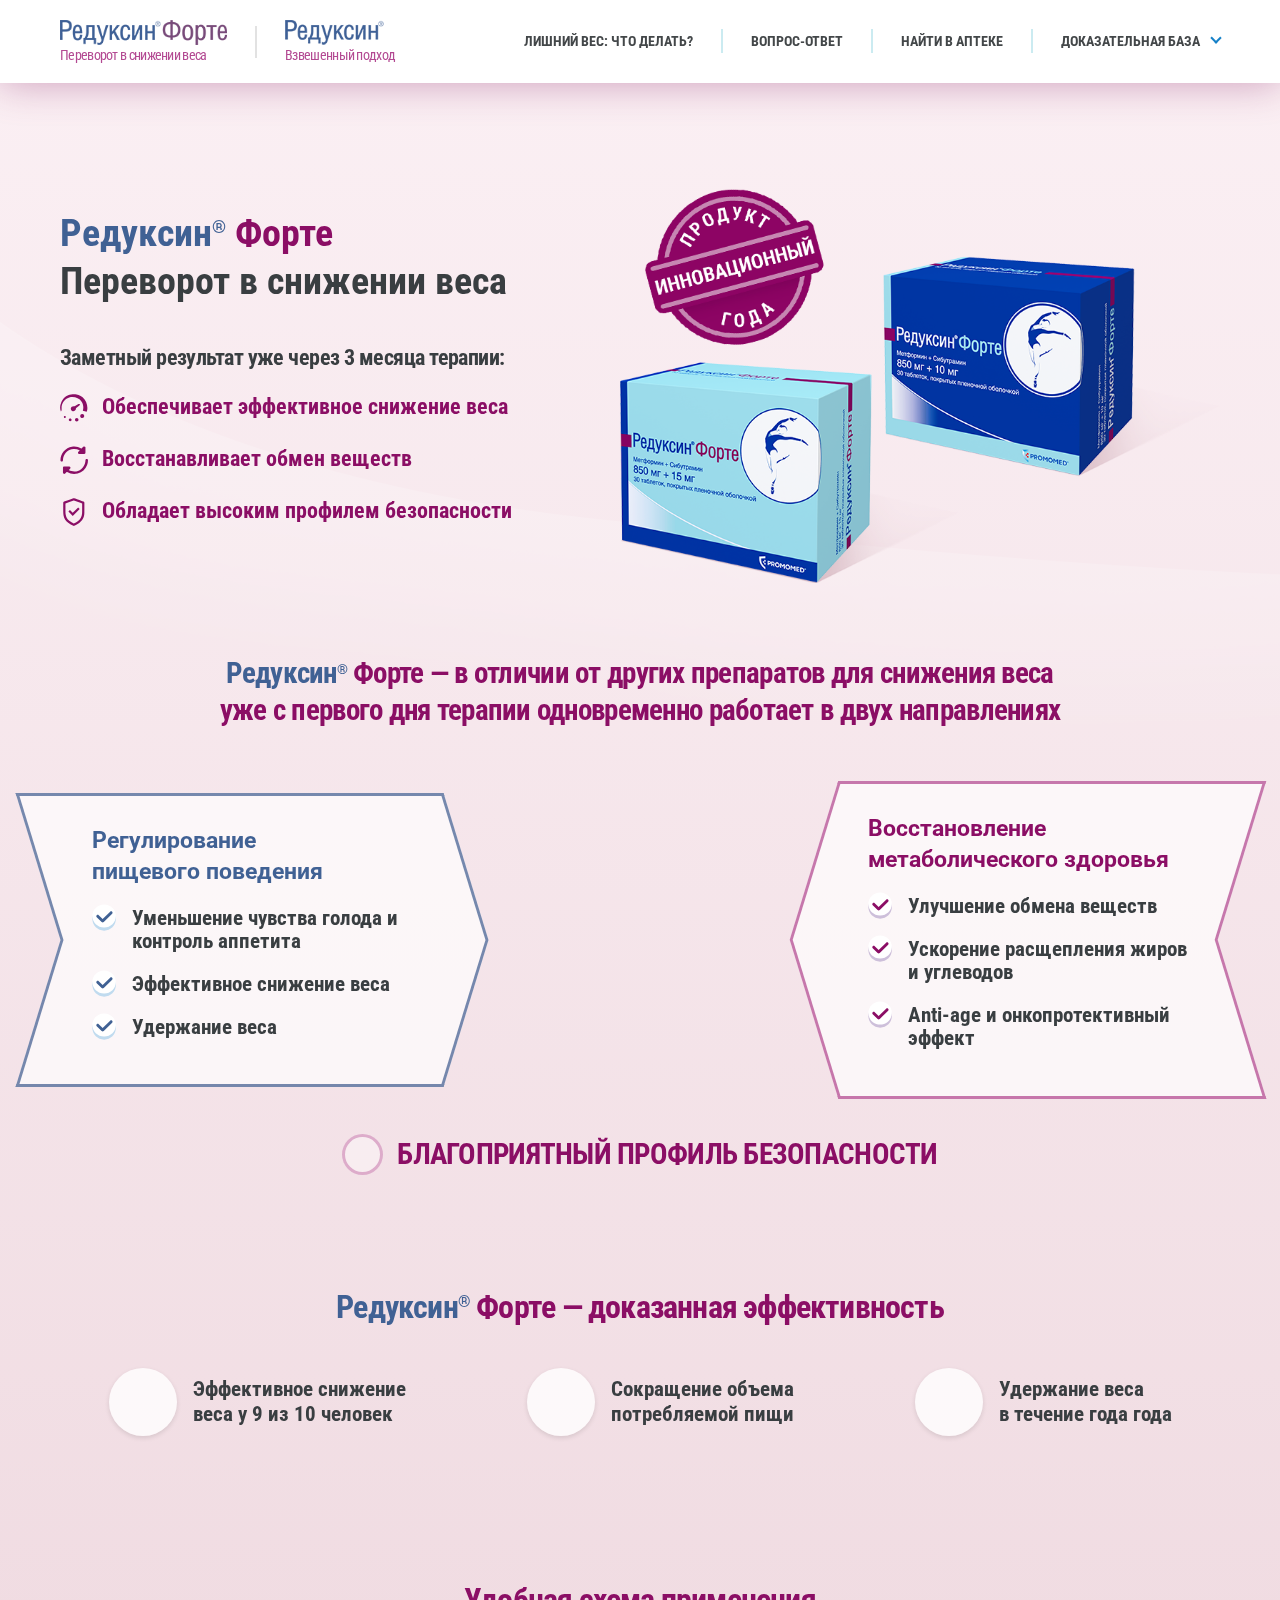
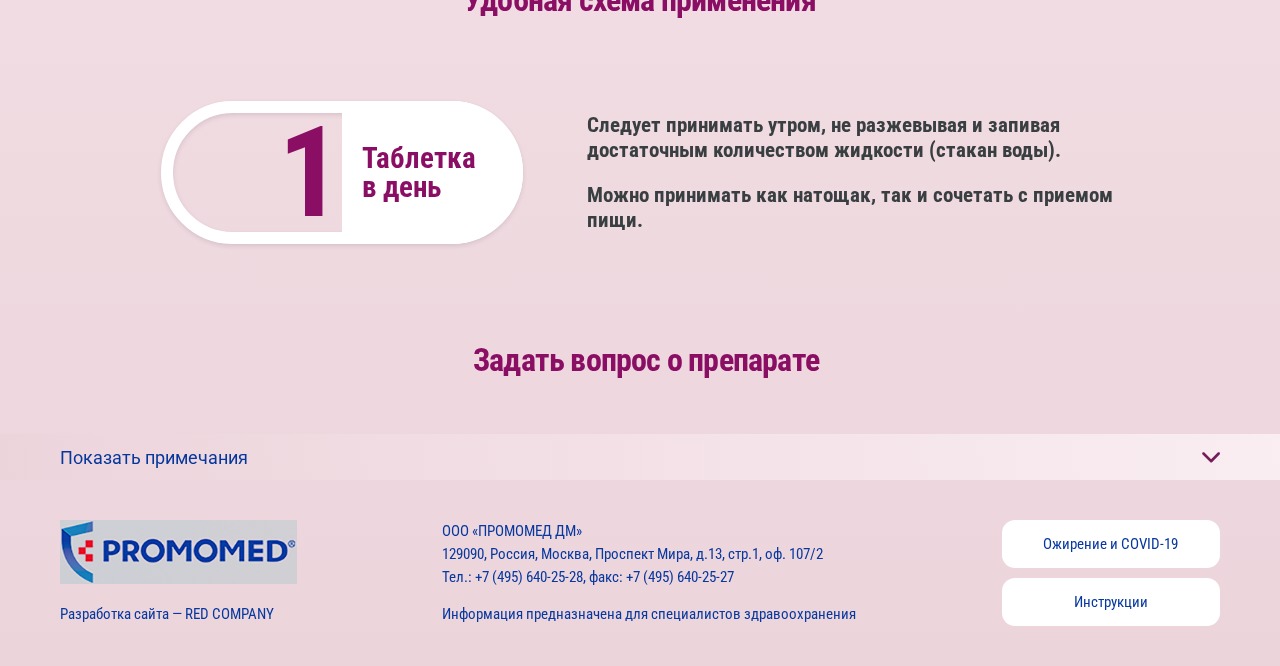
==== index.html @ df279abf "Initial commit" ====
<!DOCTYPE html>
<html lang="ru">
	<head>
		<meta http-equiv="Content-Type" content="text/html; charset=utf-8">

		<!-- Адаптирование страницы для мобильных устройств -->
		<meta name="viewport" content="width=device-width, initial-scale=1, maximum-scale=1">

		<!-- Запрет распознования номера телефона -->
		<meta name="format-detection" content="telephone=no">
		<meta name="SKYPE_TOOLBAR" content ="SKYPE_TOOLBAR_PARSER_COMPATIBLE">

		<!-- Заголовок страницы -->
		<title>Заголовок страницы</title>

		<!-- Данное значение часто используют(использовали) поисковые системы -->
		<meta name="description" content="">
		<meta name="keywords" content="">

		<!-- Изменение цвета панели моб. браузера -->
		<meta name="msapplication-TileColor" content="#8b0e65">
		<meta name="theme-color" content="#8b0e65">

		<!-- Подключение шрифтов с гугла -->
		<link rel="preconnect" href="https://fonts.googleapis.com">
		<link rel="preconnect" href="https://fonts.gstatic.com" crossorigin>
		<link href="https://fonts.googleapis.com/css2?family=Roboto+Condensed:ital,wght@0,300;0,400;0,700;1,300;1,400;1,700&family=Roboto:ital,wght@0,100;0,300;0,400;0,500;0,700;0,900;1,100;1,300;1,400;1,500;1,700;1,900&display=swap" rel="stylesheet">

		<!-- Подключение файлов стилей -->
		<link rel="stylesheet" href="css/fancybox.css" async>
		<link rel="stylesheet" href="css/styles.css" async>

		<link rel="stylesheet" href="css/response_1899.css" media="print, (max-width: 1899px)" async>
		<link rel="stylesheet" href="css/response_1439.css" media="print, (max-width: 1439px)" async>
		<link rel="stylesheet" href="css/response_1279.css" media="print, (max-width: 1279px)" async>
		<link rel="stylesheet" href="css/response_1023.css" media="print, (max-width: 1023px)" async>
		<link rel="stylesheet" href="css/response_767.css" media="print, (max-width: 767px)" async>
		<link rel="stylesheet" href="css/response_479.css" media="(max-width: 479px)" async>
	</head>

	<body>
		<div class="wrap">
			<div class="main">
				<header>
					<div class="cont row">
						<div class="logo">
							<div>
								<img src="images/logo.png" alt="">
								<div class="desc">Переворот в снижении веса</div>
							</div>

							<div class="sep"></div>

							<div>
								<img src="images/logo2.png" alt="">
								<div class="desc">Взвешенный подход</div>
							</div>
						</div>

						<nav class="menu row">
							<div class="menu_item">
								<a href="/"><span>Лишний вес: Что делать?</span></a>
							</div>

							<div class="sep"></div>

							<div class="menu_item">
								<a href="/"><span>Вопрос-Ответ</span></a>
							</div>

							<div class="sep"></div>

							<div class="menu_item">
								<a href="/"><span>Найти в аптеке</span></a>
							</div>

							<div class="sep"></div>

							<div class="menu_item">
								<a href="/" class="sub_link">
									<span>Доказательная база</span>
									<span class="arr"></span>
								</a>

								<div class="sub_menu">
									<div><a href="/"></a></div>
								</div>
							</div>
						</nav>

						<button class="mob_menu_btn">
							<span></span>
						</button>
					</div>
				</header>


				<section class="first_section">
					<div class="cont row">
						<div class="data">
							<div class="notice">
								<img src="images/ic_notice.png" alt="" class="icon">
								<div class="name">Только 5% пациентов</div>
								<div>достигают успеха в снижении веса без фармакотерапии</div>
							</div>

							<div class="title">
								<span>Редуксин<sup>&reg;</sup> <span>Форте</span></span><br>
								Переворот в снижении веса
							</div>

							<div class="desc">Заметный результат уже через 3 месяца терапии:</div>

							<div class="pluses">
								<div>
									<div class="icon">
										<img data-src="images/ic_pluses1.svg" alt="" class="lazyload">
									</div>
									<span>Обеспечивает эффективное снижение веса</span>
								</div>

								<div>
									<div class="icon">
										<img data-src="images/ic_pluses2.svg" alt="" class="lazyload">
									</div>
									<span>Восстанавливает обмен веществ</span>
								</div>

								<div>
									<div class="icon">
										<img data-src="images/ic_pluses3.svg" alt="" class="lazyload">
									</div>
									<span>Обладает высоким профилем безопасности</span>
								</div>
							</div>
						</div>

						<div class="image">
							<img data-src="images/first_section_img.png" alt="" class="lazyload">
						</div>
					</div>

					<img data-src="images/bg_wave.png" alt="" class="bg lazyload">
				</section>


				<section class="about_info">
					<div class="cont">
						<div class="block_title">
							<span>Редуксин<sup>&reg;</sup> <span>Форте</span></span> — в отличии от других препаратов для снижения веса уже с первого дня терапии одновременно работает в двух направлениях
						</div>

						<div class="data">
							<div class="item blue">
								<div class="title">Регулирование<br> пищевого поведения</div>

								<div class="items">
									<div>Уменьшение чувства голода и контроль аппетита</div>
									<div>Эффективное снижение веса</div>
									<div>Удержание веса</div>
								</div>
							</div>

							<div class="image">
								<img data-src="images/about_info_img.png" alt="" class="lazyload">
							</div>

							<div class="item pink">
								<div class="title">Восстановление<br> метаболического здоровья</div>

								<div class="items">
									<div>Улучшение обмена веществ</div>
									<div>Ускорение расщепления жиров и углеводов</div>
									<div>Anti-age и онкопротективный эффект</div>
								</div>
							</div>
						</div>

						<div class="profile">
							<div class="icon">
								<img data-src="images/ic_safety.png" alt="" class="lazyload">
							</div>
							<span>Благоприятный профиль безопасности</span>
						</div>
					</div>
				</section>


				<section class="effectiveness">
					<div class="cont">
						<div class="block_title">
							<span>Редуксин<sup>&reg;</sup> <span>Форте</span></span> — доказанная эффективность
						</div>

						<div class="row">
							<div class="item">
								<div class="icon">
									<img data-src="images/ic_effectiveness1.svg" alt="" class="lazyload">
								</div>

								<div>Эффективное снижение<br> веса у 9 из 10 человек</div>
							</div>

							<div class="item">
								<div class="icon">
									<img data-src="images/ic_effectiveness2.png" alt="" class="lazyload">
								</div>

								<div>Сокращение объема<br> потребляемой пищи</div>
							</div>

							<div class="item">
								<div class="icon">
									<img data-src="images/ic_effectiveness3.svg" alt="" class="lazyload">
								</div>

								<div>Удержание веса<br> в течение года года</div>
							</div>
						</div>
					</div>

					<img data-src="images/bg_wave.png" alt="" class="bg lazyload">
				</section>


				<section class="app_scheme">
					<div class="cont">
						<div class="block_title">Удобная схема применения</div>

						<div class="row">
							<div class="tablet">
								<div class="amount">1</div>
								<div>Таблетка<br> в день</div>
							</div>

							<div class="desc">
								<p>Следует принимать утром, не разжевывая и запивая достаточным количеством жидкости (стакан воды).</p>

								<p>Можно принимать как натощак, так и сочетать с приемом пищи.</p>
							</div>
						</div>
					</div>
				</section>


				<section class="add_question">
					<div class="cont">
						<button class="btn modal_btn" data-modal="#question_modal">
							<img data-src="images/ic_question.png" alt="" class="lazyload">
							<span>Задать вопрос о препарате</span>
						</button>
					</div>
				</section>
			</div>


			<footer>
				<section class="notes">
					<button class="btn">
						<div class="cont row">
							<span>Показать примечания</span>
							<span>Скрыть примечания</span>
							<img src="images/ic_arr_down.svg" alt="">
						</div>
					</button>

					<div class="data">
						<div class="cont">
							<div class="text_block">
								<p>
									Линейка Редуксин компании ПРОМОМЕД: лекарственные препараты Редуксин, Редуксин Форте, Бад Редуксин Лайт.<br>
									Инструкция по медицинскому применению РУ ЛП 005315<br>
									А.С.Аметов с соавт. Эндокринология: новости, мнение, обучения. 1,2020, 17-26<br>
									А.С.Аметов с соавт. Эндокринология: новости, мнение, обучения. 2,2020, 40-48
								</p>
							</div>
						</div>
					</div>
				</section>


				<div class="info">
					<div class="cont row">
						<div class="col_left">
							<div class="logo">
								<img src="images/promomed_logo.png" alt="">
							</div>

							<div class="creator">
								<a href="/" target="_blank" rel="noopener">Разработка сайта — RED COMPANY</a>
							</div>
						</div>

						<div class="contacts">
							<div>
								ООО «ПРОМОМЕД ДМ»<br>
								129090, Россия, Москва, Проспект Мира, д.13, стр.1, оф. 107/2<br>
								Тел.: +7 (495) 640-25-28, факс: +7 (495) 640-25-27
							</div>

							<div>Информация предназначена для специалистов здравоохранения</div>
						</div>

						<div class="btns">
							<div><a href="/">Ожирение и COVID-19</a></div>
							<div><a href="/">Инструкции</a></div>
						</div>
					</div>
				</div>
			</footer>
		</div>


		<div class="supports_error">
			Ваш браузер устарел рекомендуем обновить его до последней версии<br> или использовать другой более современный.
		</div>


		<section class="modal" id="question_modal">
			<div class="modal_title">Задайте вопрос</div>

			<form action="" class="form">
				<div class="line">
					<div class="field">
						<input type="text" name="" value="" class="input" placeholder="Ваше имя">
					</div>
				</div>

				<div class="line">
					<div class="field">
						<input type="email" name="" value="" class="input" placeholder="Ваш e-mail">
					</div>
				</div>

				<div class="line">
					<div class="field">
						<textarea name="" placeholder="Ваш вопрос"></textarea>
					</div>
				</div>

				<div class="line agree">
					<div class="field">
						<input type="checkbox" name="agree" id="agree_check" checked>
						<label for="agree_check">
							<div>Нажимая "Отправить", вы соглашаетесь на обработку персональных данных в соответствии с условиями пользовательского соглашения. Пользовательское соглашение</div>
						</label>
					</div>
				</div>

				<div class="submit">
					<button type="submit" class="submit_btn">Отправить</button>
				</div>
			</form>
		</section>


		<!-- Подключение javascript файлов -->
		<script src="js/jquery-3.5.0.min.js"></script>
		<script src="js/inputmask.min.js"></script>
		<script src="js/fancybox.min.js"></script>
		<script src="js/functions.js"></script>
		<script src="js/scripts.js"></script>
	</body>
</html>
---- css/styles.css ----
/* For old browsers */
@supports (not(--css: variables))
{
    .supports_error
    {
        display: flex !important;
    }
}

/* For IE */
@media screen and (-ms-high-contrast: active),
(-ms-high-contrast: none)
{
    .supports_error
    {
        display: flex !important;
    }
}



/*------------------
    Reset styles
------------------*/
*
{
    box-sizing: border-box;
    margin: 0;
    padding: 0;
}

*:before,
*:after
{
    box-sizing: border-box;
}

html
{
    -webkit-font-smoothing: antialiased;
    -moz-osx-font-smoothing: grayscale;
        -ms-text-size-adjust: 100%;
    -webkit-text-size-adjust: 100%;
}

body
{
    margin: 0;

    overscroll-behavior-y: contain;
    -webkit-tap-highlight-color: transparent;
    -webkit-overflow-scrolling: touch;
    text-rendering: optimizeLegibility;
    text-decoration-skip: objects;
}

img
{
    border-style: none;
}

textarea
{
    overflow: auto;
}

input,
textarea,
input:active,
textarea:active,
button
{
    margin: 0;

    -webkit-border-radius: 0;
            border-radius: 0;
         outline: none transparent !important;
    box-shadow: none;

    -webkit-appearance: none;
            appearance: none;
    -moz-outline: none !important;
}

input::-webkit-outer-spin-button,
input::-webkit-inner-spin-button
{
    margin: 0;

    -webkit-appearance: none;
}

input[type=number]
{
    -moz-appearance: textfield;
}

:focus
{
    outline: 0;
}

:hover,
:active
{
    -webkit-tap-highlight-color: rgba(0, 0, 0, 0);
    -webkit-touch-callout: none;
}


::-ms-clear
{
    display: none;
}



/*-------------------
    Global styles
-------------------*/
:root
{
    --bg: linear-gradient(0deg, rgb(236, 212, 219) 0%, rgb(251, 240, 244) 100%);
    --bg2: linear-gradient(to right, #eeadf0 0%, #ffe5ff 100%);
    --scroll_width: 17px;
    --text_color: #393e41;
    --font_size: 16px;
    --font_size_title: 30px;
    --font_family: 'Roboto Condensed', 'Arial', sans-serif;
    --font_family2: 'Roboto', 'Arial', sans-serif;
}


::selection
{
    color: #fff;

    background: #8b0e65;
}

::-moz-selection
{
    color: #fff;

    background: #8b0e65;
}


.clear
{
    clear: both;
}

.left
{
    float: left;
}

.right
{
    float: right;
}



html
{
    height: 100%;
    min-height: -moz-available;
    min-height: -webkit-fill-available;
    min-height:         fill-available;
}

html.custom_scroll ::-webkit-scrollbar
{
    width: 10px;
    height: 10px;

    background-color: #ccc;
}

html.custom_scroll ::-webkit-scrollbar-thumb
{
    background-color: #8b0e65;
}

html.custom_scroll
{
    scrollbar-color: #8b0e65 #ccc;
    scrollbar-width: thin;
}


body
{
    color: var(--text_color);
    font: var(--font_size) var(--font_family);

    height: 100%;
    min-height: -moz-available;
    min-height: -webkit-fill-available;
    min-height:         fill-available;
}


button
{
    color: inherit;
    font-family: inherit;
    font-size: inherit;
    font-weight: inherit;
    line-height: inherit;

    display: inline-block;

    cursor: pointer;
    vertical-align: top;

    border: none;
    background: none;
}


.wrap
{
    position: relative;
    z-index: 9;

    display: flex;
    overflow: hidden;
    flex-direction: column;

    min-width: 375px;
    min-height: 100%;

    background: var(--bg);
}

.wrap.bg2
{
    background: var(--bg2);
}


.main
{
    display: flex;
    flex-direction: column;

    flex: 1 0 auto;
}


.cont
{
    width: 100%;
    margin: 0 auto;
    padding: 0 130px;
}


.lazyload,
.swiper-lazy
{
    transition: opacity .5s linear;

    opacity: 0;
}

.lazyload.loaded,
.swiper-lazy-loaded
{
    opacity: 1;
}


.row
{
    display: flex;

    justify-content: flex-start;
    align-items: flex-start;
    align-content: flex-start;
    flex-wrap: wrap;
}



.supports_error
{
    font-family: 'Arial', sans-serif;
    font-size: 20px;
    line-height: 30px;

    position: fixed;
    z-index: 1000;
    top: 0;
    left: 0;

    display: none;

    width: 100%;
    height: 100%;
    padding: 20px;

    text-align: center;

    background: #fff;

    justify-content: center;
    align-items: center;
    align-content: center;
    flex-wrap: wrap;
}

.supports_error.show
{
    display: flex;
}



/*--------------
    Fancybox
--------------*/
.fancybox__backdrop
{
    background: rgb(28, 8, 22, .45);
}


.fancybox__slide
{
    padding: 40px;
}





.fancybox__content > .carousel__button.is-close
{
    top: 22px;
    right: 22px;

    width: 66px;
    height: 66px;

    border-radius: 50%;
    background: rgba(238, 238, 238, .4);
}

.modal.fancybox__content > .carousel__button.is-close img
{
    display: block;

    width: 28px;
    height: 29px;

    filter: none;
    stroke: none;
    stroke-width: 0;
}



/*---------------
    Accordion
---------------*/
.accordion_item
{
    border-radius: 33px;
    background: rgb(255, 255, 255);
    box-shadow: 0 2px 5px 0 rgba(0, 0, 0, .11);
}

.accordion_item + .accordion_item
{
    margin-top: 27px;
}


.accordion_item .head
{
    position: relative;

    display: flex;

    min-height: 168px;
    padding: 40px 196px 40px 58px;

    cursor: pointer;

    justify-content: flex-start;
    align-items: center;
    align-content: center;
    flex-wrap: wrap;
}


.accordion_item .head .title
{
    color: #393e41;
    font-size: 37px;
    font-weight: 700;
    line-height: 100%;
}

.accordion_item .head .title sup
{
    font-size: 20px;
    font-weight: 400;
    line-height: 100%;

    display: inline-block;

    vertical-align: top;
}


.accordion_item .head .icon
{
    position: absolute;
    top: 0;
    right: 50px;
    bottom: 0;

    display: flex;

    width: 88px;
    height: 88px;
    margin: auto;

    border-radius: 50%;
    background:    -moz-linear-gradient(left, #ecd8f5 0%, #fbf3fa 100%);
    background: -webkit-linear-gradient(left, #ecd8f5 0%, #fbf3fa 100%);
    background:         linear-gradient(to right, #ecd8f5 0%, #fbf3fa 100%);
    box-shadow: 0 2px 5px 0 rgba(0, 0, 0, .11);

    justify-content: center;
    align-items: center;
    align-content: center;
    flex-wrap: wrap;
}

.accordion_item .head .icon .plus
{
    display: block;
}

.accordion_item .head .icon .minus
{
    display: none;
}


.accordion_item .data
{
    display: none;

    padding: 0 140px 66px 120px;
}


.accordion_item.active .head .icon .plus
{
    display: none;
}

.accordion_item.active .head .icon .minus
{
    display: block;
}



/*------------
    Header
------------*/
header
{
    position: relative;
    z-index: 9;
    top: 0;
    left: 0;

    width: 100%;
    padding: 24px 0;

    background: #fff;
    box-shadow: 0 0 39px 0 rgba(152, 64, 124, .47);
}


header .cont
{
    justify-content: space-between;
    align-items: center;
    align-content: center;
}



header .logo
{
    color: #b34992;
    font-size: 21px;

    display: flex;

    text-decoration: none;
    letter-spacing: -.05em;

    justify-content: flex-start;
    align-items: center;
    align-content: center;
    flex-wrap: wrap;
}

header .logo > * + *
{
    margin-left: 40px;
}

header .logo img
{
    display: block;
}

header .logo .desc
{
    margin-top: 4px;
}

header .logo .sep
{
    width: 2px;
    height: 45px;

    background: #e2e2e2;
}



header .menu > * + *
{
    margin-left: 52px;
}


header .menu .sep
{
    width: 2px;
    height: 35px;

    background: #cbebf1;
}


header .menu_item
{
    position: relative;
}


header .menu_item > a
{
    color: #434749;
    font-size: 18px;
    font-weight: 700;
    line-height: 30px;

    display: flex;

    transition: color .2s linear;
    text-decoration: none;
    text-transform: uppercase;

    justify-content: center;
    align-items: center;
    align-content: center;
    flex-wrap: wrap;
}

header .menu_item > a span:not(.arr)
{
    padding: 2px 0;

    transition: border-color .2s linear;

    border-bottom: 2px solid transparent;
}


header .menu_item > a .arr
{
    display: block;

    width: 10px;
    height: 10px;
    margin-top: -6px;
    margin-left: 15px;

    transform: rotate(-45deg);

    border-bottom: 2px solid #1681c8;
    border-left: 2px solid #1681c8;
}


header .menu_item > a:hover,
header .menu_item > a.active
{
    color: #b34992;
}

header .menu_item > a:hover span:not(.arr),
header .menu_item > a.active span:not(.arr)
{
    border-color: #b34992;
}



header .mob_menu_btn
{
    color: currentColor;

    display: none;

    width: 36px;
    height: 26px;
    margin-right: -4px;
    margin-left: auto;
    padding: 4px;

    justify-content: center;
    align-items: center;
    align-content: center;
    flex-wrap: wrap;
}


header .mob_menu_btn span
{
    position: relative;

    display: block;

    width: 100%;
    height: 2px;

    background: currentColor;
}

header .mob_menu_btn span:before,
header .mob_menu_btn span:after
{
    position: absolute;
    top: -8px;
    left: 0;

    display: block;

    width: 100%;
    height: 100%;

    content: '';

    background: currentColor;
}

header .mob_menu_btn span:after
{
    top: 8px;
}



header.fixed
{
    position: fixed;

    margin: 0;

    -webkit-animation: moveDown .5s;
            animation: moveDown .5s;
}


@-webkit-keyframes moveDown
{
    0%
    {
        -webkit-transform: translateY(-100%);
                transform: translateY(-100%);
    }
}

@-moz-keyframes moveDown
{
    0%
    {
        -webkit-transform: translateY(-100%);
                transform: translateY(-100%);
    }
}

@keyframes moveDown
{
    0%
    {
        -webkit-transform: translateY(-100%);
                transform: translateY(-100%);
    }
}



/*---------------
    Page head
---------------*/
.page_head
{
    margin-bottom: 52px;
    padding-top: 68px;
}


.page_title
{
    color: #406194;
    font-size: 57px;
    font-weight: 700;
    line-height: 73px;

    display: block;

    text-transform: uppercase;
}



/*----------------
    Block head
----------------*/
.block_head
{
    display: flex;

    width: 100%;
    margin-bottom: 40px;

    justify-content: flex-start;
    align-items: center;
    align-content: center;
    flex-wrap: wrap;
}


.block_head .title
{
    font-size: var(--font_size_title);
    font-weight: 700;
    line-height: calc(var(--font_size_title) + 6px);

    display: block;
}


.block_head .desc
{
    width: 100%;
    max-width: 100%;
    margin-top: 12px;
}


.block_head.center
{
    text-align: center;

    justify-content: center;
}

.block_head.center .title
{
    width: 100%;
}

.block_head.center .desc
{
    margin-right: auto;
    margin-left: auto;
}



/*------------------
    Form elements
------------------*/
.form
{
    --form_border_color: #eee;
    --form_focus_color: #eee;
    --form_error_color: red;
    --form_border_radius: 36px;
    --form_bg_color: #eee;
    --form_placeholder_color: #393e41;
}


.form ::-webkit-input-placeholder
{
    color: var(--form_placeholder_color);
}

.form :-moz-placeholder
{
    color: var(--form_placeholder_color);
}

.form :-ms-input-placeholder
{
    color: var(--form_placeholder_color);
}


.form .line
{
    margin-bottom: 52px;
}


.form .field
{
    position: relative;
}


.form .input
{
    color: var(--text_color);
    font-family: var(--font_family);
    font-size: 32px;

    display: block;

    width: 100%;
    height: 72px;
    padding: 0 39px;

    transition: border-color .2s linear;

    border: 1px solid var(--form_border_color);
    border-radius: var(--form_border_radius);
    background: var(--form_bg_color);
}

.form .input:-webkit-autofill
{
    -webkit-box-shadow: inset 0 0 0 50px var(--form_bg_color) !important;
}


.form textarea
{
    color: var(--text_color);
    font-family: var(--font_family);
    font-size: 32px;

    display: block;

    width: 100%;
    height: 180px;
    padding: 15px 39px;

    resize: none;
    transition: border-color .2s linear;

    border: 1px solid var(--form_border_color);
    border-radius: var(--form_border_radius);
    background: var(--form_bg_color);
}

.form textarea::-webkit-scrollbar
{
    width: 5px;
    height: 5px;
}


.form .input:focus,
.form textarea:focus
{
    border-color: var(--form_focus_color);
}

.form .error
{
    border-color: var(--form_error_color);
}


.form input[type=checkbox]
{
    display: none;
}

.form input[type=checkbox] + label
{
    color: rgba(0, 0, 0, .3);
    font-size: 18px;
    line-height: 26px;

    position: relative;

    display: flex;

    min-height: 26px;
    padding-left: 56px;

    cursor: pointer;

    justify-content: flex-start;
    align-items: center;
    align-content: center;
    flex-wrap: wrap;
}


.form input[type=checkbox] + label a
{
    color: currentColor;
}

.form input[type=checkbox] + label a:hover
{
    text-decoration: none;
}


.form input[type=checkbox] + label:before
{
    position: absolute;
    top: 1px;
    left: 21px;

    display: block;

    width: 23px;
    height: 23px;

    content: '';
    transition: .2s linear;

    border: 3px solid #d3d3d3;
    border-radius: 5px;
    background: #eee;
}

.form input[type=checkbox] + label:after
{
    position: absolute;
    top: 5px;
    left: 26px;

    display: block;

    width: 16px;
    height: 9px;

    content: '';
    transition: opacity .2s linear;
    transform: rotate(-45deg);

    opacity: 0;
    border-bottom: 3px solid #751c59;
    border-left: 3px solid #751c59;
}

.form input[type=checkbox]:checked + label:after
{
    opacity: 1;
}


.form .submit
{
    display: flex;

    margin-top: -12px;

    justify-content: flex-end;
    align-items: center;
    align-content: center;
    flex-wrap: wrap;
}


.form .submit_btn
{
    color: #fff;
    font-size: 26px;

    width: 303px;
    max-width: 100%;
    height: 76px;
    padding: 20px 40px;

    text-transform: uppercase;

    border-radius: 13px;
    background-color: rgb(117, 28, 89);
}



/*----------------
    Typography
----------------*/
.text_block
{
    color: #393e41;
    font-size: 26px;
    line-height: 37px;
}


.text_block > *
{
    margin-bottom: 20px;
}


.text_block > :last-child
{
    margin-bottom: 0 !important;
}

.text_block > :first-child
{
    margin-top: 0 !important;
}


.text_block sup
{
    font-size: 16px;
    line-height: 26px;

    display: inline-block;

    vertical-align: top;
}


.text_block a
{
    color: #b34992;
}

.text_block a:hover
{
    text-decoration: none;
}



/*-------------------
    First section
-------------------*/
.first_section
{
    position: relative;
    z-index: 3;

    padding-top: 150px;
}


.first_section .bg
{
    position: absolute;
    z-index: -1;
    top: 376px;
    left: 50%;

    display: block;

    width: 1920px;
    height: 620px;

    transform: translateX(-50%);
    pointer-events: none;
}


.first_section .data
{
    width: 695px;
    max-width: 100%;
    padding-top: 15px;
}


.first_section .notice
{
    color: #fff;
    font-size: 21px;
    font-weight: 700;
    line-height: 100%;

    position: relative;

    display: none;

    padding: 20px 20px 20px 100px;

    border-radius: 15px;
    background: #c5133d;
}

.first_section .notice .icon
{
    position: absolute;
    top: 0;
    bottom: 0;
    left: 20px;

    display: block;

    width: 66px;
    height: 60px;
    margin: auto;
}

.first_section .notice .name
{
    font-size: 28px;

    margin-bottom: 8px;
}


.first_section .title
{
    font-size: 57px;
    font-weight: 700;
    line-height: 73px;
}

.first_section .title sup
{
    font-size: 27px;
    line-height: 53px;

    display: inline-block;

    vertical-align: top;
}

.first_section .title span
{
    color: #406194;
}

.first_section .title span span
{
    color: #8b0e65;
}


.first_section .desc
{
    font-size: 33px;
    font-weight: 700;

    margin-top: 52px;

    letter-spacing: -.025em;
}


.first_section .pluses
{
    color: #8b0e65;
    font-size: 33px;
    font-weight: 700;

    margin-top: 36px;
}

.first_section .pluses > *
{
    display: flex;

    justify-content: space-between;
    align-items: flex-start;
    align-content: flex-start;
    flex-wrap: wrap;
}

.first_section .pluses > * + *
{
    margin-top: 32px;
}


.first_section .pluses .icon
{
    display: flex;

    width: 38px;
    height: 38px;

    justify-content: center;
    align-items: center;
    align-content: center;
    flex-wrap: wrap;
}

.first_section .pluses .icon img
{
    display: block;

    max-width: 100%;
    max-height: 100%;
}

.first_section .pluses span
{
    display: block;

    width: calc(100% - 60px);
}


.first_section .image
{
    width: 840px;
    max-width: 100%;
    margin-left: auto;
}

.first_section .image img
{
    display: block;

    max-width: 100%;
    margin-right: auto;
    margin-left: auto;
}



/*-------------------
    First section 2
-------------------*/
.first_section_2
{
    position: relative;
    z-index: 3;

    padding-top: 150px;
    padding-bottom: 136px;
}


.first_section_2 .bg
{
    position: absolute;
    z-index: -1;
    top: 376px;
    left: 50%;

    display: block;

    width: 1920px;
    height: 620px;

    transform: translateX(-50%);
    pointer-events: none;
}


.first_section_2 .data
{
    width: 776px;
    max-width: 100%;
    margin-left: 65px;
}


.first_section_2 .title
{
    color: #393e41;
    font-size: 57px;
    font-weight: 700;
    line-height: 73px;
}

.first_section_2 .title sup
{
    font-size: 27px;
    line-height: 53px;

    display: inline-block;

    vertical-align: top;
}

.first_section_2 .title span
{
    color: #406194;
}

.first_section_2 .title span span
{
    color: #8b0e65;
}


.first_section_2 .pluses
{
    color: #406194;
    font-size: 33px;
    font-weight: 700;

    margin-top: 36px;
}

.first_section_2 .pluses > *
{
    display: flex;

    justify-content: space-between;
    align-items: flex-start;
    align-content: flex-start;
    flex-wrap: wrap;
}

.first_section_2 .pluses > * + *
{
    margin-top: 32px;
}

.first_section_2 .pluses sup
{
    font-size: 20px;
    line-height: 24px;

    display: inline-block;

    vertical-align: top;
}


.first_section_2 .pluses .icon
{
    display: flex;

    width: 38px;
    height: 38px;

    justify-content: center;
    align-items: center;
    align-content: center;
    flex-wrap: wrap;
}

.first_section_2 .pluses .icon img
{
    display: block;

    max-width: 100%;
    max-height: 100%;
}

.first_section_2 .pluses span
{
    display: block;

    width: calc(100% - 60px);
}


.first_section_2 .image
{
    width: 798px;
    max-width: 100%;
    margin-top: 20px;
    margin-right: -40px;
    margin-left: auto;
}

.first_section_2 .image img
{
    display: block;

    max-width: 100%;
    margin-right: auto;
    margin-left: auto;
}



/*----------------
    About info
----------------*/
.about_info
{
    position: relative;
    z-index: 5;

    padding-top: 72px;
    padding-bottom: 80px;
}


.about_info .block_title
{
    color: #8b0e65;
    font-size: 44px;
    font-weight: 700;
    line-height: 56px;

    width: 1292px;
    max-width: 100%;
    margin: 0 auto 96px;

    text-align: center;
    letter-spacing: -.025em;
}

.about_info .block_title sup
{
    font-size: 24px;
    line-height: 40px;

    display: inline-block;

    vertical-align: top;
}

.about_info .block_title span
{
    color: #406194;
}

.about_info .block_title span span
{
    color: #8b0e65;
}


.about_info .data
{
    display: flex;

    justify-content: space-between;
    align-items: center;
    align-content: center;
    flex-wrap: wrap;
}


.about_info .item
{
    position: relative;
    z-index: 3;

    width: calc(50% - 209px);
    padding: 44px 60px 76px 52px;
}

.about_info .item:before,
.about_info .item:after
{
    position: absolute;
    z-index: -1;
    top: 0;
    left: -44px;

    display: block;

    width: 100%;
    height: 50%;

    content: '';
    transform: skewX(17deg);

    opacity: .7;
    border: 3px solid;
    border-bottom: none;
    background: #fff;
}

.about_info .item:after
{
    top: auto;
    bottom: 0;

    transform: skewX(-17deg);

    border: 3px solid;
    border-top: none;
}


.about_info .item.blue:before,
.about_info .item.blue:after
{
    border-color: #406194;
}


.about_info .item.pink
{
    padding: 44px 32px 76px 120px;
}

.about_info .item.pink:before,
.about_info .item.pink:after
{
    left: 44px;

    transform: skewX(-17deg);

    border-color: #b34992;
}

.about_info .item.pink:after
{
    transform: skewX(17deg);
}


.about_info .item .title
{
    font-family: var(--font_family2);
    font-size: 34px;
    font-weight: 700;
    line-height: 46px;

    margin-bottom: 32px;
}

.about_info .item.blue .title
{
    color: #406194;
}

.about_info .item.pink .title
{
    color: #8b0e65;
}


.about_info .item .items > *
{
    font-size: 32px;
    font-weight: 700;
    line-height: 34px;

    position: relative;

    padding-left: 62px;
}

.about_info .item .items > *:before
{
    position: absolute;
    top: -3px;
    left: 0;

    display: block;

    width: 36px;
    height: 41px;

    content: '';
}

.about_info .item.blue .items > *:before
{
    background: url(../images/ic_list_blue.svg) 0 0/100% 100% no-repeat;
}

.about_info .item.pink .items > *:before
{
    background: url(../images/ic_list_pink.svg) 0 0/100% 100% no-repeat;
}

.about_info .item .items > * + *
{
    margin-top: 32px;
}


.about_info .image
{
    width: 418px;
    max-width: 100%;
}

.about_info .image img
{
    display: block;

    width: calc(100% + 112px);
    margin-right: -112px;
}


.about_info .profile
{
    color: #8b0e65;
    font-size: 44px;
    font-weight: 700;
    line-height: 62px;

    display: flex;

    margin-top: 50px;

    letter-spacing: -.025em;
    text-transform: uppercase;

    justify-content: center;
    align-items: center;
    align-content: center;
    flex-wrap: wrap;
}


.about_info .profile .icon
{
    display: flex;

    width: 60px;
    height: 60px;
    margin-right: 20px;

    border: 3px solid rgba(179, 73, 146, .4);
    border-radius: 50%;
    background: rgba(255, 255, 255, .4);

    justify-content: center;
    align-items: center;
    align-content: center;
    flex-wrap: wrap;
}

.about_info .profile .icon img
{
    display: block;

    max-width: 100%;
    max-height: 100%;
}


.about_info .profile span
{
    max-width: calc(100% - 80px);
}



/*------------------
    About info 2
------------------*/
.about_info_2
{
    position: relative;
    z-index: 5;

    padding-top: 60px;
    padding-bottom: 60px;
}


.about_info_2 .block_title
{
    color: #393e41;
    font-size: 44px;
    font-weight: 700;
    line-height: 56px;

    width: 1292px;
    max-width: 100%;
    margin: 0 auto 96px;

    text-align: center;
    letter-spacing: -.025em;
}

.about_info_2 .block_title sup
{
    font-size: 24px;
    line-height: 40px;

    display: inline-block;

    vertical-align: top;
}

.about_info_2 .block_title span
{
    color: #406194;
}


.about_info_2 .data
{
    display: flex;

    padding: 0 60px;

    justify-content: space-between;
    align-items: center;
    align-content: center;
    flex-wrap: wrap;
}


.about_info_2 .item
{
    position: relative;
    z-index: 3;
}


.about_info_2 .item .icon
{
    position: absolute;
    top: -16px;
    left: calc(100% - 12px);

    display: flex;

    width: 121px;
    height: 121px;
    padding: 12px;

    border-radius: 50%;
    background: rgba(255, 255, 255, .7);
    box-shadow: 0 2px 5px 0 rgba(0, 0, 0, .11);

    justify-content: center;
    align-items: center;
    align-content: center;
    flex-wrap: wrap;
}

.about_info_2 .item ~ .item .icon
{
    right: auto;
    left: -143px;
}

.about_info_2 .item .icon img
{
    display: block;

    max-width: 100%;
    max-height: 100%;
}


.about_info_2 .item .title
{
    color: #406194;
    font-family: var(--font_family2);
    font-size: 34px;
    font-weight: 700;
    line-height: 46px;

    margin-bottom: 32px;
}


.about_info_2 .item .items > *
{
    color: #393e41;
    font-size: 32px;
    font-weight: 700;
    line-height: 34px;

    position: relative;

    padding-left: 62px;
}

.about_info_2 .item .items > *:before
{
    position: absolute;
    top: -3px;
    left: 0;

    display: block;

    width: 36px;
    height: 41px;

    content: '';

    background: url(../images/ic_list_blue.svg) 0 0/100% 100% no-repeat;
}

.about_info_2 .item .items > * + *
{
    margin-top: 32px;
}


.about_info_2 .image
{
    width: 504px;
    max-width: 100%;
}

.about_info_2 .image img
{
    display: block;

    max-width: 100%;
}



/*-------------------
    Effectiveness
-------------------*/
.effectiveness
{
    position: relative;
    z-index: 5;

    padding-top: 80px;
    padding-bottom: 104px;
}


.effectiveness .bg
{
    position: absolute;
    z-index: -1;
    top: 0;
    left: 50%;

    display: block;

    width: 1920px;
    height: 620px;
    margin-left: -960px;

    transform: scaleX(-1);
    pointer-events: none;
}


.effectiveness .block_title
{
    color: #8b0e65;
    font-size: 48px;
    font-weight: 700;
    line-height: 62px;

    width: 1292px;
    max-width: 100%;
    margin: 0 auto 60px;

    text-align: center;
    letter-spacing: -.025em;
}

.effectiveness .block_title sup
{
    font-size: 24px;
    line-height: 40px;

    display: inline-block;

    vertical-align: top;
}

.effectiveness .block_title span
{
    color: #406194;
}

.effectiveness .block_title span span
{
    color: #8b0e65;
}


.effectiveness .row
{
    margin-bottom: -40px;
    margin-left: -40px;

    justify-content: space-around;
}

.effectiveness .row > *
{
    margin-bottom: 40px;
    margin-left: 40px;
}


.effectiveness .item
{
    font-size: 32px;
    font-weight: 700;
    line-height: 38px;

    display: flex;

    justify-content: flex-start;
    align-items: center;
    align-content: center;
    flex-wrap: wrap;
}


.effectiveness .item .icon
{
    display: flex;

    width: 100px;
    height: 100px;
    margin-right: 26px;
    padding: 16px;

    border-radius: 50%;
    background: rgba(255, 255, 255, .8);
    box-shadow: 0 2px 5px 0 rgba(0, 0, 0, .11);

    justify-content: center;
    align-items: center;
    align-content: center;
    flex-wrap: wrap;
}

.effectiveness .item .icon img
{
    display: block;

    max-width: 100%;
    max-height: 100%;
}

.effectiveness .item .icon + *
{
    max-width: calc(100% - 126px);
}



/*---------------------
    Effectiveness 2
---------------------*/
.effectiveness_2
{
    position: relative;
    z-index: 5;

    padding-top: 60px;
    padding-bottom: 84px;
}


.effectiveness_2 .bg
{
    position: absolute;
    z-index: -1;
    top: -64px;
    left: 50%;

    display: block;

    width: 1914px;
    height: 822px;
    margin-left: -960px;

    pointer-events: none;
}


.effectiveness_2 .block_title
{
    color: #393e41;
    font-size: 44px;
    font-weight: 700;
    line-height: 56px;

    width: 1292px;
    max-width: 100%;
    margin: 0 auto 36px;

    text-align: center;
    letter-spacing: -.025em;
}


.effectiveness_2 .row
{
    margin-bottom: -40px;
    margin-left: -40px;
    padding: 0 60px;

    justify-content: center;
}

.effectiveness_2 .row > *
{
    width: calc(33.333% - 40px);
    margin-bottom: 40px;
    margin-left: 40px;
}


.effectiveness_2 .item
{
    color: #393e41;
    font-size: 32px;
    font-weight: 700;
    line-height: 38px;

    text-align: center;
}


.effectiveness_2 .item .icon
{
    display: flex;

    width: 102px;
    height: 101px;
    margin: 0 auto 36px;

    border-radius: 50%;
    background: rgba(255, 255, 255, .7);
    box-shadow: 0 2px 5px 0 rgba(0, 0, 0, .11);

    justify-content: center;
    align-items: center;
    align-content: center;
    flex-wrap: wrap;
}

.effectiveness_2 .item .icon img
{
    position: relative;
    right: -3px;
    bottom: -1px;

    display: block;
}


.effectiveness_2 .item .val
{
    color: #406194;
    font-size: 37px;
    font-weight: 700;
    line-height: 100%;

    margin-bottom: 16px;

    text-transform: uppercase;
}



.effectiveness_2 .bottom
{
    color: #fff;
    font-size: 21px;
    line-height: 100%;

    position: relative;
    z-index: 3;

    width: 1289px;
    max-width: 100%;
    margin: 50px auto 0;

    text-align: center;

    border-radius: 13px;
    background: url(../images/bg_effectiveness_2_bottom.png) 50%/cover #406194;
}

.effectiveness_2 .bottom > div
{
    position: relative;

    display: inline-block;

    padding: 20px 20px 20px 100px;

    text-align: left;
    vertical-align: top;
}

.effectiveness_2 .bottom .icon
{
    position: absolute;
    top: 0;
    bottom: 0;
    left: 20px;

    display: block;

    width: 66px;
    height: 60px;
    margin: auto;
}

.effectiveness_2 .bottom .name
{
    font-size: 28px;
    font-weight: 700;

    margin-bottom: 8px;
}



/*-----------------
    App. scheme
-----------------*/
.app_scheme
{
    position: relative;
    z-index: 7;

    margin-bottom: 124px;
    padding-top: 104px;
}


.app_scheme .block_title
{
    color: #8b0e65;
    font-size: 48px;
    font-weight: 700;
    line-height: 62px;

    width: 1292px;
    max-width: 100%;
    margin: 0 auto 124px;

    text-align: center;
    letter-spacing: -.025em;
}

.app_scheme .block_title span
{
    color: #406194;
}

.app_scheme .block_title span span
{
    color: #8b0e65;
}


.app_scheme .row
{
    display: flex;

    justify-content: center;
    align-items: center;
    align-content: center;
    flex-wrap: wrap;
}


.app_scheme .tablet
{
    color: #8b0e65;
    font-size: 44px;
    font-weight: 700;
    line-height: 100%;

    position: relative;
    z-index: 3;

    display: flex;

    width: 544px;
    height: 215px;

    justify-content: space-between;
    align-items: center;
    align-content: center;
    flex-wrap: wrap;
}

.app_scheme .tablet .amount
{
    font-size: 190px;
    line-height: 100%;

    width: 50%;

    text-align: right;
}

.app_scheme .tablet .amount + *
{
    width: calc(50% - 32px);
}

.app_scheme .tablet:before
{
    position: absolute;
    z-index: -2;
    top: 0;
    left: 0;

    display: block;

    width: 100%;
    height: 100%;

    content: '';

    border: 19px solid #fff;
    border-radius: 110px;
    box-shadow: inset 0 2px 5px 0 rgba(0, 0, 0, .11), 0 2px 5px 0 rgba(0, 0, 0, .11);
}

.app_scheme .tablet:after
{
    position: absolute;
    z-index: -1;
    top: 0;
    right: 0;

    display: block;

    width: 50%;
    height: 100%;

    content: '';

    border-radius: 0 110px 110px 0;
    background: #fff;
}


.app_scheme .desc
{
    font-size: 32px;
    font-weight: 700;
    line-height: 38px;

    width: 800px;
    max-width: 100%;
    margin-left: 96px;
}

.app_scheme .desc > * + *
{
    margin-top: 32px;
}



.app_scheme.blue .block_title,
.app_scheme.blue .tablet
{
    color: #4d6c9b;
}



/*------------------
    Add question
------------------*/
.add_question
{
    margin-bottom: 48px;
}

.add_question.bg_white
{
    margin-bottom: 0;
    padding: 88px 0;

    background: #fff;
}


.add_question .cont
{
    display: flex;
}


.add_question .btn
{
    color: #8b0e65;
    font-size: 48px;
    font-weight: 700;
    line-height: 56px;

    display: flex;

    margin-right: auto;
    margin-left: auto;

    letter-spacing: -.025em;

    justify-content: center;
    align-items: center;
    align-content: center;
    flex-wrap: wrap;
}

.add_question .btn img
{
    display: block;

    margin-right: 16px;
}


.add_question.blue .btn
{
    color: #4d6c9b;
}



/*---------
    FAQ
---------*/
.faq
{
    margin-bottom: 92px;
}



/*-----------
    Notes
-----------*/
.notes
{
    margin-bottom: 60px;

    background:    -moz-linear-gradient(left, rgba(236, 212, 219, .9) 0%, rgba(251, 240, 244, .9) 100%);
    background: -webkit-linear-gradient(left, rgba(236, 212, 219, .9) 0%, rgba(251, 240, 244, .9) 100%);
    background:         linear-gradient(to right, rgba(236, 212, 219, .9) 0%, rgba(251, 240, 244, .9) 100%);
}

.notes.bg2
{
    background:    -moz-linear-gradient(right, rgba(238, 173, 240, .51) 0%, rgba(255, 229, 255, .51) 100%);
    background: -webkit-linear-gradient(right, rgba(238, 173, 240, .51) 0%, rgba(255, 229, 255, .51) 100%);
    background:         linear-gradient(to left, rgba(238, 173, 240, .51) 0%, rgba(255, 229, 255, .51) 100%);
}


.notes .btn
{
    color: #06379c;
    font-family: var(--font_family2);
    font-size: 26px;

    display: block;

    width: 100%;
    height: 62px;

    text-align: left;
}

.notes .btn .row
{
    display: flex;

    justify-content: space-between;
    align-items: center;
    align-content: center;
    flex-wrap: wrap;
}

.notes .btn span + span
{
    display: none;
}

.notes .btn img
{
    display: block;

    transition: transform .2s linear;
}


.notes .btn.active span
{
    display: none;
}

.notes .btn.active span + span
{
    display: block;
}

.notes .btn.active img
{
    transform: rotate(180deg);
}


.notes .data
{
    display: none;

    padding: 16px 0 40px;
}



/*------------
    Footer
------------*/
footer
{
    padding: 0 0 60px;
}


footer .cont
{
    justify-content: space-between;
}



footer .logo img
{
    display: block;

    max-width: 100%;

    mix-blend-mode: multiply;
}



footer .creator
{
    color: #07389f;
    font-size: 20px;
    line-height: 30px;

    margin-top: 20px;
}

footer .creator a
{
    color: currentColor;

    display: inline-block;

    vertical-align: top;
    text-decoration: none;
}


footer .contacts
{
    color: #07389f;
    font-size: 20px;
    line-height: 30px;
}

footer .contacts > * + *
{
    margin-top: 16px;
}



footer .btns
{
    width: 292px;
    max-width: 100%;
}

footer .btns > * + *
{
    margin-top: 12px;
}


footer .btns a
{
    color: #07389f;
    font-size: 20px;
    line-height: 24px;

    display: block;

    padding: 20px 40px;

    text-align: center;
    text-decoration: none;

    border-radius: 13px;
    background: #fff;
}



/*-----------
    PopUp
-----------*/
.modal
{
    display: none;
    visibility: visible !important;

    width: 847px;
    max-width: 100%;
    padding: 72px 80px 80px;

    border-radius: 20px;
    background: #fff;
}


.modal_title
{
    color: #76205a;
    font-size: 44px;
    font-weight: 700;
    line-height: 56px;

    margin-bottom: 52px;

    letter-spacing: -.025em;
}
---- css/response_1899.css ----
@media print,
(max-width: 1899px)
{
    /*-------------------
        Global styles
    -------------------*/
    .cont
    {
        padding: 0 100px;
    }



    /*---------------
        Accordion
    ---------------*/
    .accordion_item
    {
        border-radius: 25px;
    }

    .accordion_item + .accordion_item
    {
        margin-top: 20px;
    }


    .accordion_item .head
    {
        min-height: 132px;
        padding: 24px 148px 24px 44px;
    }


    .accordion_item .head .title
    {
        font-size: 28px;
    }

    .accordion_item .head .title sup
    {
        font-size: 16px;
    }


    .accordion_item .head .icon
    {
        right: 38px;

        width: 66px;
        height: 66px;
    }

    .accordion_item .head .icon .plus,
    .accordion_item .head .icon .minus
    {
        width: 23px;
    }


    .accordion_item .data
    {
        padding: 0 92px 48px;
    }



    /*------------
        Header
    ------------*/
    header
    {
        padding: 20px 0;
    }


    header .logo
    {
        font-size: 16px;
    }

    header .logo > * + *
    {
        margin-left: 32px;
    }

    header .logo .sep
    {
        height: 36px;
    }

    header .logo img
    {
        height: 28px;
    }

    header .logo .desc
    {
        margin-top: 2px;
    }



    header .menu > * + *
    {
        margin-left: 36px;
    }

    header .menu .sep
    {
        height: 28px;
    }

    header .menu_item > a
    {
        font-size: 14px;
        line-height: 24px;
    }

    header .menu_item > a span:not(.arr)
    {
        padding: 0;
    }

    header .menu_item > a .arr
    {
        width: 8px;
        height: 8px;
        margin-top: -8px;
        margin-left: 12px;
    }



    /*-------------
        Sidebar
    -------------*/



    /*---------------
        Page head
    ---------------*/
    .page_head
    {
        margin-bottom: 40px;
        padding-top: 52px;
    }


    .page_title
    {
        font-size: 43px;
        line-height: 55px;
    }



    /*----------------
        Block head
    ----------------*/



    /*------------------
        Form elements
    ------------------*/



    /*----------------
        Typography
    ----------------*/
    .text_block
    {
        font-size: 20px;
        line-height: 28px;
    }


    .text_block sup
    {
        font-size: 12px;
        line-height: 20px;
    }



    /*-------------------
        First section
    -------------------*/
    .first_section
    {
        padding-top: 118px;
    }


    .first_section .bg
    {
        top: 172px;
    }


    .first_section .data
    {
        width: 520px;
        padding-top: 10px;
    }


    .first_section .notice
    {
        font-size: 16px;

        padding: 16px 16px 16px 76px;

        border-radius: 12px;
    }

    .first_section .notice .icon
    {
        left: 16px;

        width: 54px;
        height: 49px;
    }

    .first_section .notice .name
    {
        font-size: 21px;

        margin-bottom: 5px;
    }


    .first_section .title
    {
        font-size: 43px;
        line-height: 55px;
    }

    .first_section .title sup
    {
        font-size: 20px;
        line-height: 40px;
    }


    .first_section .desc
    {
        font-size: 25px;

        margin-top: 48px;
    }


    .first_section .pluses
    {
        font-size: 25px;

        margin-top: 28px;
    }

    .first_section .pluses > * + *
    {
        margin-top: 28px;
    }


    .first_section .pluses .icon
    {
        width: 30px;
        height: 30px;
    }

    .first_section .pluses span
    {
        width: calc(100% - 46px);
    }


    .first_section .image
    {
        width: 630px;
    }



    /*-------------------
        First section 2
    -------------------*/
    .first_section_2
    {
        padding-top: 112px;
        padding-bottom: 90px;
    }


    .first_section_2 .bg
    {
        top: 172px;
    }


    .first_section_2 .data
    {
        width: 592px;
        margin-left: 40px;
    }


    .first_section_2 .title
    {
        font-size: 43px;
        line-height: 55px;
    }

    .first_section_2 .title sup
    {
        font-size: 20px;
        line-height: 40px;
    }


    .first_section_2 .pluses
    {
        font-size: 25px;

        margin-top: 28px;
    }

    .first_section_2 .pluses > * + *
    {
        margin-top: 28px;
    }

    .first_section_2 .pluses sup
    {
        font-size: 15px;
        line-height: 21px;
    }


    .first_section_2 .pluses .icon
    {
        width: 30px;
        height: 30px;
    }

    .first_section_2 .pluses span
    {
        width: calc(100% - 46px);
    }


    .first_section_2 .image
    {
        width: 600px;
        margin-top: 24px;
        margin-right: -32px;
    }



    /*----------------
        About info
    ----------------*/
    .about_info
    {
        padding-bottom: 64px;
    }


    .about_info .block_title
    {
        font-size: 33px;
        line-height: 42px;

        width: 960px;
        margin-bottom: 66px;
    }

    .about_info .block_title sup
    {
        font-size: 16px;
        line-height: 30px;
    }


    .about_info .item
    {
        width: calc(50% - 172px);
        padding: 38px 48px 60px 40px;
    }

    .about_info .item:before,
    .about_info .item:after
    {
        left: -28px;
    }


    .about_info .item.pink
    {
        padding: 38px 16px 60px 92px;
    }

    .about_info .item.pink:before,
    .about_info .item.pink:after
    {
        left: 28px;
    }


    .about_info .item .title
    {
        font-size: 26px;
        line-height: 35px;

        margin-bottom: 24px;
    }


    .about_info .item .items > *
    {
        font-size: 24px;
        line-height: 26px;

        padding-left: 48px;
    }

    .about_info .item .items > *:before
    {
        width: 27px;
        height: 31px;
    }

    .about_info .item .items > * + *
    {
        margin-top: 24px;
    }


    .about_info .image
    {
        width: 314px;
    }

    .about_info .image img
    {
        width: calc(100% + 66px);
        margin-right: -66px;
    }


    .about_info .profile
    {
        font-size: 33px;
        line-height: 46px;

        margin-top: 42px;
    }


    .about_info .profile .icon
    {
        width: 46px;
        height: 46px;
        margin-right: 16px;
    }

    .about_info .profile .icon img
    {
        height: 26px;
    }


    .about_info .profile span
    {
        max-width: calc(100% - 58px);
    }



    /*------------------
        About info 2
    ------------------*/
    .about_info_2
    {
        padding-bottom: 90px;
    }


    .about_info_2 .block_title
    {
        font-size: 33px;
        line-height: 42px;

        width: 960px;
        margin-bottom: 66px;
    }

    .about_info_2 .block_title sup
    {
        font-size: 16px;
        line-height: 30px;
    }


    .about_info_2 .data
    {
        padding: 0 40px;
    }


    .about_info_2 .item .title
    {
        font-size: 26px;
        line-height: 35px;

        margin-bottom: 24px;
    }


    .about_info_2 .item .icon
    {
        top: -10px;

        width: 90px;
        height: 90px;
        padding: 20px;
    }

    .about_info_2 .item ~ .item .icon
    {
        left: -108px;
    }


    .about_info_2 .item .items > *
    {
        font-size: 24px;
        line-height: 26px;

        padding-left: 48px;
    }

    .about_info_2 .item .items > *:before
    {
        width: 27px;
        height: 31px;
    }

    .about_info_2 .item .items > * + *
    {
        margin-top: 24px;
    }


    .about_info_2 .image
    {
        width: 379px;
    }



    /*-------------------
        Effectiveness
    -------------------*/
    .effectiveness
    {
        padding-top: 64px;
        padding-bottom: 82px;
    }


    .effectiveness .block_title
    {
        font-size: 36px;
        line-height: 46px;

        width: 960px;
        margin-bottom: 48px;
    }

    .effectiveness .block_title sup
    {
        font-size: 16px;
        line-height: 30px;
    }


    .effectiveness .row
    {
        margin-bottom: -28px;
        margin-left: -28px;
    }

    .effectiveness .row > *
    {
        margin-bottom: 28px;
        margin-left: 28px;
    }


    .effectiveness .item
    {
        font-size: 24px;
        line-height: 28px;
    }


    .effectiveness .item .icon
    {
        width: 76px;
        height: 76px;
        margin-right: 20px;
    }

    .effectiveness .item .icon + *
    {
        max-width: calc(100% - 96px);
    }



    /*---------------------
        Effectiveness 2
    ---------------------*/
    .effectiveness_2
    {
        padding-top: 64px;
        padding-bottom: 40px;
    }


    .effectiveness_2 .block_title
    {
        font-size: 36px;
        line-height: 46px;

        width: 100%;
        margin-bottom: 48px;
    }

    .effectiveness_2 .block_title sup
    {
        font-size: 16px;
        line-height: 30px;
    }


    .effectiveness_2 .row
    {
        margin-bottom: -28px;
        margin-left: -28px;
    }

    .effectiveness_2 .row > *
    {
        margin-bottom: 28px;
        margin-left: 28px;
    }


    .effectiveness_2 .item
    {
        font-size: 24px;
        line-height: 28px;
    }


    .effectiveness_2 .item .icon
    {
        width: 80px;
        height: 80px;
        margin-bottom: 28px;
    }


    .effectiveness_2 .item .val
    {
        font-size: 28px;
    }


    .effectiveness_2 .bottom
    {
        font-size: 16px;

        width: 968px;
        margin-top: 40px;

        border-radius: 11px;
    }

    .effectiveness_2 .bottom > div
    {
        padding: 16px 16px 16px 68px;
    }

    .effectiveness_2 .bottom .icon
    {
        left: 0;

        width: 58px;
        height: 58px;
    }

    .effectiveness_2 .bottom .name
    {
        font-size: 21px;
    }



    /*-----------------
        App. scheme
    -----------------*/
    .app_scheme
    {
        margin-bottom: 100px;
        padding-top: 82px;
    }


    .app_scheme .block_title
    {
        font-size: 36px;
        line-height: 46px;

        width: 960px;
        margin-bottom: 94px;
    }

    .app_scheme .block_title sup
    {
        font-size: 16px;
        line-height: 30px;
    }


    .app_scheme .tablet
    {
        font-size: 33px;

        width: 408px;
        height: 161px;
    }

    .app_scheme .tablet .amount
    {
        font-size: 143px;
    }

    .app_scheme .tablet .amount + *
    {
        width: calc(50% - 24px);
    }

    .app_scheme .tablet:before
    {
        border-width: 14px;
    }


    .app_scheme .desc
    {
        font-size: 24px;
        line-height: 28px;

        width: 600px;
        margin-left: 72px;
    }

    .app_scheme .desc > * + *
    {
        margin-top: 24px;
    }



    /*---------
        FAQ
    ---------*/
    .faq
    {
        margin-bottom: 70px;
    }



    /*------------------
        Add question
    ------------------*/
    .add_question.bg_white
    {
        padding: 80px 0;
    }


    .add_question .btn
    {
        font-size: 36px;
        line-height: 42px;
    }

    .add_question .btn img
    {
        height: 58px;
    }



    /*-----------
        Notes
    -----------*/
    .notes
    {
        margin-bottom: 44px;
    }


    .notes .btn
    {
        font-size: 20px;

        height: 46px;
    }


    .notes .btn img
    {
        height: 11px;
    }



    /*------------
        Footer
    ------------*/
    footer
    {
        padding-bottom: 44px;
    }


    footer .logo img
    {
        height: 64px;
    }


    footer .creator
    {
        font-size: 15px;
        line-height: 23px;

        margin-top: 19px;
    }



    footer .contacts
    {
        font-size: 15px;
        line-height: 23px;
    }

    footer .contacts > * + *
    {
        margin-top: 14px;
    }



    footer .btns
    {
        width: 218px;
    }

    footer .btns > * + *
    {
        margin-top: 10px;
    }

    footer .btns a
    {
        font-size: 15px;
        line-height: 20px;

        padding: 14px 28px;
    }



    /*-----------
        PopUp
    -----------*/
}
---- css/response_1439.css ----
@media print,
(max-width: 1439px)
{
    /*-------------------
        Global styles
    -------------------*/
    .cont
    {
        padding: 0 60px;
    }



    /*---------------
        Accordion
    ---------------*/
    .accordion_item
    {
        border-radius: 20px;
    }


    .accordion_item .head
    {
        min-height: 116px;
        padding: 24px 130px 24px 38px;
    }


    .accordion_item .head .title
    {
        font-size: 25px;
    }

    .accordion_item .head .title sup
    {
        font-size: 14px;
    }


    .accordion_item .head .icon
    {
        right: 34px;

        width: 60px;
        height: 60px;
    }

    .accordion_item .head .icon .plus,
    .accordion_item .head .icon .minus
    {
        width: 21px;
    }


    .accordion_item .data
    {
        padding: 0 80px 40px;
    }



    /*------------
        Header
    ------------*/
    header .logo
    {
        font-size: 14px;
    }

    header .logo > * + *
    {
        margin-left: 28px;
    }

    header .logo img
    {
        height: 25px;
    }

    header .logo .sep
    {
        height: 32px;
    }



    header .menu > * + *
    {
        margin-left: 28px;
    }

    header .menu .sep
    {
        height: 24px;
    }



    /*-------------
        Sidebar
    -------------*/



    /*---------------
        Page head
    ---------------*/
    .page_head
    {
        margin-bottom: 40px;
        padding-top: 48px;
    }


    .page_title
    {
        font-size: 38px;
        line-height: 48px;
    }



    /*----------------
        Block head
    ----------------*/



    /*------------------
        Form elements
    ------------------*/



    /*----------------
        Typography
    ----------------*/
    .text_block
    {
        font-size: 18px;
        line-height: 24px;
    }


    .text_block sup
    {
        font-size: 11px;
        line-height: 19px;
    }



    /*-------------------
        First section
    -------------------*/
    .first_section
    {
        padding-top: 106px;
    }


    .first_section .bg
    {
        width: 1440px;
        height: 496px;
    }


    .first_section .data
    {
        width: 460px;
        padding-top: 20px;
    }


    .first_section .notice
    {
        font-size: 14px;

        padding: 16px 16px 16px 80px;

        border-radius: 10px;
    }

    .first_section .notice .icon
    {
        left: 16px;

        width: 50px;
        height: 45px;
    }

    .first_section .notice .name
    {
        font-size: 19px;
    }


    .first_section .title
    {
        font-size: 38px;
        line-height: 48px;
    }

    .first_section .title sup
    {
        font-size: 18px;
        line-height: 36px;
    }


    .first_section .desc
    {
        font-size: 22px;

        margin-top: 40px;
    }


    .first_section .pluses
    {
        font-size: 22px;

        margin-top: 24px;
    }

    .first_section .pluses > * + *
    {
        margin-top: 24px;
    }


    .first_section .pluses .icon
    {
        width: 28px;
        height: 28px;
    }

    .first_section .pluses span
    {
        width: calc(100% - 42px);
    }


    .first_section .image
    {
        width: 600px;
    }



    /*-------------------
        First section 2
    -------------------*/
    .first_section_2
    {
        padding-top: 90px;
        padding-bottom: 76px;
    }


    .first_section_2 .data
    {
        width: 524px;
    }


    .first_section_2 .title
    {
        font-size: 38px;
        line-height: 48px;
    }

    .first_section_2 .title sup
    {
        font-size: 18px;
        line-height: 36px;
    }


    .first_section_2 .pluses
    {
        font-size: 22px;

        margin-top: 24px;
    }

    .first_section_2 .pluses > * + *
    {
        margin-top: 24px;
    }


    .first_section_2 .pluses .icon
    {
        width: 28px;
        height: 28px;
    }

    .first_section_2 .pluses span
    {
        width: calc(100% - 42px);
    }


    .first_section_2 .image
    {
        width: 533px;
        margin-top: 0;
        margin-right: -16px;
    }



    /*----------------
        About info
    ----------------*/
    .about_info
    {
        padding-bottom: 56px;
    }


    .about_info .block_title
    {
        font-size: 29px;
        line-height: 37px;

        width: 860px;
        margin-bottom: 52px;
    }

    .about_info .block_title sup
    {
        font-size: 14px;
        line-height: 28px;
    }


    .about_info .item
    {
        width: calc(50% - 152px);
        padding: 32px 48px 48px 32px;
    }

    .about_info .item:before,
    .about_info .item:after
    {
        left: -22px;
    }


    .about_info .item.pink
    {
        padding: 32px 32px 48px 76px;
    }

    .about_info .item.pink:before,
    .about_info .item.pink:after
    {
        left: 22px;
    }


    .about_info .item .title
    {
        font-size: 23px;
        line-height: 31px;

        margin-bottom: 20px;
    }


    .about_info .item .items > *
    {
        font-size: 21px;
        line-height: 23px;

        padding-left: 40px;
    }

    .about_info .item .items > *:before
    {
        width: 24px;
        height: 27px;
    }

    .about_info .item .items > * + *
    {
        margin-top: 20px;
    }


    .about_info .image
    {
        width: 280px;
    }

    .about_info .image img
    {
        width: calc(100% + 68px);
        margin-right: -68px;
    }


    .about_info .profile
    {
        font-size: 29px;
        line-height: 41px;

        margin-top: 36px;
    }


    .about_info .profile .icon
    {
        width: 41px;
        height: 41px;
        margin-right: 14px;
    }

    .about_info .profile .icon img
    {
        height: 23px;
    }


    .about_info .profile span
    {
        max-width: calc(100% - 55px);
    }



    /*------------------
        About info 2
    ------------------*/
    .about_info_2
    {
        padding-top: 40px;
        padding-bottom: 42px;
    }


    .about_info_2 .block_title
    {
        font-size: 29px;
        line-height: 37px;

        width: 860px;
        margin-bottom: 52px;
    }

    .about_info_2 .block_title sup
    {
        font-size: 14px;
        line-height: 28px;
    }


    .about_info_2 .item .title
    {
        font-size: 23px;
        line-height: 31px;

        margin-bottom: 28px;
    }


    .about_info_2 .item .icon
    {
        top: -9px;

        width: 80px;
        height: 80px;
        padding: 18px;
    }

    .about_info_2 .item ~ .item .icon
    {
        left: -95px;
    }


    .about_info_2 .item .items > *
    {
        font-size: 21px;
        line-height: 23px;

        padding-left: 40px;
    }

    .about_info_2 .item .items > *:before
    {
        width: 24px;
        height: 27px;
    }

    .about_info_2 .item .items > * + *
    {
        margin-top: 20px;
    }


    .about_info_2 .image
    {
        width: 338px;
    }



    /*-------------------
        Effectiveness
    -------------------*/
    .effectiveness
    {
        padding-top: 56px;
        padding-bottom: 72px;
    }


    .effectiveness .block_title
    {
        font-size: 32px;
        line-height: 41px;

        width: 860px;
        margin-bottom: 40px;
    }


    .effectiveness .row
    {
        margin-bottom: -24px;
        margin-left: -24px;
    }

    .effectiveness .row > *
    {
        margin-bottom: 24px;
        margin-left: 24px;
    }


    .effectiveness .item
    {
        font-size: 21px;
        line-height: 25px;
    }


    .effectiveness .item .icon
    {
        width: 68px;
        height: 68px;
        margin-right: 16px;
        padding: 13px;
    }

    .effectiveness .item .icon + *
    {
        max-width: calc(100% - 84px);
    }



    /*---------------------
        Effectiveness 2
    ---------------------*/
    .effectiveness_2
    {
        padding-top: 42px;
        padding-bottom: 42px;
    }


    .effectiveness_2 .block_title
    {
        font-size: 32px;
        line-height: 41px;

        margin-bottom: 40px;
    }


    .effectiveness_2 .row
    {
        margin-bottom: -24px;
        margin-left: -24px;
        padding: 0 40px;
    }

    .effectiveness_2 .row > *
    {
        width: calc(33.333% - 24px);
        margin-bottom: 24px;
        margin-left: 24px;
    }


    .effectiveness_2 .item
    {
        font-size: 21px;
        line-height: 25px;
    }


    .effectiveness_2 .item .val
    {
        font-size: 25px;
    }


    .effectiveness_2 .bottom
    {
        font-size: 16px;

        width: 968px;
        margin-top: 40px;

        border-radius: 11px;
    }

    .effectiveness_2 .bottom > div
    {
        padding: 16px 16px 16px 68px;
    }

    .effectiveness_2 .bottom .icon
    {
        left: 0;

        width: 58px;
        height: 58px;
    }

    .effectiveness_2 .bottom .name
    {
        font-size: 21px;
    }



    /*-----------------
        App. scheme
    -----------------*/
    .app_scheme
    {
        margin-bottom: 90px;
        padding-top: 72px;
    }


    .app_scheme .block_title
    {
        font-size: 32px;
        line-height: 41px;

        width: 860px;
        margin-bottom: 80px;
    }


    .app_scheme .tablet
    {
        font-size: 29px;

        width: 362px;
        height: 143px;
    }

    .app_scheme .tablet .amount
    {
        font-size: 127px;
    }

    .app_scheme .tablet .amount + *
    {
        width: calc(50% - 20px);
    }

    .app_scheme .tablet:before
    {
        border-width: 12px;
    }


    .app_scheme .desc
    {
        font-size: 21px;
        line-height: 25px;

        width: 532px;
        margin-left: 64px;
    }

    .app_scheme .desc > * + *
    {
        margin-top: 20px;
    }



    /*---------
        FAQ
    ---------*/
    .faq
    {
        margin-bottom: 60px;
    }



    /*------------------
        Add question
    ------------------*/
    .add_question.bg_white
    {
        padding: 70px 0;
    }


    .add_question .btn
    {
        font-size: 32px;
        line-height: 38px;
    }

    .add_question .btn img
    {
        height: 52px;
        margin-right: 12px;
    }



    /*-----------
        Notes
    -----------*/
    .notes
    {
        margin-bottom: 40px;
    }


    .notes .btn
    {
        font-size: 18px;
    }


    .notes .data
    {
        padding: 12px 0 32px;
    }



    /*------------
        Footer
    ------------*/
    footer
    {
        padding-bottom: 40px;
    }



    /*-----------
        PopUp
    -----------*/
}
---- css/response_1279.css ----
@media print,
(max-width: 1279px)
{
    /*-------------------
        Global styles
    -------------------*/
    html.custom_scroll ::-webkit-scrollbar
    {
        width: 5px;
        height: 5px;
    }


    .cont
    {
        padding: 0 24px;
    }



    /*--------------
        Fancybox
    --------------*/
    .fancybox__slide
    {
        padding: 32px;
    }



    /*---------------
        Accordion
    ---------------*/
    .accordion_item .head
    {
        min-height: 100px;
        padding: 20px 120px 20px 30px;
    }


    .accordion_item .head .title
    {
        font-size: 22px;
        line-height: calc(100% + 4px);
    }

    .accordion_item .head .title sup
    {
        font-size: 12px;
    }


    .accordion_item .head .icon
    {
        right: 30px;

        width: 52px;
        height: 52px;
    }


    .accordion_item .data
    {
        padding: 0 40px 28px;
    }



    /*------------
        Header
    ------------*/
    header
    {
        padding: 16px 0;
    }


    header .logo > * + *
    {
        margin-left: 20px;
    }

    header .logo .sep
    {
        width: 1px;
    }


    header .menu .sep
    {
        width: 1px;
        height: 20px;
    }

    header .menu > * + *
    {
        margin-left: 16px;
    }



    /*-------------
        Sidebar
    -------------*/



    /*---------------
        Page head
    ---------------*/
    .page_head
    {
        margin-bottom: 32px;
        padding-top: 40px;
    }


    .page_title
    {
        font-size: 34px;
        line-height: 44px;
    }



    /*----------------
        Block head
    ----------------*/



    /*------------------
        Form elements
    ------------------*/



    /*----------------
        Typography
    ----------------*/
    .text_block
    {
        font-size: 17px;
        line-height: 23px;
    }



    /*-------------------
        First section
    -------------------*/
    .first_section
    {
        padding-top: 80px;
    }


    .first_section .bg
    {
        width: 1280px;
        height: auto;
    }


    .first_section .data
    {
        width: 432px;
        padding-top: 12px;
    }


    .first_section .notice .icon
    {
        width: 44px;
        height: auto;
    }


    .first_section .title
    {
        font-size: 34px;
        line-height: 44px;
    }

    .first_section .title sup
    {
        font-size: 16px;
        line-height: 30px;
    }


    .first_section .desc
    {
        font-size: 20px;

        margin-top: 36px;
    }


    .first_section .pluses
    {
        font-size: 20px;
    }

    .first_section .pluses > * + *
    {
        margin-top: 20px;
    }


    .first_section .image
    {
        width: calc(100% - 464px);
        margin-right: -40px;
    }



    /*-------------------
        First section 2
    -------------------*/
    .first_section_2
    {
        padding-top: 80px;
        padding-bottom: 52px;
    }


    .first_section_2 .data
    {
        width: 476px;
        margin-left: 0;
    }


    .first_section_2 .title
    {
        font-size: 34px;
        line-height: 44px;
    }

    .first_section_2 .title sup
    {
        font-size: 16px;
        line-height: 30px;
    }


    .first_section_2 .pluses
    {
        font-size: 20px;
    }

    .first_section_2 .pluses > * + *
    {
        margin-top: 20px;
    }

    .first_section_2 .pluses .icon
    {
        width: 24px;
        height: 24px;
    }

    .first_section_2 .pluses sup
    {
        font-size: 12px;
        line-height: 18px;
    }


    .first_section_2 .image
    {
        width: calc(100% - 476px);
        margin-right: -40px;
    }



    /*----------------
        About info
    ----------------*/
    .about_info
    {
        padding-bottom: 52px;
    }


    .about_info .block_title
    {
        font-size: 27px;
        line-height: 35px;

        width: 100%;
        margin-bottom: 48px;
    }


    .about_info .data
    {
        align-items: stretch;
        align-content: stretch;
    }


    .about_info .item
    {
        width: calc(50% - 16px);
        padding: 28px 36px;
    }

    .about_info .item:before,
    .about_info .item:after
    {
        left: 0;

        transform: none;
    }


    .about_info .item.pink
    {
        padding: 28px 36px;
    }

    .about_info .item.pink:before,
    .about_info .item.pink:after
    {
        left: 0;

        transform: none;
    }


    .about_info .item .title
    {
        font-size: 22px;
        line-height: 30px;
    }


    .about_info .item .items > *
    {
        font-size: 20px;
        line-height: 22px;
    }


    .about_info .image
    {
        display: none;
    }


    .about_info .profile
    {
        font-size: 28px;
        line-height: 40px;
    }



    /*------------------
        About info 2
    ------------------*/
    .about_info_2 .block_title
    {
        font-size: 27px;
        line-height: 35px;

        width: 100%;
        margin-bottom: 48px;
    }


    .about_info_2 .data
    {
        padding: 0;
    }


    .about_info_2 .item .title
    {
        font-size: 22px;
        line-height: 30px;
    }


    .about_info_2 .item .icon
    {
        top: -6px;

        width: 72px;
        height: 72px;
        padding: 15px;
    }

    .about_info_2 .item ~ .item .icon
    {
        left: -84px;
    }


    .about_info_2 .item .items > *
    {
        font-size: 20px;
        line-height: 22px;
    }


    .about_info_2 .image
    {
        width: 320px;
    }



    /*-------------------
        Effectiveness
    -------------------*/
    .effectiveness
    {
        padding-top: 52px;
        padding-bottom: 64px;
    }


    .effectiveness .block_title
    {
        font-size: 30px;
        line-height: 38px;

        width: 100%;
        margin-bottom: 36px;
    }


    .effectiveness .item
    {
        font-size: 20px;
        line-height: 24px;
    }



    /*---------------------
        Effectiveness 2
    ---------------------*/
    .effectiveness_2 .block_title
    {
        font-size: 30px;
        line-height: 38px;

        margin-bottom: 36px;
    }


    .effectiveness_2 .row
    {
        padding: 0;
    }


    .effectiveness_2 .item
    {
        font-size: 20px;
        line-height: 24px;
    }


    .effectiveness_2 .bottom
    {
        font-size: 16px;

        width: 968px;
        margin-top: 40px;

        border-radius: 11px;
    }

    .effectiveness_2 .bottom > div
    {
        padding: 16px 16px 16px 68px;
    }

    .effectiveness_2 .bottom .icon
    {
        left: 0;

        width: 58px;
        height: 58px;
    }

    .effectiveness_2 .bottom .name
    {
        font-size: 21px;
    }



    /*-----------------
        App. scheme
    -----------------*/
    .app_scheme
    {
        margin-bottom: 80px;
        padding-top: 64px;
    }


    .app_scheme .block_title
    {
        font-size: 30px;
        line-height: 38px;

        width: 100%;
        margin-bottom: 48px;
    }


    .app_scheme .tablet
    {
        font-size: 27px;

        width: 344px;
        height: 138px;
    }

    .app_scheme .tablet .amount
    {
        font-size: 120px;
    }

    .app_scheme .tablet:before
    {
        border-width: 11px;
    }


    .app_scheme .desc
    {
        font-size: 20px;
        line-height: 24px;

        width: 500px;
        margin-left: 48px;
    }



    /*------------------
        Add question
    ------------------*/
    .add_question.bg_white
    {
        padding: 60px 0;
    }


    .add_question .btn
    {
        font-size: 30px;
        line-height: 36px;
    }



    /*------------
        Footer
    ------------*/



    /*-----------
        PopUp
    -----------*/
}
---- css/response_1023.css ----
@media print,
(max-width: 1023px)
{
    /*-------------------
        Global styles
    -------------------*/



    /*--------------
        Fancybox
    --------------*/
    .fancybox__slide
    {
        padding: 24px;
    }



    /*---------------
        Accordion
    ---------------*/
    .accordion_item + .accordion_item
    {
        margin-top: 16px;
    }


    .accordion_item .head
    {
        min-height: 80px;
        padding: 20px 120px 20px 28px;
    }


    .accordion_item .head .title
    {
        font-size: 20px;
        line-height: calc(100% + 6px);
    }


    .accordion_item .head .icon
    {
        right: 28px;
    }


    .accordion_item .data
    {
        padding: 0 28px 28px;
    }



    /*------------
        Header
    ------------*/
    header .menu
    {
        position: absolute;
        top: 100%;
        right: 0;

        display: block;

        width: 252px;
        padding: 24px;

        transition: .35s linear;
        transform: translateX(100%);

        opacity: 0;
        background: #fff;
        box-shadow: 0 0 19px 0 rgba(152, 64, 124, .47);
    }

    header .menu.show
    {
        transform: translateX(0%);

        opacity: 1;
    }


    header .menu > * + *
    {
        margin-top: 12px;
        margin-left: 0;
    }


    header .menu .sep
    {
        display: none;
    }


    header .menu_item > a
    {
        text-align: left;

        justify-content: flex-start;
    }


    header .mob_menu_btn
    {
        display: flex;
    }



    /*-------------
        Sidebar
    -------------*/



    /*---------------
        Page head
    ---------------*/



    /*----------------
        Block head
    ----------------*/



    /*------------------
        Form elements
    ------------------*/



    /*----------------
        Typography
    ----------------*/



    /*-------------------
        First section
    -------------------*/
    .first_section
    {
        padding-top: 52px;
    }


    .first_section .bg
    {
        width: 1024px;
    }


    .first_section .data
    {
        width: 100%;
        padding-top: 0;

        order: 2;
    }


    .first_section .title
    {
        font-size: 32px;
        line-height: 40px;
    }


    .first_section .desc
    {
        font-size: 19px;

        margin-top: 32px;
    }


    .first_section .pluses
    {
        font-size: 19px;
    }


    .first_section .image
    {
        position: relative;
        left: 40px;

        width: 70%;
        margin-right: auto;
        margin-bottom: 40px;
        margin-left: auto;
    }



    /*-------------------
        First section 2
    -------------------*/
    .first_section_2
    {
        padding-top: 60px;
        padding-bottom: 42px;
    }


    .first_section_2 .data
    {
        width: 100%;

        order: 2;
    }


    .first_section_2 .title
    {
        font-size: 32px;
        line-height: 40px;
    }


    .first_section_2 .pluses
    {
        font-size: 19px;
    }


    .first_section_2 .image
    {
        position: relative;
        left: 40px;

        width: 70%;
        margin-right: auto;
        margin-bottom: 24px;
        margin-left: auto;
    }



    /*----------------
        About info
    ----------------*/
    .about_info
    {
        padding-top: 68px;
        padding-bottom: 44px;
    }


    .about_info .block_title
    {
        font-size: 26px;
        line-height: 34px;

        margin-bottom: 40px;
    }


    .about_info .item
    {
        width: calc(50% - 12px);
        padding: 24px 28px;
    }

    .about_info .item:before,
    .about_info .item:after
    {
        border-width: 2px;
    }


    .about_info .item.pink
    {
        padding: 24px 28px;
    }

    .about_info .item.pink:before,
    .about_info .item.pink:after
    {
        border-width: 2px;
    }


    .about_info .item .title
    {
        font-size: 21px;
        line-height: 29px;
    }


    .about_info .item .items > *
    {
        font-size: 19px;
        line-height: 23px;
    }


    .about_info .profile
    {
        font-size: 26px;
        line-height: 36px;

        margin-top: 28px;
    }



    /*------------------
        About info 2
    ------------------*/
    .about_info_2 .block_title
    {
        font-size: 26px;
        line-height: 34px;

        margin-bottom: 40px;
    }


    .about_info_2 .data
    {
        padding: 0;
    }


    .about_info_2 .item .title
    {
        font-size: 20px;
        line-height: 28px;
    }


    .about_info_2 .item .icon
    {
        display: none;
    }


    .about_info_2 .item .items > *
    {
        font-size: 19px;
        line-height: 23px;
    }


    .about_info_2 .image
    {
        width: 216px;
    }



    /*-------------------
        Effectiveness
    -------------------*/
    .effectiveness
    {
        padding-top: 44px;
        padding-bottom: 52px;
    }


    .effectiveness .block_title
    {
        font-size: 28px;
        line-height: 36px;

        margin-bottom: 32px;
    }


    .effectiveness .item
    {
        font-size: 19px;
        line-height: 23px;
    }



    /*---------------------
        Effectiveness 2
    ---------------------*/
    .effectiveness_2 .block_title
    {
        font-size: 28px;
        line-height: 36px;

        margin-bottom: 32px;
    }


    .effectiveness_2 .item
    {
        font-size: 19px;
        line-height: 23px;
    }

    .effectiveness_2 .item .icon
    {
        margin-bottom: 24px;
    }

    .effectiveness_2 .item .val
    {
        font-size: 24px;
    }

    .effectiveness_2 .item br
    {
        display: none;
    }


    .effectiveness_2 .bottom
    {
        font-size: 15px;
    }

    .effectiveness_2 .bottom > div
    {
        padding: 16px 16px 16px 62px;
    }

    .effectiveness_2 .bottom .icon
    {
        left: 0;

        width: 54px;
        height: 54px;
    }

    .effectiveness_2 .bottom .name
    {
        font-size: 20px;
    }



    /*-----------------
        App. scheme
    -----------------*/
    .app_scheme
    {
        padding-top: 52px;
    }


    .app_scheme .block_title
    {
        font-size: 28px;
        line-height: 36px;

        margin-bottom: 40px;
    }


    .app_scheme .tablet
    {
        font-size: 25px;

        width: 332px;
        height: 132px;
    }

    .app_scheme .tablet .amount
    {
        font-size: 112px;
    }

    .app_scheme .tablet:before
    {
        border-width: 10px;
    }


    .app_scheme .desc
    {
        font-size: 19px;
        line-height: 23px;

        width: calc(100% - 372px);
        margin-left: 40px;
    }



    /*------------------
        Add question
    ------------------*/
    .add_question.bg_white
    {
        padding: 52px 0;
    }


    .add_question .btn
    {
        font-size: 27px;
        line-height: 33px;
    }


    .add_question .btn img
    {
        height: 47px;
    }



    /*------------
        Footer
    ------------*/
    footer
    {
        padding-bottom: 68px;
    }


    footer .logo img
    {
        height: 48px;
    }


    footer .creator
    {
        position: absolute;
        bottom: 28px;

        margin: 0;
    }


    footer .contacts
    {
        width: 100%;
        margin-top: 24px;

        order: 3;
    }


    footer .btns
    {
        display: flex;

        width: 400px;

        justify-content: space-between;
        align-items: center;
        align-content: center;
        flex-wrap: wrap;
    }

    footer .btns > *
    {
        width: calc(50% - 8px);
    }

    footer .btns > * + *
    {
        margin-top: 0;
    }



    /*-----------
        PopUp
    -----------*/
}
---- css/response_767.css ----
@media print,
(max-width: 767px)
{
    /*-------------------
        Global styles
    -------------------*/



    /*--------------
        Fancybox
    --------------*/
    .fancybox__slide
    {
        padding: 20px;
    }



    /*---------------
        Accordion
    ---------------*/
    .accordion_item .head
    {
        min-height: 72px;
        padding: 16px 92px 16px 22px;
    }


    .accordion_item .head .title
    {
        font-size: 19px;
        line-height: calc(100% + 5px);
    }


    .accordion_item .head .icon
    {
        right: 22px;

        width: 44px;
        height: 44px;
    }

    .accordion_item .head .icon .plus,
    .accordion_item .head .icon .minus
    {
        width: 18px;
    }


    .accordion_item .data
    {
        padding: 0 22px 22px;
    }



    /*------------
        Header
    ------------*/
    header .logo img
    {
        height: 22px;
    }



    /*-------------
        Sidebar
    -------------*/



    /*---------------
        Page head
    ---------------*/
    .page_head
    {
        margin-bottom: 24px;
        padding-top: 32px;
    }


    .page_title
    {
        font-size: 30px;
        line-height: 38px;
    }



    /*----------------
        Block head
    ----------------*/



    /*------------------
        Form elements
    ------------------*/



    /*----------------
        Typography
    ----------------*/



    /*-------------------
        First section
    -------------------*/
    .first_section
    {
        padding-top: 44px;
    }


    .first_section .bg
    {
        width: 768px;
    }


    .first_section .title
    {
        font-size: 30px;
        line-height: 38px;
    }


    .first_section .desc
    {
        font-size: 18px;

        margin-top: 28px;
    }


    .first_section .pluses
    {
        font-size: 18px;
    }

    .first_section .pluses > * + *
    {
        margin-top: 16px;
    }

    .first_section .pluses .icon
    {
        width: 22px;
        height: 22px;
    }

    .first_section .pluses span
    {
        width: calc(100% - 32px);
    }


    .first_section .image
    {
        left: 40px;

        width: 90%;
    }



    /*-------------------
        First section 2
    -------------------*/
    .first_section_2
    {
        padding-top: 44px;
    }


    .first_section_2 .bg
    {
        width: 768px;
    }


    .first_section_2 .data
    {
        width: 100%;

        order: 2;
    }


    .first_section_2 .title
    {
        font-size: 30px;
        line-height: 38px;
    }


    .first_section_2 .pluses
    {
        font-size: 18px;
    }

    .first_section_2 .pluses > * + *
    {
        margin-top: 16px;
    }

    .first_section_2 .pluses .icon
    {
        width: 22px;
        height: 22px;
    }

    .first_section_2 .pluses span
    {
        width: calc(100% - 32px);
    }


    .first_section_2 .image
    {
        left: 40px;

        width: 90%;
    }



    /*----------------
        About info
    ----------------*/
    .about_info
    {
        padding-bottom: 40px;
    }


    .about_info .block_title
    {
        font-size: 25px;
        line-height: 33px;

        margin-bottom: 36px;
    }


    .about_info .item
    {
        width: 100%;
    }

    .about_info .item ~ .item
    {
        margin-top: 20px;
    }

    .about_info .item .items > *
    {
        font-size: 18px;
        line-height: 22px;
    }


    .about_info .profile
    {
        font-size: 22px;
        line-height: 28px;

        justify-content: center;
    }

    .about_info .profile span
    {
        width: 240px;
    }



    /*------------------
        About info 2
    ------------------*/
    .about_info_2 .block_title
    {
        font-size: 25px;
        line-height: 33px;

        margin-bottom: 36px;
    }


    .about_info_2 .item
    {
        width: 100%;
    }


    .about_info_2 .item .title
    {
        margin-bottom: 20px;
    }

    .about_info_2 .item .title br
    {
        display: none;
    }


    .about_info_2 .item .items > *
    {
        font-size: 18px;
        line-height: 22px;
    }

    .about_info_2 .item .items > * + *
    {
        margin-top: 16px;
    }

    .about_info_2 .item .items br
    {
        display: none;
    }


    .about_info_2 .image
    {
        width: 75%;
        margin: 40px auto;
    }



    /*-------------------
        Effectiveness
    -------------------*/
    .effectiveness
    {
        padding-top: 40px;
        padding-bottom: 40px;
    }


    .effectiveness .block_title
    {
        font-size: 25px;
        line-height: 33px;
    }


    .effectiveness .item
    {
        font-size: 18px;
        line-height: 22px;
    }



    /*---------------------
        Effectiveness 2
    ---------------------*/
    .effectiveness_2 .block_title
    {
        font-size: 25px;
        line-height: 33px;
    }


    .effectiveness_2 .row > *
    {
        width: calc(50% - 24px);
    }


    .effectiveness_2 .item
    {
        font-size: 18px;
        line-height: 22px;
    }



    /*-----------------
        App. scheme
    -----------------*/
    .app_scheme
    {
        padding-top: 40px;
    }


    .app_scheme .block_title
    {
        font-size: 25px;
        line-height: 33px;

        margin-bottom: 36px;
    }


    .app_scheme .tablet
    {
        margin-right: auto;
        margin-left: auto;
    }


    .app_scheme .desc
    {
        font-size: 18px;
        line-height: 22px;

        width: 100%;
        margin-top: 28px;
        margin-left: 0;

        text-align: center;
    }



    /*------------------
        Add question
    ------------------*/
    .add_question.bg_white
    {
        padding: 44px 0;
    }


    .add_question .btn
    {
        font-size: 25px;
        line-height: 31px;
    }


    .add_question .btn img
    {
        height: 45px;
    }



    /*------------
        Footer
    ------------*/
    footer .col_left
    {
        width: 100%;
    }


    footer .btns
    {
        width: 100%;
        margin-top: 24px;
    }



    /*-----------
        PopUp
    -----------*/
}
---- css/response_479.css ----
@media (max-width: 479px)
{
    /*-------------------
        Global styles
    -------------------*/
    .cont
    {
        padding: 0 20px;
    }



    /*--------------
        Fancybox
    --------------*/
    .fancybox__slide
    {
        padding: 16px;
    }



    /*---------------
        Accordion
    ---------------*/
    .accordion_item
    {
        width: calc(100% + 40px);
        margin-right: -20px;
        margin-left: -20px;

        border-radius: 0;
    }


    .accordion_item .head
    {
        padding: 16px 84px 16px 20px;
    }


    .accordion_item .head .title
    {
        font-size: 18px;
    }


    .accordion_item .head .icon
    {
        right: 20px;

        width: 40px;
        height: 40px;
    }


    .accordion_item .data
    {
        padding: 0 20px 24px;
    }



    /*------------
        Header
    ------------*/
    header
    {
        padding: 12px 0;
    }


    header .logo
    {
        font-size: 13px;
    }

    header .logo > * + *
    {
        margin-left: 16px;
    }

    header .logo .sep
    {
        height: 28px;
    }

    header .logo img
    {
        height: 20px;
    }



    /*-------------
        Sidebar
    -------------*/



    /*---------------
        Page head
    ---------------*/
    .page_title
    {
        font-size: 28px;
        line-height: 36px;
    }



    /*----------------
        Block head
    ----------------*/



    /*------------------
        Form elements
    ------------------*/



    /*----------------
        Typography
    ----------------*/



    /*-------------------
        First section
    -------------------*/
    .first_section
    {
        padding-top: 40px;
    }


    .first_section .bg
    {
        width: 480px;
    }


    .first_section .notice .name
    {
        font-size: 18px;

        margin-bottom: 8px;
    }


    .first_section .title
    {
        font-size: 28px;
        line-height: 36px;
    }


    .first_section .desc
    {
        margin-top: 24px;
    }


    .first_section .image
    {
        left: 32px;

        width: 100%;
        margin-bottom: 32px;
    }



    /*-------------------
        First section 2
    -------------------*/
    .first_section_2
    {
        padding-top: 40px;
    }


    .first_section_2 .bg
    {
        width: 480px;
    }


    .first_section_2 .title
    {
        font-size: 28px;
        line-height: 36px;
    }

    .first_section_2 .title br ~ br
    {
        display: none;
    }


    .first_section_2 .image
    {
        left: 32px;

        width: 100%;
        margin-bottom: 32px;
    }



    /*----------------
        About info
    ----------------*/
    .about_info .block_title
    {
        font-size: 24px;
        line-height: 32px;

        margin-bottom: 32px;
    }


    .about_info .item .title
    {
        font-size: 20px;
        line-height: 26px;
    }


    .about_info .profile
    {
        font-size: 20px;
        line-height: 26px;
    }

    .about_info .profile span
    {
        width: 220px;
    }



    /*------------------
        About info 2
    ------------------*/
    .about_info_2 .block_title
    {
        font-size: 24px;
        line-height: 32px;

        margin-bottom: 32px;
    }


    .about_info_2 .item .title
    {
        font-size: 20px;
        line-height: 26px;
    }



    /*-------------------
        Effectiveness
    -------------------*/
    .effectiveness .block_title
    {
        font-size: 24px;
        line-height: 32px;
    }


    .effectiveness .item .icon
    {
        width: 64px;
        height: 64px;
        margin-right: 16px;
        padding: 12px;
    }

    .effectiveness .item .icon + *
    {
        max-width: calc(100% - 80px);
    }



    /*---------------------
        Effectiveness 2
    ---------------------*/
    .effectiveness_2 .block_title
    {
        font-size: 24px;
        line-height: 32px;
    }


    .effectiveness_2 .bottom
    {
        font-size: 14px;

        margin-top: 36px;

        border-radius: 8px;
    }

    .effectiveness_2 .bottom > div
    {
        padding: 16px 16px 16px 54px;
    }

    .effectiveness_2 .bottom .name
    {
        font-size: 17px;
    }

    .effectiveness_2 .bottom .icon
    {
        width: 44px;
        height: 44px;
    }



    /*-----------------
        App. scheme
    -----------------*/
    .app_scheme .block_title
    {
        font-size: 24px;
        line-height: 32px;

        margin-bottom: 32px;
    }



    /*------------------
        Add question
    ------------------*/
    .add_question .btn
    {
        font-size: 23px;
        line-height: 29px;
    }


    .add_question .btn img
    {
        height: 43px;
    }



    /*-----------
        Notes
    -----------*/
    .notes .btn
    {
        font-size: 17px;
    }



    /*------------
        Footer
    ------------*/
    footer .btns > *
    {
        width: 100%;
    }

    footer .btns > * + *
    {
        margin-top: 10px;
    }



    /*-----------
        PopUp
    -----------*/
}
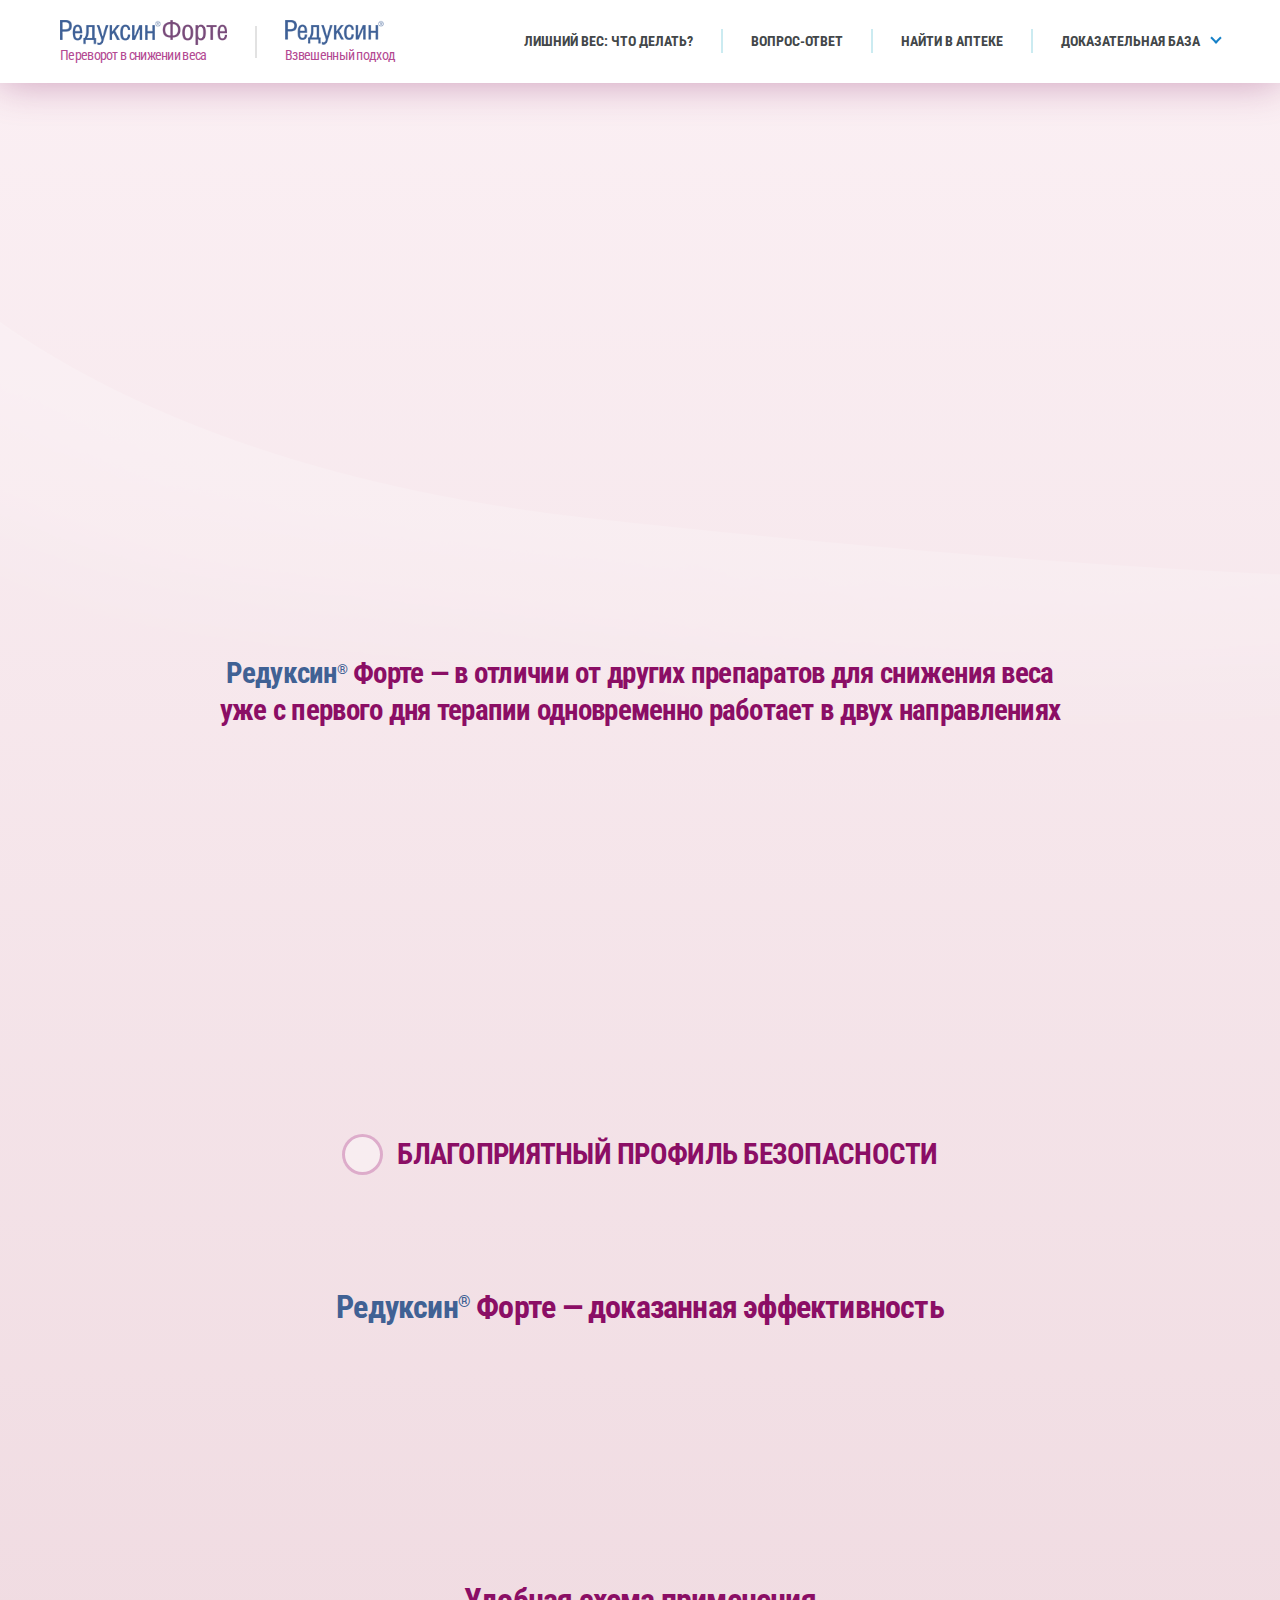
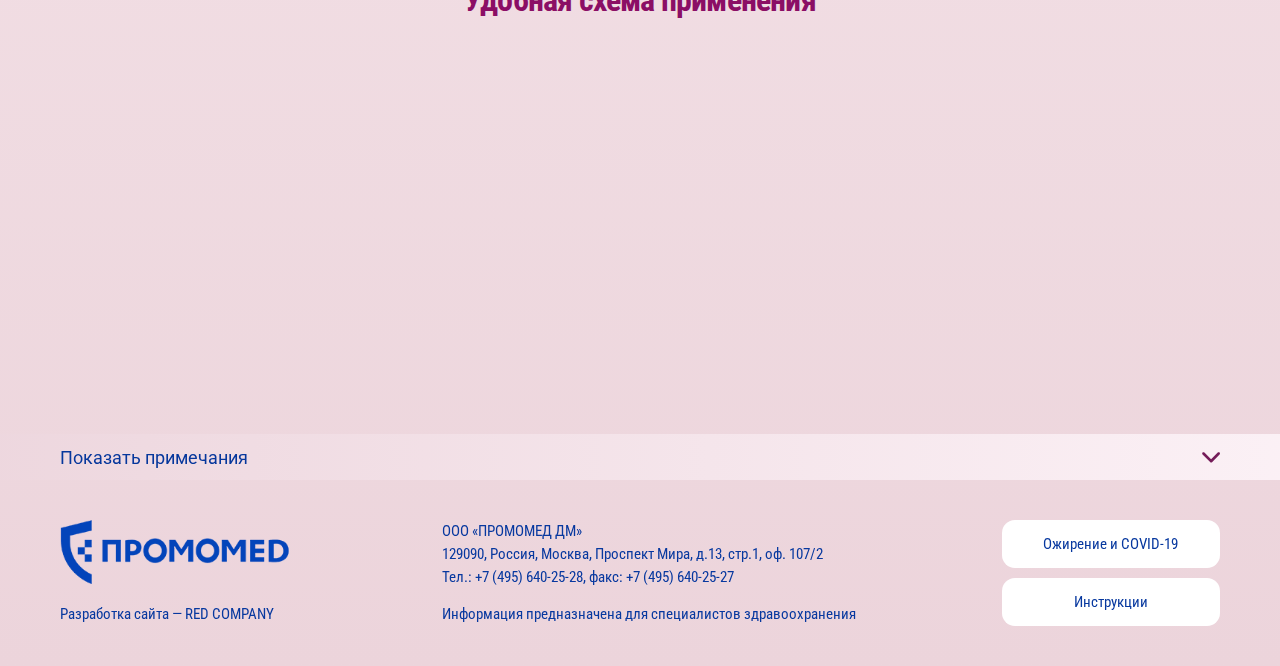
==== commit 929f5552: "Добавлена карусель статей" ====
--- a/index.html
+++ b/index.html
@@ -28,6 +28,8 @@
 
 		<!-- Подключение файлов стилей -->
 		<link rel="stylesheet" href="css/fancybox.css" async>
+		<link rel="stylesheet" href="css/swiper-bundle.min.css" async>
+		<link rel="stylesheet" href="css/swiper.css" async>
 		<link rel="stylesheet" href="css/styles.css" async>
 
 		<link rel="stylesheet" href="css/response_1899.css" media="print, (max-width: 1899px)" async>
@@ -97,11 +99,10 @@
 
 				<section class="first_section">
 					<div class="cont row">
-						<div class="data">
+						<div class="data animate fadeInLeft">
 							<div class="notice">
-								<img src="images/ic_notice.png" alt="" class="icon">
 								<div class="name">Только 5% пациентов</div>
-								<div>достигают успеха в снижении веса без фармакотерапии</div>
+								<div>Достигают успеха в снижении веса без фармакотерапии</div>
 							</div>
 
 							<div class="title">
@@ -135,8 +136,8 @@
 							</div>
 						</div>
 
-						<div class="image">
-							<img data-src="images/first_section_img.png" alt="" class="lazyload">
+						<div class="image animate fadeInRight">
+							<img src="images/first_section_img.png" alt="">
 						</div>
 					</div>
 
@@ -151,7 +152,7 @@
 						</div>
 
 						<div class="data">
-							<div class="item blue">
+							<div class="item blue animate fadeInLeft delay">
 								<div class="title">Регулирование<br> пищевого поведения</div>
 
 								<div class="items">
@@ -161,11 +162,11 @@
 								</div>
 							</div>
 
-							<div class="image">
+							<div class="image animate">
 								<img data-src="images/about_info_img.png" alt="" class="lazyload">
 							</div>
 
-							<div class="item pink">
+							<div class="item pink animate fadeInRight delay">
 								<div class="title">Восстановление<br> метаболического здоровья</div>
 
 								<div class="items">
@@ -193,7 +194,7 @@
 						</div>
 
 						<div class="row">
-							<div class="item">
+							<div class="item animate fadeInUp">
 								<div class="icon">
 									<img data-src="images/ic_effectiveness1.svg" alt="" class="lazyload">
 								</div>
@@ -201,7 +202,7 @@
 								<div>Эффективное снижение<br> веса у 9 из 10 человек</div>
 							</div>
 
-							<div class="item">
+							<div class="item animate fadeInUp delay">
 								<div class="icon">
 									<img data-src="images/ic_effectiveness2.png" alt="" class="lazyload">
 								</div>
@@ -209,7 +210,7 @@
 								<div>Сокращение объема<br> потребляемой пищи</div>
 							</div>
 
-							<div class="item">
+							<div class="item animate fadeInUp delay2">
 								<div class="icon">
 									<img data-src="images/ic_effectiveness3.svg" alt="" class="lazyload">
 								</div>
@@ -228,12 +229,12 @@
 						<div class="block_title">Удобная схема применения</div>
 
 						<div class="row">
-							<div class="tablet">
+							<div class="tablet animate fadeInLeft">
 								<div class="amount">1</div>
 								<div>Таблетка<br> в день</div>
 							</div>
 
-							<div class="desc">
+							<div class="desc animate fadeInRight">
 								<p>Следует принимать утром, не разжевывая и запивая достаточным количеством жидкости (стакан воды).</p>
 
 								<p>Можно принимать как натощак, так и сочетать с приемом пищи.</p>
@@ -243,7 +244,7 @@
 				</section>
 
 
-				<section class="add_question">
+				<section class="add_question animate fadeInUp delay">
 					<div class="cont">
 						<button class="btn modal_btn" data-modal="#question_modal">
 							<img data-src="images/ic_question.png" alt="" class="lazyload">
@@ -356,8 +357,10 @@
 
 		<!-- Подключение javascript файлов -->
 		<script src="js/jquery-3.5.0.min.js"></script>
+		<script src="js/swiper-bundle.min.js"></script>
 		<script src="js/inputmask.min.js"></script>
 		<script src="js/fancybox.min.js"></script>
+		<script src="js/sticky-kit.min.js"></script>
 		<script src="js/functions.js"></script>
 		<script src="js/scripts.js"></script>
 	</body>
--- a/css/styles.css
+++ b/css/styles.css
@@ -122,6 +122,9 @@
 {
     --bg: linear-gradient(0deg, rgb(236, 212, 219) 0%, rgb(251, 240, 244) 100%);
     --bg2: linear-gradient(to right, #eeadf0 0%, #ffe5ff 100%);
+    --bg3: linear-gradient(to right, #f7eefb 0%, #fdfafd 100%);
+    --bg4: linear-gradient(to right, #d4e5ff 0%, #faf3fa 100%);
+    --sidebar_width: 512px;
     --scroll_width: 17px;
     --text_color: #393e41;
     --font_size: 16px;
@@ -241,6 +244,16 @@
     background: var(--bg2);
 }
 
+.wrap.bg3
+{
+    background: var(--bg3);
+}
+
+.wrap.bg4
+{
+    background: var(--bg4);
+}
+
 
 .main
 {
@@ -282,6 +295,32 @@
     align-items: flex-start;
     align-content: flex-start;
     flex-wrap: wrap;
+}
+
+
+.content_flex.row,
+.content_flex > .cont.row
+{
+    justify-content: space-between;
+    align-items: stretch;
+    align-content: stretch;
+}
+
+.content_flex .content
+{
+    position: relative;
+
+    width: calc(100% - var(--sidebar_width) - 72px);
+}
+
+.content_flex .content > *:first-child
+{
+    margin-top: 0;
+}
+
+.content_flex .content > *:last-child
+{
+    margin-bottom: 0;
 }
 
 
@@ -337,7 +376,6 @@
 
 
 
-
 .fancybox__content > .carousel__button.is-close
 {
     top: 22px;
@@ -400,7 +438,6 @@
 
 .accordion_item .head .title
 {
-    color: #393e41;
     font-size: 37px;
     font-weight: 700;
     line-height: 100%;
@@ -432,9 +469,9 @@
     margin: auto;
 
     border-radius: 50%;
-    background:    -moz-linear-gradient(left, #ecd8f5 0%, #fbf3fa 100%);
-    background: -webkit-linear-gradient(left, #ecd8f5 0%, #fbf3fa 100%);
-    background:         linear-gradient(to right, #ecd8f5 0%, #fbf3fa 100%);
+    background:    -moz-linear-gradient(left, rgba(236, 216, 245, .4) 0%, rgba(250, 243, 251, .4) 100%);
+    background: -webkit-linear-gradient(left, rgba(236, 216, 245, .4) 0%, rgba(250, 243, 251, .4) 100%);
+    background:         linear-gradient(to right, rgba(236, 216, 245, .4) 0%, rgba(250, 243, 251, .4) 100%);
     box-shadow: 0 2px 5px 0 rgba(0, 0, 0, .11);
 
     justify-content: center;
@@ -470,6 +507,189 @@
 .accordion_item.active .head .icon .minus
 {
     display: block;
+}
+
+
+
+/*-------------
+    Animate
+-------------*/
+.animate
+{
+    visibility: hidden;
+
+    transition: opacity .5s linear, visibility .5s linear, transform .5s linear;
+
+    opacity: 0;
+}
+
+.animate.animated
+{
+    visibility: visible;
+
+    opacity: 1;
+}
+
+
+.animate.delay
+{
+    transition-delay: .3s !important;
+}
+
+.animate.delay2
+{
+    transition-delay: .6s !important;
+}
+
+.animate.delay3
+{
+    transition-delay: .9s !important;
+}
+
+.animate.delay4
+{
+    transition-delay: 1.2s !important;
+}
+
+.animate.delay5
+{
+    transition-delay: 1.5s !important;
+}
+
+.animate.delay6
+{
+    transition-delay: 1.8s !important;
+}
+
+
+.fadeInUp
+{
+    transform: translateY(50%);
+}
+
+.animated.fadeInUp
+{
+    transform: translateX(0);
+}
+
+
+.fadeInLeft
+{
+    transform: translateX(-80%);
+}
+
+.animated.fadeInLeft
+{
+    transform: translateX(0);
+}
+
+
+.fadeInRight
+{
+    transform: translateX(80%);
+}
+
+.animated.fadeInRight
+{
+    transform: translateX(0);
+}
+
+
+
+/*----------
+    Tabs
+----------*/
+.tabs
+{
+    display: flex;
+
+    margin-bottom: 80px;
+    margin-left: -27px;
+
+    justify-content: flex-start;
+    align-items: stretch;
+    align-content: stretch;
+    flex-wrap: wrap;
+}
+
+
+.tabs button
+{
+    color: #b34992;
+    font-size: 32px;
+    font-weight: 700;
+    line-height: 28px;
+
+    position: relative;
+
+    display: flex;
+
+    width: 372px;
+    height: 115px;
+    margin-left: 27px;
+
+    transition: .2s linear;
+    text-align: center;
+    text-transform: uppercase;
+
+    border-radius: 20px;
+    background: #fff;
+    box-shadow: 0 2px 5px 0 rgba(0, 0, 0, .11);
+
+    justify-content: center;
+    align-items: center;
+    align-content: center;
+    flex-wrap: wrap;
+}
+
+.tabs button sup
+{
+    font-size: 20px;
+    line-height: 100%;
+
+    position: relative;
+    top: -6px;
+
+    display: inline-block;
+
+    vertical-align: top;
+}
+
+.tabs button:hover,
+.tabs button.active
+{
+    color: #406194;
+
+    background-color: rgb(244, 223, 242);
+    box-shadow: inset 0 3px 7px 0 rgba(182, 109, 172, .23);
+}
+
+
+.tab_content
+{
+    position: relative;
+
+    visibility: hidden;
+    overflow: hidden;
+
+    height: 0;
+
+    pointer-events: none;
+
+    opacity: 0;
+}
+
+.tab_content.active
+{
+    visibility: visible;
+    overflow: visible;
+
+    height: auto;
+
+    transition: opacity .5s linear;
+    pointer-events: auto;
+
+    opacity: 1;
 }
 
 
@@ -682,37 +902,172 @@
     position: fixed;
 
     margin: 0;
-
-    -webkit-animation: moveDown .5s;
-            animation: moveDown .5s;
-}
-
-
-@-webkit-keyframes moveDown
-{
-    0%
-    {
-        -webkit-transform: translateY(-100%);
-                transform: translateY(-100%);
-    }
-}
-
-@-moz-keyframes moveDown
-{
-    0%
-    {
-        -webkit-transform: translateY(-100%);
-                transform: translateY(-100%);
-    }
-}
-
-@keyframes moveDown
-{
-    0%
-    {
-        -webkit-transform: translateY(-100%);
-                transform: translateY(-100%);
-    }
+}
+
+
+
+/*-------------
+    Sidebar
+-------------*/
+aside
+{
+    position: relative;
+
+    width: var(--sidebar_width);
+    max-width: 100%;
+}
+
+
+
+aside .download
+{
+    margin-bottom: 32px;
+}
+
+aside .download a
+{
+    color: #406194;
+    font-size: 26px;
+    font-weight: 700;
+
+    display: flex;
+
+    padding: 21px 57px;
+
+    text-decoration: none;
+    text-transform: uppercase;
+
+    border-radius: 33px;
+    background-color: rgb(255, 255, 255);
+    box-shadow: 0 2px 5px 0 rgba(0, 0, 0, .11);
+
+    justify-content: flex-start;
+    align-items: center;
+    align-content: center;
+    flex-wrap: wrap;
+}
+
+aside .download .icon
+{
+    display: block;
+
+    margin-right: 28px;
+}
+
+
+
+aside .links
+{
+    padding: 44px 56px;
+
+    border-radius: 33px;
+    background: #fff;
+    box-shadow: 0 2px 5px 0 rgba(0, 0, 0, .11);
+}
+
+aside .links > * + *
+{
+    margin-top: 24px;
+}
+
+
+aside .links a,
+aside .links button
+{
+    color: #406194;
+    font-size: 26px;
+    line-height: 37px;
+
+    display: inline-block;
+
+    transition: color .2s linear;
+    text-align: left;
+    vertical-align: top;
+    text-decoration: none;
+}
+
+aside .links a:hover,
+aside .links a.active,
+aside .links button:hover,
+aside .links button.active
+{
+    color: #b34992;
+}
+
+
+
+aside .article_image
+{
+    position: relative;
+
+    overflow: hidden;
+
+    padding-bottom: 57.68%;
+
+    border-radius: 33px;
+    background: #ddd;
+    box-shadow: 0 2px 5px 0 rgba(0, 0, 0, .11);
+}
+
+aside .article_image img
+{
+    position: absolute;
+    top: 0;
+    left: 0;
+
+    display: block;
+
+    width: 100%;
+    height: 100%;
+
+    object-fit: cover;
+}
+
+
+
+aside .articles
+{
+    padding: 44px 56px;
+
+    border-radius: 33px;
+    background: #fff;
+    box-shadow: 0 2px 5px 0 rgba(0, 0, 0, .11);
+}
+
+
+aside .articles .title
+{
+    color: #406194;
+    font-size: 33px;
+    font-weight: 700;
+
+    margin-bottom: 40px;
+
+    text-transform: uppercase;
+}
+
+
+aside .articles .items
+{
+    color: #b34992;
+    font-size: 32px;
+    font-weight: 700;
+    line-height: 37px;
+}
+
+aside .articles .items > * + *
+{
+    margin-top: 40px;
+}
+
+aside .articles .items a
+{
+    color: currentColor;
+
+    display: inline-block;
+
+    vertical-align: top;
+    text-decoration: none;
 }
 
 
@@ -806,7 +1161,7 @@
     --form_error_color: red;
     --form_border_radius: 36px;
     --form_bg_color: #eee;
-    --form_placeholder_color: #393e41;
+    --form_placeholder_color: var(--text_color);
 }
 
 
@@ -1021,7 +1376,6 @@
 ----------------*/
 .text_block
 {
-    color: #393e41;
     font-size: 26px;
     line-height: 37px;
 }
@@ -1029,7 +1383,7 @@
 
 .text_block > *
 {
-    margin-bottom: 20px;
+    margin-bottom: 32px;
 }
 
 
@@ -1041,6 +1395,14 @@
 .text_block > :first-child
 {
     margin-top: 0 !important;
+}
+
+
+.text_block .big
+{
+    font-size: 32px;
+    font-weight: 700;
+    line-height: 42px;
 }
 
 
@@ -1052,6 +1414,43 @@
     display: inline-block;
 
     vertical-align: top;
+}
+
+
+.text_block ul li
+{
+    position: relative;
+
+    display: block;
+    overflow: hidden;
+
+    padding-left: 25px;
+
+    list-style-type: none;
+}
+
+.text_block ul li + li
+{
+    margin-top: 16px;
+}
+
+.text_block ul li:before
+{
+    position: absolute;
+    top: 12px;
+    left: 0;
+
+    display: block;
+
+    width: 13px;
+    height: 13px;
+
+    content: '';
+
+    border: 3px solid #fff;
+    border-radius: 50%;
+    background: #406194;
+    box-shadow: 0 2px 5px 0 rgba(0, 0, 0, .11);
 }
 
 
@@ -1106,38 +1505,22 @@
 
 .first_section .notice
 {
-    color: #fff;
-    font-size: 21px;
+    color: #d5102c;
+    font-size: 33px;
     font-weight: 700;
     line-height: 100%;
 
-    position: relative;
-
     display: none;
 
-    padding: 20px 20px 20px 100px;
-
-    border-radius: 15px;
-    background: #c5133d;
-}
-
-.first_section .notice .icon
-{
-    position: absolute;
-    top: 0;
-    bottom: 0;
-    left: 20px;
-
-    display: block;
-
-    width: 66px;
-    height: 60px;
-    margin: auto;
+    padding: 16px 0;
+
+    white-space: nowrap;
 }
 
 .first_section .notice .name
 {
-    font-size: 28px;
+    font-size: 57px;
+    line-height: 73px;
 
     margin-bottom: 8px;
 }
@@ -1294,7 +1677,6 @@
 
 .first_section_2 .title
 {
-    color: #393e41;
     font-size: 57px;
     font-weight: 700;
     line-height: 73px;
@@ -1683,7 +2065,6 @@
 
 .about_info_2 .block_title
 {
-    color: #393e41;
     font-size: 44px;
     font-weight: 700;
     line-height: 56px;
@@ -1783,7 +2164,6 @@
 
 .about_info_2 .item .items > *
 {
-    color: #393e41;
     font-size: 32px;
     font-weight: 700;
     line-height: 34px;
@@ -1993,7 +2373,6 @@
 
 .effectiveness_2 .block_title
 {
-    color: #393e41;
     font-size: 44px;
     font-weight: 700;
     line-height: 56px;
@@ -2026,7 +2405,6 @@
 
 .effectiveness_2 .item
 {
-    color: #393e41;
     font-size: 32px;
     font-weight: 700;
     line-height: 38px;
@@ -2355,6 +2733,8 @@
 -----------*/
 .notes
 {
+    position: relative;
+
     margin-bottom: 60px;
 
     background:    -moz-linear-gradient(left, rgba(236, 212, 219, .9) 0%, rgba(251, 240, 244, .9) 100%);
@@ -2362,11 +2742,45 @@
     background:         linear-gradient(to right, rgba(236, 212, 219, .9) 0%, rgba(251, 240, 244, .9) 100%);
 }
 
-.notes.bg2
-{
-    background:    -moz-linear-gradient(right, rgba(238, 173, 240, .51) 0%, rgba(255, 229, 255, .51) 100%);
-    background: -webkit-linear-gradient(right, rgba(238, 173, 240, .51) 0%, rgba(255, 229, 255, .51) 100%);
-    background:         linear-gradient(to left, rgba(238, 173, 240, .51) 0%, rgba(255, 229, 255, .51) 100%);
+.notes:before
+{
+    position: absolute;
+    z-index: -1;
+    top: 0;
+    left: 0;
+
+    display: block;
+
+    width: 100%;
+    height: 100%;
+
+    content: '';
+
+    background: #fbf3ff;
+}
+
+.bg2 .notes
+{
+    background:    -moz-linear-gradient(left, rgba(238, 173, 240, .51) 0%, rgba(255, 229, 255, .51) 100%);
+    background: -webkit-linear-gradient(left, rgba(238, 173, 240, .51) 0%, rgba(255, 229, 255, .51) 100%);
+    background:         linear-gradient(to right, rgba(238, 173, 240, .51) 0%, rgba(255, 229, 255, .51) 100%);
+}
+
+.bg3 .notes:before
+{
+    background: #fbf3ff;
+}
+
+.bg3 .notes
+{
+    background: none;
+}
+
+.bg4 .notes
+{
+    background:    -moz-linear-gradient(0deg, rgba(211, 228, 255, .7) 0%, rgba(251, 243, 250, .7) 100%);
+    background: -webkit-linear-gradient(0deg, rgba(211, 228, 255, .7) 0%, rgba(251, 243, 250, .7) 100%);
+    background:     -ms-linear-gradient(0deg, rgba(211, 228, 255, .7) 0%, rgba(251, 243, 250, .7) 100%);
 }
 
 
@@ -2428,6 +2842,2006 @@
     display: none;
 
     padding: 16px 0 40px;
+}
+
+
+
+/*----------------
+    About page
+----------------*/
+.about_page
+{
+    margin-bottom: 50px;
+}
+
+
+.about_page .tab_content > * + *
+{
+    margin-top: 72px;
+}
+
+
+
+/*------------------
+    Instructions
+------------------*/
+.instructions .title
+{
+    color: #b34992;
+    font-size: 44px;
+    font-weight: 700;
+    line-height: 38px;
+
+    margin-bottom: 68px;
+
+    text-transform: uppercase;
+}
+
+
+.instructions .features
+{
+    font-size: 26px;
+    line-height: 37px;
+}
+
+.instructions .features > * + *
+{
+    margin-top: 40px;
+}
+
+
+.instructions .features .name
+{
+    font-weight: 700;
+}
+
+
+.instructions .features .val + .val
+{
+    margin-top: 32px;
+}
+
+
+.instructions .features .sub_title
+{
+    color: #b34992;
+    font-style: italic;
+}
+
+
+.instructions .features sup
+{
+    font-size: 14px;
+    line-height: 28px;
+
+    display: inline-block;
+
+    vertical-align: top;
+}
+
+
+
+/*-------------------
+    Pharm. props.
+-------------------*/
+.pharm_props .title
+{
+    color: #b34992;
+    font-size: 44px;
+    font-weight: 700;
+    line-height: 38px;
+
+    margin-bottom: 48px;
+
+    text-transform: uppercase;
+}
+
+
+.pharm_props .title2
+{
+    font-size: 26px;
+    font-weight: 700;
+    line-height: 37px;
+
+    margin-bottom: 44px;
+}
+
+
+
+.pharm_props .item
+{
+    font-size: 26px;
+    line-height: 37px;
+}
+
+.pharm_props .item + .item
+{
+    margin-top: 40px;
+}
+
+
+.pharm_props .item .name
+{
+    color: #b8579a;
+    font-style: italic;
+}
+
+
+.pharm_props .item .val > * + *
+{
+    margin-top: 36px;
+}
+
+
+.pharm_props .item sup
+{
+    font-size: 14px;
+    line-height: 28px;
+
+    display: inline-block;
+
+    vertical-align: top;
+}
+
+
+
+/*--------------
+    Research
+--------------*/
+.research
+{
+    margin-bottom: 116px;
+}
+
+
+.research .items > * + *
+{
+    margin-top: 33px;
+}
+
+
+.research .item
+{
+    color: var(--text_color);
+    font-size: 37px;
+    font-weight: 700;
+    line-height: 100%;
+
+    display: flex;
+
+    padding: 32px 46px;
+
+    text-decoration: none;
+
+    border-radius: 33px;
+    background: #fff;
+    box-shadow: 0 2px 5px 0 rgba(0, 0, 0, .11);
+
+    justify-content: space-between;
+    align-items: center;
+    align-content: center;
+    flex-wrap: wrap;
+}
+
+.research .item.accord
+{
+    padding: 0;
+}
+
+.research .item.accord .head
+{
+    position: relative;
+
+    display: flex;
+
+    width: 100%;
+    padding: 32px 180px 32px 46px;
+
+    cursor: pointer;
+
+    justify-content: space-between;
+    align-items: center;
+    align-content: center;
+    flex-wrap: wrap;
+}
+
+
+.research .item.accord .plus_minus
+{
+    position: absolute;
+    top: 0;
+    right: 50px;
+    bottom: 0;
+
+    display: flex;
+
+    width: 88px;
+    height: 88px;
+    margin: auto;
+
+    border-radius: 50%;
+    background:    -moz-linear-gradient(left, rgba(236, 216, 245, .4) 0%, rgba(250, 243, 251, .4) 100%);
+    background: -webkit-linear-gradient(left, rgba(236, 216, 245, .4) 0%, rgba(250, 243, 251, .4) 100%);
+    background:         linear-gradient(to right, rgba(236, 216, 245, .4) 0%, rgba(250, 243, 251, .4) 100%);
+    box-shadow: 0 2px 5px 0 rgba(0, 0, 0, .11);
+
+    justify-content: center;
+    align-items: center;
+    align-content: center;
+    flex-wrap: wrap;
+}
+
+.research .item.accord .plus_minus .plus,
+.research .item.accord .head.active .plus_minus .minus
+{
+    display: block;
+}
+
+.research .item.accord .plus_minus .minus,
+.research .item.accord .head.active .plus_minus .plus
+{
+    display: none;
+}
+
+
+.research .item .icon
+{
+    display: flex;
+
+    width: 72px;
+    height: 72px;
+
+    justify-content: center;
+    align-items: center;
+    align-content: center;
+    flex-wrap: wrap;
+}
+
+.research .item .icon img
+{
+    display: block;
+
+    max-width: 100%;
+    max-height: 100%;
+}
+
+
+.research .item .title
+{
+    width: calc(100% - 112px);
+}
+
+
+.research .item .data
+{
+    display: none;
+
+    width: 100%;
+    padding: 0 180px 104px 158px;
+}
+
+
+.research .item .iframe
+{
+    position: relative;
+
+    overflow: hidden;
+
+    padding-bottom: 56.12%;
+
+    background: #ddd;
+}
+
+.research .item .iframe iframe
+{
+    position: absolute;
+    top: 0;
+    left: 0;
+
+    display: block;
+
+    width: 100%;
+    height: 100%;
+}
+
+
+
+/*--------------
+    Why head
+--------------*/
+.why_head
+{
+    position: relative;
+    z-index: 3;
+
+    overflow: hidden;
+
+    padding-top: 120px;
+    padding-bottom: 32px;
+}
+
+
+.why_head .bg
+{
+    position: absolute;
+    z-index: -2;
+    top: 0;
+    left: 0;
+
+    display: block;
+
+    width: 100%;
+    height: 100%;
+
+    object-fit: cover;
+}
+
+
+.why_head .row
+{
+    margin-top: 224px;
+    margin-bottom: -32px;
+    margin-left: -32px;
+    padding: 0 40px;
+}
+
+.why_head .row > *
+{
+    width: calc(16.666% - 32px);
+    margin-bottom: 32px;
+    margin-left: 32px;
+}
+
+
+.why_head .item
+{
+    color: #406194;
+    font-size: 32px;
+    font-weight: 700;
+    line-height: 37px;
+
+    position: relative;
+
+    text-align: center;
+}
+
+
+.why_head .item .icon
+{
+    position: relative;
+
+    display: flex;
+
+    width: 120px;
+    height: 121px;
+    margin: 0 auto 24px;
+
+    transition: .2s linear;
+
+    border-radius: 50%;
+    background: #fff;
+    box-shadow: 0 2px 5px 0 rgba(0, 0, 0, .11);
+
+    justify-content: center;
+    align-items: center;
+    align-content: center;
+    flex-wrap: wrap;
+}
+
+.why_head .item .icon img
+{
+    display: block;
+
+    max-width: 100%;
+    max-height: 100%;
+}
+
+.why_head .item .icon img + img
+{
+    position: absolute;
+    top: 0;
+    right: 0;
+    bottom: 0;
+    left: 0;
+
+    display: none;
+
+    margin: auto;
+}
+
+
+.why_head .item .tooltip
+{
+    color: var(--text_color);
+    font-size: 26px;
+    font-weight: 400;
+    line-height: 37px;
+
+    position: absolute;
+    z-index: 9;
+    bottom: calc(100% + 33px);
+    left: 50%;
+
+    visibility: hidden;
+
+    width: 743px;
+    padding: 45px 50px;
+
+    transition: .2s linear;
+    transform: translateX(-50%);
+    text-align: left;
+    pointer-events: none;
+
+    opacity: 0;
+    border-radius: 33px;
+    background: #fff;
+    box-shadow: 0 2px 33px 0 rgba(0, 0, 0, .2);
+}
+
+.why_head .item .tooltip:before
+{
+    position: absolute;
+    z-index: 1;
+    right: 0;
+    bottom: -10px;
+    left: 0;
+
+    display: block;
+
+    width: 20px;
+    height: 20px;
+    margin: auto;
+
+    content: '';
+    transform: rotate(45deg);
+
+    background: #fff;
+    box-shadow: 0 2px 33px 0 rgba(0, 0, 0, .2);
+}
+
+.why_head .item .tooltip:after
+{
+    position: absolute;
+    z-index: 2;
+    bottom: 0;
+    left: 0;
+
+    display: block;
+
+    width: 100%;
+    height: 45px;
+
+    content: '';
+
+    border-radius: 0 0 33px 33px;
+    background: #fff;
+}
+
+.why_head .item .tooltip b
+{
+    color: #b34992;
+}
+
+
+
+.why_head .item:first-child .tooltip
+{
+    left: 0;
+
+    transform: none;
+}
+
+.why_head .item:first-child .tooltip:before
+{
+    right: auto;
+    left: 80px;
+}
+
+
+.why_head .item:last-child .tooltip
+{
+    right: 0;
+    left: auto;
+
+    transform: none;
+}
+
+.why_head .item:last-child .tooltip:before
+{
+    right: 80px;
+    left: auto;
+}
+
+
+.why_head .item:hover
+{
+    z-index: 10;
+}
+
+.why_head .item:hover .icon
+{
+    background: #b34992;
+    box-shadow: 0 0 0 10px #fff;
+}
+
+.why_head .item:hover .icon img
+{
+    display: none;
+}
+
+.why_head .item:hover .icon img + img
+{
+    display: block;
+}
+
+.why_head .item:hover .tooltip
+{
+    visibility: visible;
+
+    pointer-events: auto;
+
+    opacity: 1;
+}
+
+
+
+/*---------------------
+    Why recommended
+---------------------*/
+.why_recommended
+{
+    padding: 100px 0 112px;
+}
+
+
+.why_recommended .block_title
+{
+    color: #b34992;
+    font-size: 44px;
+    font-weight: 700;
+    line-height: 56px;
+
+    margin-bottom: 48px;
+
+    letter-spacing: -.025em;
+}
+
+
+.why_recommended .row
+{
+    margin-bottom: -60px;
+    margin-left: -100px;
+}
+
+.why_recommended .row > *
+{
+    width: calc(50% - 100px);
+    margin-bottom: 60px;
+    margin-left: 100px;
+}
+
+
+.why_recommended .head
+{
+    display: flex;
+
+    justify-content: space-between;
+    align-items: center;
+    align-content: center;
+    flex-wrap: wrap;
+}
+
+
+.why_recommended .head .icon
+{
+    display: flex;
+
+    width: 56px;
+    height: 56px;
+    margin-right: 20px;
+
+    border-radius: 50%;
+    background: rgba(255, 255, 255, .8);
+    box-shadow: 0 2px 5px 0 rgba(0, 0, 0, .11);
+
+    justify-content: center;
+    align-items: center;
+    align-content: center;
+    flex-wrap: wrap;
+}
+
+.why_recommended .head .icon img
+{
+    display: block;
+
+    max-width: 100%;
+    max-height: 100%;
+}
+
+
+.why_recommended .title
+{
+    font-size: 32px;
+    font-weight: 700;
+    line-height: 37px;
+}
+
+
+.why_recommended .thumb
+{
+    display: flex;
+
+    width: 307px;
+    height: 128px;
+    margin-left: auto;
+
+    justify-content: flex-end;
+    align-items: center;
+    align-content: center;
+    flex-wrap: wrap;
+}
+
+.why_recommended .thumb img
+{
+    display: block;
+
+    max-width: 100%;
+    max-height: 100%;
+}
+
+
+.why_recommended .desc
+{
+    font-size: 26px;
+    line-height: 37px;
+
+    margin-top: 28px;
+    padding-right: 16px;
+}
+
+.why_recommended .desc.hide
+{
+    display: none;
+}
+
+
+.why_recommended .spoler_btn
+{
+    display: flex;
+
+    margin-top: 28px;
+}
+
+
+.why_recommended .spoler_btn .btn
+{
+    color: #b34992;
+    font-size: 32px;
+    font-weight: 700;
+    line-height: 37px;
+
+    display: flex;
+
+    transition: color .2s linear;
+    text-align: left;
+
+    justify-content: flex-start;
+    align-items: center;
+    align-content: center;
+    flex-wrap: wrap;
+}
+
+
+.why_recommended .spoler_btn .icon
+{
+    display: flex;
+
+    width: 54px;
+    height: 54px;
+    margin-right: 15px;
+
+    border-radius: 50%;
+    background: rgba(255, 255, 255, .8);
+    box-shadow: 0 2px 5px 0 rgba(0, 0, 0, .11);
+
+    justify-content: center;
+    align-items: center;
+    align-content: center;
+    flex-wrap: wrap;
+}
+
+.why_recommended .spoler_btn .icon img
+{
+    display: block;
+
+    width: 26px;
+    height: 26px;
+}
+
+.why_recommended .spoler_btn .icon img + img
+{
+    display: none;
+
+    width: 31px;
+    height: 7px;
+}
+
+
+.why_recommended .spoler_btn span + span,
+.why_recommended .spoler_btn .btn.active span,
+.why_recommended .spoler_btn .btn.active .icon img
+{
+    display: none;
+}
+
+.why_recommended .spoler_btn .btn.active span + span,
+.why_recommended .spoler_btn .btn.active .icon img + img
+{
+    display: block;
+}
+
+
+.why_recommended .spoler_btn .btn.active
+{
+    color: #406194;
+}
+
+
+
+/*-------------------------
+    Why recommendations
+-------------------------*/
+.why_recommendations
+{
+    padding: 100px 0;
+
+    background: #fff;
+}
+
+
+.why_recommendations .cont
+{
+    justify-content: space-between;
+}
+
+
+.why_recommendations .data
+{
+    width: 716px;
+    max-width: 100%;
+}
+
+
+.why_recommendations .block_title
+{
+    color: #b34992;
+    font-size: 44px;
+    font-weight: 700;
+    line-height: 56px;
+
+    margin-bottom: 48px;
+
+    letter-spacing: -.025em;
+}
+
+
+.why_recommendations .desc
+{
+    font-size: 32px;
+    font-weight: 700;
+    line-height: 42px;
+}
+
+
+.why_recommendations .not_recommended
+{
+    font-size: 26px;
+    line-height: 37px;
+
+    display: flex;
+
+    margin-top: 40px;
+
+    justify-content: space-between;
+    align-items: center;
+    align-content: center;
+    flex-wrap: wrap;
+}
+
+.why_recommendations .not_recommended .icon
+{
+    width: 94px;
+    height: 94px;
+}
+
+.why_recommendations .not_recommended .icon img
+{
+    display: block;
+
+    max-width: 100%;
+    max-height: 100%;
+}
+
+.why_recommendations .not_recommended .icon + *
+{
+    width: calc(100% - 120px);
+}
+
+.why_recommendations .not_recommended b
+{
+    color: #b34992;
+}
+
+
+.why_recommendations .percents
+{
+    display: flex;
+
+    width: calc(100% - 780px);
+    margin-left: auto;
+    padding: 48px 74px;
+
+    border: 4px solid rgb(242, 240, 251);
+    border-radius: 33px;
+    background-color: rgba(58, 76, 121, 0);
+
+    justify-content: space-between;
+    align-items: center;
+    align-content: center;
+    flex-wrap: wrap;
+}
+
+
+.why_recommendations .percents .item
+{
+    text-align: center;
+}
+
+.why_recommendations .percents .item.red
+{
+    color: #c5133d;
+}
+
+.why_recommendations .percents .item.purple
+{
+    color: #e6c8e3;
+}
+
+
+.why_recommendations .percents .val
+{
+    font-size: 54px;
+    font-weight: 700;
+    line-height: 53px;
+
+    position: relative;
+
+    margin-bottom: 24px;
+
+    white-space: nowrap;
+}
+
+.why_recommendations .percents .val img
+{
+    display: block;
+
+    max-width: 100%;
+    margin-right: auto;
+    margin-left: auto;
+}
+
+.why_recommendations .percents .val div
+{
+    margin-top: 24px;
+}
+
+
+.why_recommendations .percents .val.big
+{
+    font-size: 74px;
+    line-height: 87px;
+}
+
+.why_recommendations .percents .val.big div
+{
+    position: absolute;
+    bottom: 0;
+    left: 0;
+
+    width: 100%;
+    margin: 0;
+}
+
+
+.why_recommendations .percents .exp
+{
+    font-size: 37px;
+    font-weight: 700;
+    line-height: 100%;
+
+    text-align: center;
+}
+
+.why_recommendations .percents .exp small
+{
+    font-size: 26px;
+    line-height: 100%;
+
+    display: block;
+}
+
+
+
+/*-------------------
+    Reduxin block
+-------------------*/
+.reduxin_block
+{
+    padding-top: 80px;
+    padding-bottom: 36px;
+}
+
+
+.reduxin_block .data
+{
+    width: 420px;
+    max-width: 100%;
+}
+
+
+.reduxin_block .title
+{
+    color: #406194;
+    font-size: 60px;
+    font-weight: 700;
+    line-height: 100%;
+
+    margin-bottom: 56px;
+
+    letter-spacing: -.025em;
+}
+
+.reduxin_block .title span
+{
+    color: #b34992;
+}
+
+.reduxin_block .title sup
+{
+    font-size: 24px;
+    font-weight: 400;
+    line-height: 40px;
+
+    display: inline-block;
+
+    vertical-align: top;
+}
+
+
+.reduxin_block .desc
+{
+    font-size: 32px;
+    font-weight: 700;
+    line-height: 42px;
+}
+
+.reduxin_block .desc span
+{
+    color: #fff;
+    font-size: 40px;
+    line-height: 54px;
+
+    position: relative;
+
+    display: inline-block;
+
+    height: 58px;
+    margin: 12px -16px 8px;
+    padding: 0 16px;
+
+    vertical-align: top;
+
+    border-radius: 12px;
+    background-color: rgb(179, 73, 146);
+}
+
+
+.reduxin_block .image
+{
+    width: calc(100% - 592px);
+    margin-left: auto;
+}
+
+.reduxin_block .image img
+{
+    display: block;
+
+    max-width: 100%;
+    margin-right: auto;
+    margin-left: auto;
+}
+
+
+
+/*--------------------------
+    Proven effectiveness
+--------------------------*/
+.proven_effectiveness
+{
+    margin-bottom: 84px;
+}
+
+
+.proven_effectiveness .block_title
+{
+    color: #b34992;
+    font-size: 44px;
+    font-weight: 700;
+    line-height: 56px;
+
+    margin-bottom: 56px;
+
+    letter-spacing: -.025em;
+}
+
+
+.proven_effectiveness .img
+{
+    display: block;
+
+    width: 100%;
+    margin-bottom: 12px;
+}
+
+
+.proven_effectiveness .months
+{
+    width: 50%;
+}
+
+
+.proven_effectiveness .months .title
+{
+    color: #b34992;
+    font-size: 60px;
+    font-weight: 700;
+    line-height: 56px;
+
+    text-transform: uppercase;
+}
+
+.proven_effectiveness .months .title.blue
+{
+    color: #406194;
+}
+
+
+.proven_effectiveness .months .desc
+{
+    font-size: 32px;
+    font-weight: 700;
+    line-height: 37px;
+
+    margin-top: 20px;
+    padding-right: 124px;
+}
+
+
+.proven_effectiveness .months .items
+{
+    margin-top: 32px;
+}
+
+
+.proven_effectiveness .months .items > *
+{
+    color: #406194;
+    font-size: 32px;
+    font-weight: 700;
+    line-height: 37px;
+
+    display: flex;
+
+    justify-content: space-between;
+    align-items: flex-start;
+    align-content: flex-start;
+    flex-wrap: wrap;
+}
+
+.proven_effectiveness .months .items > * + *
+{
+    margin-top: 30px;
+}
+
+
+.proven_effectiveness .months .icon
+{
+    display: flex;
+
+    width: 74px;
+
+    justify-content: center;
+    align-items: center;
+    align-content: center;
+    flex-wrap: wrap;
+}
+
+.proven_effectiveness .months .icon img
+{
+    display: block;
+
+    max-width: 100%;
+    max-height: 100%;
+}
+
+.proven_effectiveness .months .icon + *
+{
+    width: calc(100% - 94px);
+
+    align-self: center;
+}
+
+
+.proven_effectiveness .directions_wrap
+{
+    display: flex;
+
+    margin-top: 64px;
+    padding: 56px;
+
+    border-radius: 20px;
+    background: rgba(255, 255, 255, .8);
+    box-shadow: 0 2px 5px 0 rgba(0, 0, 0, .11);
+
+    justify-content: space-between;
+    align-items: flex-start;
+    align-content: flex-start;
+    flex-wrap: wrap;
+}
+
+
+.proven_effectiveness .directions_wrap .title
+{
+    font-size: 44px;
+    font-weight: 700;
+    line-height: 64px;
+
+    width: calc(50% - 84px);
+
+    align-self: flex-end;
+}
+
+
+.proven_effectiveness .directions
+{
+    position: relative;
+    z-index: 3;
+
+    width: 50%;
+    margin-left: auto;
+}
+
+.proven_effectiveness .directions:before
+{
+    position: absolute;
+    z-index: -1;
+    right: 100%;
+    bottom: 16px;
+
+    display: block;
+
+    width: 394px;
+    height: 196px;
+
+    content: '';
+    pointer-events: none;
+
+    background: url(../images/directions_schema.png) 0 0/100% 100% no-repeat;
+}
+
+
+.proven_effectiveness .direction
+{
+    color: #406194;
+    font-size: 32px;
+    font-weight: 700;
+    line-height: 37px;
+
+    display: flex;
+
+    padding: 26px 32px;
+
+    border-radius: 13px;
+    background:    -moz-linear-gradient(0deg, rgb(211, 228, 255) 0%, rgb(251, 243, 250) 100%);
+    background: -webkit-linear-gradient(0deg, rgb(211, 228, 255) 0%, rgb(251, 243, 250) 100%);
+    background:     -ms-linear-gradient(0deg, rgb(211, 228, 255) 0%, rgb(251, 243, 250) 100%);
+
+    justify-content: space-between;
+    align-items: center;
+    align-content: center;
+    flex-wrap: wrap;
+}
+
+.proven_effectiveness .direction + .direction
+{
+    margin-top: 20px;
+}
+
+
+.proven_effectiveness .direction .icon
+{
+    display: flex;
+
+    width: 71px;
+
+    justify-content: center;
+    align-items: center;
+    align-content: center;
+    flex-wrap: wrap;
+}
+
+.proven_effectiveness .direction .icon img
+{
+    display: block;
+
+    max-width: 100%;
+    max-height: 100%;
+}
+
+.proven_effectiveness .direction .icon + *
+{
+    width: calc(100% - 96px);
+
+    align-self: center;
+}
+
+
+.proven_effectiveness .directions_wrap .items
+{
+    display: flex;
+
+    margin-top: 60px;
+    margin-bottom: -44px;
+    margin-left: -72px;
+
+    justify-content: flex-start;
+    align-items: flex-start;
+    align-content: flex-start;
+    flex-wrap: wrap;
+}
+
+
+.proven_effectiveness .directions_wrap .items > *
+{
+    color: #406194;
+    font-size: 32px;
+    font-weight: 700;
+    line-height: 37px;
+
+    display: flex;
+
+    width: calc(50% - 72px);
+    margin-bottom: 44px;
+    margin-left: 72px;
+
+    justify-content: space-between;
+    align-items: flex-start;
+    align-content: flex-start;
+    flex-wrap: wrap;
+}
+
+
+.proven_effectiveness .directions_wrap .items .icon
+{
+    display: flex;
+
+    width: 54px;
+
+    justify-content: center;
+    align-items: center;
+    align-content: center;
+    flex-wrap: wrap;
+}
+
+.proven_effectiveness .directions_wrap .items .icon img
+{
+    display: block;
+
+    max-width: 100%;
+    max-height: 100%;
+}
+
+.proven_effectiveness .directions_wrap .items .icon + *
+{
+    width: calc(100% - 76px);
+
+    align-self: center;
+}
+
+
+
+/*-------------------
+    Proven safety
+-------------------*/
+.proven_safety .block_title
+{
+    color: #b34992;
+    font-size: 44px;
+    font-weight: 700;
+    line-height: 56px;
+
+    margin-bottom: -28px;
+
+    letter-spacing: -.025em;
+}
+
+
+.proven_safety .desc
+{
+    font-size: 32px;
+    font-weight: 700;
+    line-height: 42px;
+
+    width: calc(100% - 480px);
+
+    align-self: center;
+}
+
+
+.proven_safety .img
+{
+    display: block;
+
+    max-width: 75%;
+    margin-right: auto;
+    margin-left: auto;
+}
+
+
+
+/*--------------
+    Programs
+--------------*/
+.programs
+{
+    margin-bottom: 108px;
+}
+
+
+.programs .program
+{
+    display: flex;
+
+    padding: 72px 56px;
+
+    border-radius: 33px;
+    background: #fff;
+    box-shadow: 0 2px 5px 0 rgba(0, 0, 0, .11);
+
+    justify-content: space-between;
+    align-items: flex-start;
+    align-content: flex-start;
+    flex-wrap: wrap;
+}
+
+.programs .program + .program
+{
+    margin-top: 24px;
+}
+
+
+.programs .program .logo
+{
+    width: 212px;
+    max-width: 100%;
+}
+
+.programs .program .logo img
+{
+    display: block;
+
+    max-width: 100%;
+    margin-right: auto;
+    margin-left: auto;
+}
+
+
+.programs .program .data
+{
+    width: calc(100% - 268px);
+    margin-left: auto;
+}
+
+
+.programs .program .program_name
+{
+    font-size: 38px;
+    font-weight: 700;
+    line-height: 100%;
+
+    margin-bottom: 44px;
+
+    text-transform: uppercase;
+}
+
+
+.programs .program .results
+{
+    margin-top: 40px;
+}
+
+.programs .program .results .title
+{
+    color: #b34992;
+    font-size: 32px;
+    font-weight: 700;
+    line-height: 38px;
+
+    margin-bottom: 36px;
+
+    text-transform: uppercase;
+}
+
+
+.programs .program .download
+{
+    margin-top: 40px;
+}
+
+
+.programs .program .download a
+{
+    color: var(--text_color);
+    font-size: 32px;
+    font-weight: 700;
+    line-height: 37px;
+
+    display: flex;
+
+    padding: 33px 47px;
+
+    text-decoration: none;
+
+    border: 3px solid #faf4fb;
+    border-radius: 33px;
+
+    justify-content: space-between;
+    align-items: center;
+    align-content: center;
+    flex-wrap: wrap;
+}
+
+
+.programs .program .download .icon
+{
+    display: flex;
+
+    width: 55px;
+    height: 71px;
+
+    justify-content: center;
+    align-items: center;
+    align-content: center;
+    flex-wrap: wrap;
+}
+
+.programs .program .download .icon img
+{
+    display: block;
+
+    max-width: 100%;
+    max-height: 100%;
+}
+
+.programs .program .download span
+{
+    display: block;
+
+    width: calc(100% - 94px);
+}
+
+
+
+/*--------------
+    Covid_19
+--------------*/
+.covid_19
+{
+    margin-bottom: 112px;
+}
+
+
+.covid_19 .row
+{
+    justify-content: space-between;
+}
+
+
+.covid_19 .text_block
+{
+    width: calc(100% - 532px);
+}
+
+
+.covid_19 .image
+{
+    width: 532px;
+    max-width: 100%;
+    margin-left: auto;
+}
+
+.covid_19 .image img
+{
+    display: block;
+
+    margin-right: auto;
+    margin-left: auto;
+
+    mix-blend-mode: darken;
+}
+
+
+.covid_19 .data
+{
+    margin-top: 48px;
+    padding: 56px 68px 68px;
+
+    border-radius: 33px;
+    background: #fff;
+    box-shadow: 0 2px 5px 0 rgba(0, 0, 0, .11);
+}
+
+
+.covid_19 .data .block_title
+{
+    color: #406194;
+    font-size: 44px;
+    font-weight: 700;
+    line-height: 56px;
+
+    letter-spacing: -.025em;
+}
+
+.covid_19 .data .block_title span
+{
+    color: #b34992;
+}
+
+
+.covid_19 .data .block_desc
+{
+    font-size: 26px;
+    line-height: 37px;
+
+    margin-top: 44px;
+}
+
+
+.covid_19 .data .items
+{
+    display: flex;
+
+    margin-top: 64px;
+
+    align-items: flex-start;
+    align-content: flex-start;
+    flex-wrap: wrap;
+    justify-content: space-between;
+}
+
+
+.covid_19 .data .item
+{
+    font-size: 26px;
+    line-height: 37px;
+
+    width: calc(50% - 38px);
+
+    text-align: center;
+}
+
+
+.covid_19 .data .item .thumb
+{
+    display: flex;
+
+    height: 357px;
+    margin-bottom: 32px;
+
+    justify-content: center;
+    align-items: center;
+    align-content: center;
+    flex-wrap: wrap;
+}
+
+.covid_19 .data .item .thumb img
+{
+    display: block;
+
+    max-width: 100%;
+    max-height: 100%;
+}
+
+
+.covid_19 .data .item .name
+{
+    color: #b34992;
+    font-size: 26px;
+    font-weight: 700;
+    line-height: 37px;
+
+    display: inline-block;
+
+    padding: 7px 30px;
+
+    vertical-align: top;
+
+    border: 3px solid #f9f3fb;
+    border-radius: 10px;
+}
+
+
+.covid_19 .data .item .desc
+{
+    margin-top: 32px;
+}
+
+.covid_19 .data .item .desc span
+{
+    color: #406194;
+}
+
+
+.covid_19 .download,
+.covid_19 .download > * + *
+{
+    margin-top: 32px;
+}
+
+
+.covid_19 .download a
+{
+    color: var(--text_color);
+    font-size: 32px;
+    font-weight: 700;
+    line-height: 37px;
+
+    display: flex;
+
+    padding: 33px 47px;
+
+    text-decoration: none;
+
+    border-radius: 33px;
+    background: #fff;
+    box-shadow: 0 2px 5px 0 rgba(0, 0, 0, .11);
+
+    justify-content: space-between;
+    align-items: center;
+    align-content: center;
+    flex-wrap: wrap;
+}
+
+
+.covid_19 .download .icon
+{
+    display: flex;
+
+    width: 55px;
+    height: 71px;
+
+    justify-content: center;
+    align-items: center;
+    align-content: center;
+    flex-wrap: wrap;
+}
+
+.covid_19 .download .icon img
+{
+    display: block;
+
+    max-width: 100%;
+    max-height: 100%;
+}
+
+.covid_19 .download span
+{
+    display: block;
+
+    width: calc(100% - 94px);
+}
+
+
+
+/*---------------
+    Where buy
+---------------*/
+.where_buy
+{
+    margin-bottom: 120px;
+}
+
+
+.where_buy .row
+{
+    margin-bottom: -25px;
+    margin-left: -25px;
+
+    align-items: stretch;
+    align-content: stretch;
+}
+
+.where_buy .row > *
+{
+    width: calc(25% - 25px);
+    margin-bottom: 25px;
+    margin-left: 25px;
+}
+
+
+.where_buy .item
+{
+    display: flex;
+
+    height: 279px;
+    padding: 24px;
+
+    border-radius: 33px;
+    background-color: rgb(255, 255, 255);
+    box-shadow: 0 2px 5px 0 rgba(0, 0, 0, .11);
+
+    justify-content: center;
+    align-items: center;
+    align-content: center;
+    flex-wrap: wrap;
+}
+
+.where_buy .item img
+{
+    display: block;
+
+    max-width: 100%;
+    max-height: 100%;
+}
+
+
+
+/*--------------
+    Articles
+--------------*/
+.articles
+{
+    padding: 72px 0 77px;
+}
+
+
+.articles .page_title
+{
+    margin-bottom: 52px;
+}
+
+
+.articles .swiper
+{
+    overflow: visible !important;
+
+    margin-bottom: 40px;
+}
+
+.articles .swiper-slide
+{
+    position: relative;
+
+    visibility: hidden;
+
+    transition: opacity .2s linear, visibility .2s linear;
+    pointer-events: none;
+
+    opacity: 0;
+}
+
+.articles .swiper-slide.visible
+{
+    visibility: visible;
+
+    pointer-events: auto;
+
+    opacity: 1;
+}
+
+
+.articles .row
+{
+    margin-bottom: -36px;
+    margin-left: -36px;
+
+    align-items: stretch;
+    align-content: stretch;
+}
+
+.articles .row > *
+{
+    width: calc(33.333% - 36px);
+    margin-bottom: 36px;
+    margin-left: 36px;
+}
+
+
+.articles .article
+{
+    display: flex;
+    overflow: hidden;
+    flex-direction: column;
+
+    border-radius: 33px;
+    background: #fff;
+    box-shadow: 0 2px 5px 0 rgba(0, 0, 0, .11);
+}
+
+
+.articles .article .thumb
+{
+    position: relative;
+
+    display: block;
+    overflow: hidden;
+
+    padding-bottom: 57.68%;
+
+    background: #ddd;
+}
+
+.articles .article .thumb img
+{
+    position: absolute;
+    top: 0;
+    left: 0;
+
+    display: block;
+
+    width: 100%;
+    height: 100%;
+
+    object-fit: cover;
+}
+
+
+.articles .article .info
+{
+    display: flex;
+    flex-direction: column;
+
+    padding: 40px 48px;
+
+    flex: 1 0 auto;
+}
+
+
+.articles .article .name
+{
+    font-size: 32px;
+    font-weight: 700;
+    line-height: 37px;
+}
+
+.articles .article .name a
+{
+    color: currentColor;
+
+    display: inline-block;
+
+    vertical-align: top;
+    text-decoration: none;
+}
+
+
+.articles .article .desc
+{
+    font-size: 26px;
+    line-height: 37px;
+
+    margin-top: 28px;
+
+    flex: 1 0 auto;
+}
+
+
+.articles .article .link
+{
+    color: #b34992;
+    font-size: 32px;
+    font-weight: 700;
+    line-height: 37px;
+
+    margin-top: 28px;
+}
+
+.articles .article .link a
+{
+    color: currentColor;
+
+    display: inline-block;
+
+    vertical-align: top;
+    text-decoration: none;
+}
+
+
+
+/*------------------
+    Article info
+------------------*/
+.article_info
+{
+    padding: 72px 0 77px;
+}
+
+
+.article_info .page_title
+{
+    margin-bottom: 52px;
+}
+
+
+.article_info .articles_link
+{
+    margin-top: 60px;
+}
+
+
+.article_info .articles_link a
+{
+    color: #b34992;
+    font-size: 32px;
+    font-weight: 700;
+    line-height: 37px;
+
+    display: flex;
+
+    text-decoration: none;
+
+    justify-content: flex-start;
+    align-items: center;
+    align-content: center;
+    flex-wrap: wrap;
+}
+
+
+.article_info .articles_link .icon
+{
+    display: flex;
+
+    width: 53px;
+    height: 53px;
+    margin-right: 18px;
+
+    border-radius: 50%;
+    background-color: rgb(255, 255, 255, .8);
+    box-shadow: 0 2px 5px 0 rgba(0, 0, 0, .11);
+
+    justify-content: center;
+    align-items: center;
+    align-content: center;
+    flex-wrap: wrap;
+}
+
+.article_info .articles_link .icon img
+{
+    display: block;
+
+    width: 26px;
+    height: 26px;
+}
+
+.article_info .articles_link .icon + *
+{
+    width: calc(100% - 71px);
+}
+
+
+.article_info aside > * + *
+{
+    margin-top: 52px;
 }
 
 
@@ -2437,7 +4851,19 @@
 ------------*/
 footer
 {
+    position: relative;
+    z-index: 3;
+
     padding: 0 0 60px;
+}
+
+footer.bg
+{
+    padding-top: 60px;
+
+    background:    -moz-linear-gradient(left, #ecd8f5 0%, #fbf3fa 100%);
+    background: -webkit-linear-gradient(left, #ecd8f5 0%, #fbf3fa 100%);
+    background:         linear-gradient(to right, #ecd8f5 0%, #fbf3fa 100%);
 }
 
 
--- a/css/response_1899.css
+++ b/css/response_1899.css
@@ -4,9 +4,21 @@
     /*-------------------
         Global styles
     -------------------*/
+    :root
+    {
+        --sidebar_width: 380px;
+    }
+
+
     .cont
     {
         padding: 0 100px;
+    }
+
+
+    .content_flex .content
+    {
+        width: calc(100% - var(--sidebar_width) - 52px);
     }
 
 
@@ -65,6 +77,36 @@
 
 
 
+    /*----------
+        Tabs
+    ----------*/
+    .tabs
+    {
+        margin-bottom: 60px;
+        margin-left: -20px;
+    }
+
+    .tabs button
+    {
+        font-size: 24px;
+        line-height: 21px;
+
+        width: 280px;
+        height: 86px;
+        margin-left: 20px;
+
+        border-radius: 15px;
+    }
+
+    .tabs button sup
+    {
+        font-size: 14px;
+
+        top: -2px;
+    }
+
+
+
     /*------------
         Header
     ------------*/
@@ -135,6 +177,83 @@
     /*-------------
         Sidebar
     -------------*/
+    aside .download
+    {
+        margin-bottom: 25px;
+    }
+
+    aside .download a
+    {
+        font-size: 20px;
+
+        padding: 16px 43px;
+
+        border-radius: 25px;
+    }
+
+    aside .download .icon
+    {
+        width: 41px;
+        margin-right: 19px;
+    }
+
+
+
+    aside .links
+    {
+        padding: 36px 40px;
+
+        border-radius: 25px;
+    }
+
+    aside .links > * + *
+    {
+        margin-top: 20px;
+    }
+
+
+    aside .links a,
+    aside .links button
+    {
+        font-size: 20px;
+        line-height: 28px;
+    }
+
+
+
+    aside .article_image
+    {
+        border-radius: 25px;
+    }
+
+
+
+    aside .articles
+    {
+        padding: 36px 40px;
+
+        border-radius: 25px;
+    }
+
+
+    aside .articles .title
+    {
+        font-size: 28px;
+
+        margin-bottom: 24px;
+    }
+
+
+    aside .articles .items
+    {
+        font-size: 24px;
+        line-height: 32px;
+    }
+
+    aside .articles .items > * + *
+    {
+        margin-top: 24px;
+    }
 
 
 
@@ -157,18 +276,6 @@
 
 
     /*----------------
-        Block head
-    ----------------*/
-
-
-
-    /*------------------
-        Form elements
-    ------------------*/
-
-
-
-    /*----------------
         Typography
     ----------------*/
     .text_block
@@ -178,10 +285,42 @@
     }
 
 
+    .text_block > *
+    {
+        margin-bottom: 24px;
+    }
+
+
+    .text_block .big
+    {
+        font-size: 24px;
+        line-height: 32px;
+    }
+
+
     .text_block sup
     {
         font-size: 12px;
         line-height: 20px;
+    }
+
+
+    .text_block ul li
+    {
+        padding-left: 20px;
+    }
+
+    .text_block ul li + li
+    {
+        margin-top: 12px;
+    }
+
+    .text_block ul li:before
+    {
+        top: 9px;
+
+        width: 10px;
+        height: 10px;
     }
 
 
@@ -210,26 +349,17 @@
 
     .first_section .notice
     {
-        font-size: 16px;
-
-        padding: 16px 16px 16px 76px;
-
-        border-radius: 12px;
-    }
-
-    .first_section .notice .icon
-    {
-        left: 16px;
-
-        width: 54px;
-        height: 49px;
+        font-size: 25px;
+
+        padding: 11px 0;
     }
 
     .first_section .notice .name
     {
-        font-size: 21px;
-
-        margin-bottom: 5px;
+        font-size: 43px;
+        line-height: 55px;
+
+        margin-bottom: 8px;
     }
 
 
@@ -836,6 +966,1036 @@
 
 
 
+    /*----------------
+        About page
+    ----------------*/
+    .about_page .tab_content > * + *
+    {
+        margin-top: 52px;
+    }
+
+
+
+    /*------------------
+        Instructions
+    ------------------*/
+    .instructions .title
+    {
+        font-size: 33px;
+        line-height: 28px;
+
+        margin-bottom: 52px;
+    }
+
+
+    .instructions .features
+    {
+        font-size: 20px;
+        line-height: 28px;
+    }
+
+    .instructions .features > * + *
+    {
+        margin-top: 32px;
+    }
+
+    .instructions .features .val + .val
+    {
+        margin-top: 26px;
+    }
+
+
+    .instructions .features sup
+    {
+        font-size: 12px;
+        line-height: 24px;
+    }
+
+
+
+    /*-------------------
+        Pharm. props.
+    -------------------*/
+    .pharm_props .title
+    {
+        font-size: 33px;
+        line-height: 28px;
+
+        margin-bottom: 52px;
+    }
+
+
+    .pharm_props .title2
+    {
+        font-size: 20px;
+        line-height: 28px;
+
+        margin-bottom: 36px;
+    }
+
+
+    .pharm_props .item
+    {
+        font-size: 20px;
+        line-height: 28px;
+    }
+
+    .pharm_props .item .val > * + *
+    {
+        margin-top: 26px;
+    }
+
+
+
+    /*--------------
+        Research
+    --------------*/
+    .research
+    {
+        margin-bottom: 86px;
+    }
+
+
+    .research .items > * + *
+    {
+        margin-top: 25px;
+    }
+
+
+    .research .item
+    {
+        font-size: 28px;
+
+        padding: 25px 31px;
+
+        border-radius: 25px;
+    }
+
+
+    .research .item .icon
+    {
+        width: 53px;
+        height: 53px;
+    }
+
+
+    .research .item .title
+    {
+        width: calc(100% - 75px);
+    }
+
+
+    .research .item .data
+    {
+        padding: 0 135px 77px 106px;
+    }
+
+
+    .research .item.accord .head
+    {
+        padding: 25px 135px 25px 31px;
+    }
+
+
+    .research .item.accord .plus_minus
+    {
+        right: 38px;
+
+        width: 66px;
+        height: 66px;
+    }
+
+    .research .item.accord .plus_minus .plus,
+    .research .item.accord .plus_minus .minus
+    {
+        width: 23px;
+    }
+
+
+
+    /*--------------
+        Why head
+    --------------*/
+    .why_head
+    {
+        padding-top: 92px;
+        padding-bottom: 24px;
+    }
+
+
+    .why_head .row
+    {
+        margin-top: 172px;
+        margin-bottom: -24px;
+        margin-left: -24px;
+        padding: 0 32px;
+    }
+
+    .why_head .row > *
+    {
+        width: calc(16.666% - 24px);
+        margin-bottom: 24px;
+        margin-left: 24px;
+    }
+
+
+    .why_head .item
+    {
+        font-size: 24px;
+        line-height: 28px;
+    }
+
+
+    .why_head .item .icon
+    {
+        width: 90px;
+        height: 90px;
+        margin-bottom: 20px;
+        padding: 20px;
+    }
+
+    .why_head .item .icon img + img
+    {
+        max-width: calc(100% - 40px);
+        max-height: calc(100% - 40px);
+    }
+
+
+    .why_head .item .tooltip
+    {
+        font-size: 20px;
+        line-height: 28px;
+
+        bottom: calc(100% + 25px);
+
+        width: 556px;
+        padding: 32px 38px;
+
+        border-radius: 25px;
+        box-shadow: 0 2px 25px 0 rgba(0, 0, 0, .2);
+    }
+
+    .why_head .item .tooltip:before
+    {
+        bottom: -8px;
+
+        width: 16px;
+        height: 16px;
+
+        box-shadow: 0 2px 25px 0 rgba(0, 0, 0, .2);
+    }
+
+    .why_head .item .tooltip:after
+    {
+        height: 32px;
+
+        border-radius: 0 0 25px 25px;
+    }
+
+
+
+    /*---------------------
+        Why recommended
+    ---------------------*/
+    .why_recommended
+    {
+        padding: 80px 0 85px;
+    }
+
+
+    .why_recommended .block_title
+    {
+        font-size: 33px;
+        line-height: 42px;
+
+        margin-bottom: 40px;
+    }
+
+
+    .why_recommended .row
+    {
+        margin-bottom: -44px;
+        margin-left: -64px;
+    }
+
+    .why_recommended .row > *
+    {
+        width: calc(50% - 64px);
+        margin-bottom: 44px;
+        margin-left: 64px;
+    }
+
+
+    .why_recommended .head .icon
+    {
+        width: 42px;
+        height: 42px;
+        margin-right: 16px;
+        padding: 8px;
+    }
+
+
+    .why_recommended .title
+    {
+        font-size: 24px;
+        line-height: 28px;
+    }
+
+
+    .why_recommended .thumb
+    {
+        width: 230px;
+        height: 100px;
+    }
+
+
+    .why_recommended .desc
+    {
+        font-size: 20px;
+        line-height: 28px;
+
+        margin-top: 24px;
+    }
+
+
+    .why_recommended .spoler_btn
+    {
+        margin-top: 24px;
+    }
+
+
+    .why_recommended .spoler_btn .btn
+    {
+        font-size: 24px;
+        line-height: 28px;
+    }
+
+
+    .why_recommended .spoler_btn .icon
+    {
+        width: 40px;
+        height: 40px;
+        margin-right: 12px;
+    }
+
+    .why_recommended .spoler_btn .icon img
+    {
+        width: 20px;
+        height: 20px;
+    }
+
+    .why_recommended .spoler_btn .icon img + img
+    {
+        width: 22px;
+        height: auto;
+    }
+
+
+
+    /*-------------------------
+        Why recommendations
+    -------------------------*/
+    .why_recommendations
+    {
+        padding: 76px 0;
+    }
+
+
+    .why_recommendations .data
+    {
+        width: 540px;
+    }
+
+
+    .why_recommendations .block_title
+    {
+        font-size: 33px;
+        line-height: 42px;
+
+        margin-bottom: 32px;
+    }
+
+
+    .why_recommendations .desc
+    {
+        font-size: 24px;
+        line-height: 32px;
+    }
+
+
+    .why_recommendations .not_recommended
+    {
+        font-size: 20px;
+        line-height: 28px;
+
+        margin-top: 28px;
+    }
+
+    .why_recommendations .not_recommended .icon
+    {
+        width: 76px;
+        height: 76px;
+    }
+
+    .why_recommendations .not_recommended .icon + *
+    {
+        width: calc(100% - 92px);
+    }
+
+
+    .why_recommendations .percents
+    {
+        width: calc(100% - 590px);
+        padding: 36px 52px;
+
+        border-width: 3px;
+        border-radius: 25px;
+    }
+
+
+    .why_recommendations .percents .val
+    {
+        font-size: 40px;
+        line-height: 48px;
+
+        margin-bottom: 20px;
+    }
+
+    .why_recommendations .percents .val div
+    {
+        margin-top: 20px;
+    }
+
+    .why_recommendations .percents .red .val img
+    {
+        width: 428px;
+    }
+
+    .why_recommendations .percents .purple .val img
+    {
+        width: 28px;
+    }
+
+
+    .why_recommendations .percents .val.big
+    {
+        font-size: 56px;
+        line-height: 65px;
+    }
+
+
+    .why_recommendations .percents .exp
+    {
+        font-size: 28px;
+    }
+
+    .why_recommendations .percents .exp small
+    {
+        font-size: 20px;
+    }
+
+
+
+    /*-------------------
+        Reduxin block
+    -------------------*/
+    .reduxin_block
+    {
+        padding-top: 64px;
+        padding-bottom: 32px;
+    }
+
+
+    .reduxin_block .data
+    {
+        width: 328px;
+    }
+
+
+    .reduxin_block .title
+    {
+        font-size: 45px;
+
+        margin-bottom: 38px;
+    }
+
+
+    .reduxin_block .title sup
+    {
+        font-size: 20px;
+        line-height: 32px;
+    }
+
+
+    .reduxin_block .desc
+    {
+        font-size: 24px;
+        line-height: 32px;
+    }
+
+    .reduxin_block .desc span
+    {
+        font-size: 30px;
+        line-height: 42px;
+
+        height: 44px;
+        margin: 8px -12px 6px;
+        padding: 0 12px;
+
+        border-radius: 10px;
+    }
+
+
+    .reduxin_block .image
+    {
+        width: calc(100% - 448px);
+    }
+
+
+
+    /*--------------------------
+        Proven effectiveness
+    --------------------------*/
+    .proven_effectiveness
+    {
+        margin-bottom: 64px;
+    }
+
+
+    .proven_effectiveness .block_title
+    {
+        font-size: 33px;
+        line-height: 42px;
+
+        margin-bottom: 32px;
+    }
+
+
+    .proven_effectiveness .img
+    {
+        margin-bottom: 8px;
+    }
+
+
+    .proven_effectiveness .months .title
+    {
+        font-size: 45px;
+        line-height: 42px;
+    }
+
+
+    .proven_effectiveness .months .desc
+    {
+        font-size: 24px;
+        line-height: 28px;
+
+        margin-top: 16px;
+        padding-right: 96px;
+    }
+
+
+    .proven_effectiveness .months .items
+    {
+        margin-top: 24px;
+    }
+
+
+    .proven_effectiveness .months .items > *
+    {
+        font-size: 24px;
+        line-height: 28px;
+    }
+
+    .proven_effectiveness .months .items > * + *
+    {
+        margin-top: 24px;
+    }
+
+
+    .proven_effectiveness .months .icon
+    {
+        width: 58px;
+        padding: 0 6px;
+    }
+
+    .proven_effectiveness .months .icon + *
+    {
+        width: calc(100% - 72px);
+    }
+
+
+    .proven_effectiveness .directions_wrap
+    {
+        margin-top: 48px;
+        padding: 44px;
+
+        border-radius: 16px;
+    }
+
+
+    .proven_effectiveness .directions_wrap .title
+    {
+        font-size: 33px;
+        line-height: 52px;
+
+        width: calc(50% - 64px);
+    }
+
+
+    .proven_effectiveness .directions:before
+    {
+        bottom: 14px;
+
+        width: 296px;
+        height: 148px;
+    }
+
+
+    .proven_effectiveness .direction
+    {
+        font-size: 24px;
+        line-height: 28px;
+
+        padding: 20px 24px;
+
+        border-radius: 10px;
+    }
+
+    .proven_effectiveness .direction + .direction
+    {
+        margin-top: 20px;
+    }
+
+
+    .proven_effectiveness .direction .icon
+    {
+        width: 54px;
+    }
+
+    .proven_effectiveness .direction .icon + *
+    {
+        width: calc(100% - 72px);
+    }
+
+
+    .proven_effectiveness .directions_wrap .items
+    {
+        margin-top: 45px;
+        margin-bottom: -32px;
+        margin-left: -52px;
+    }
+
+
+    .proven_effectiveness .directions_wrap .items > *
+    {
+        font-size: 24px;
+        line-height: 28px;
+
+        width: calc(50% - 52px);
+        margin-bottom: 32px;
+        margin-left: 52px;
+    }
+
+
+    .proven_effectiveness .directions_wrap .items .icon
+    {
+        width: 41px;
+    }
+
+    .proven_effectiveness .directions_wrap .items .icon + *
+    {
+        width: calc(100% - 56px);
+    }
+
+
+
+    /*-------------------
+        Proven safety
+    -------------------*/
+    .proven_safety .block_title
+    {
+        font-size: 33px;
+        line-height: 42px;
+
+        margin-bottom: -20px;
+    }
+
+
+    .proven_safety .desc
+    {
+        font-size: 24px;
+        line-height: 32px;
+
+        width: calc(100% - 360px);
+    }
+
+
+    .proven_safety .img
+    {
+        width: 187px;
+    }
+
+
+
+    /*--------------
+        Programs
+    --------------*/
+    .programs
+    {
+        margin-bottom: 80px;
+    }
+
+
+    .programs .program
+    {
+        padding: 54px 44px;
+
+        border-radius: 25px;
+    }
+
+
+    .programs .program .logo
+    {
+        width: 160px;
+    }
+
+
+
+    .programs .program .data
+    {
+        width: calc(100% - 200px);
+    }
+
+
+    .programs .program .program_name
+    {
+        font-size: 28px;
+
+        margin-bottom: 36px;
+    }
+
+
+    .programs .program .results
+    {
+        margin-top: 36px;
+    }
+
+    .programs .program .results .title
+    {
+        font-size: 24px;
+        line-height: 28px;
+
+        margin-bottom: 28px;
+    }
+
+
+    .programs .program .download
+    {
+        margin-top: 36px;
+    }
+
+
+    .programs .program .download a
+    {
+        font-size: 24px;
+        line-height: 28px;
+
+        padding: 24px 35px;
+
+        border-width: 2px;
+        border-radius: 25px;
+    }
+
+
+    .programs .program .download .icon
+    {
+        width: 41px;
+        height: 53px;
+    }
+
+
+    .programs .program .download span
+    {
+        width: calc(100% - 71px);
+    }
+
+
+
+    /*--------------
+        Covid_19
+    --------------*/
+    .covid_19
+    {
+        margin-bottom: 84px;
+    }
+
+
+    .covid_19 .text_block
+    {
+        width: calc(100% - 400px);
+    }
+
+
+    .covid_19 .image
+    {
+        width: 400px;
+    }
+
+    .covid_19 .image img
+    {
+        width: 240px;
+    }
+
+
+    .covid_19 .data
+    {
+        margin-top: 38px;
+        padding: 44px 50px 50px;
+
+        border-radius: 25px;
+    }
+
+
+    .covid_19 .data .block_title
+    {
+        font-size: 33px;
+        line-height: 42px;
+    }
+
+
+    .covid_19 .data .block_desc
+    {
+        font-size: 20px;
+        line-height: 28px;
+
+        margin-top: 32px;
+    }
+
+
+    .covid_19 .data .items
+    {
+        margin-top: 48px;
+    }
+
+
+    .covid_19 .data .item
+    {
+        font-size: 20px;
+        line-height: 28px;
+
+        width: calc(50% - 24px);
+    }
+
+
+    .covid_19 .data .item .thumb
+    {
+        height: 264px;
+        margin-bottom: 24px;
+    }
+
+
+    .covid_19 .data .item .name
+    {
+        font-size: 20px;
+        line-height: 28px;
+
+        padding: 5px 24px;
+    }
+
+
+    .covid_19 .data .item .desc
+    {
+        margin-top: 24px;
+    }
+
+
+    .covid_19 .download,
+    .covid_19 .download > * + *
+    {
+        margin-top: 28px;
+    }
+
+
+    .covid_19 .download a
+    {
+        font-size: 24px;
+        line-height: 28px;
+
+        padding: 24px 35px;
+
+        border-width: 2px;
+        border-radius: 25px;
+    }
+
+
+    .covid_19 .download .icon
+    {
+        width: 41px;
+        height: 53px;
+    }
+
+
+    .covid_19 .download span
+    {
+        width: calc(100% - 71px);
+    }
+
+
+
+    /*---------------
+        Where buy
+    ---------------*/
+    .where_buy
+    {
+        margin-bottom: 90px;
+    }
+
+
+    .where_buy .row
+    {
+        margin-bottom: -20px;
+        margin-left: -20px;
+    }
+
+    .where_buy .row > *
+    {
+        width: calc(25% - 20px);
+        margin-bottom: 20px;
+        margin-left: 20px;
+    }
+
+
+    .where_buy .item
+    {
+        height: 200px;
+        padding: 20px;
+
+        border-radius: 25px;
+    }
+
+
+
+    /*--------------
+        Articles
+    --------------*/
+    .articles
+    {
+        padding: 52px 0 60px;
+    }
+
+
+    .articles .page_title
+    {
+        margin-bottom: 40px;
+    }
+
+
+    .articles .row
+    {
+        margin-bottom: -28px;
+        margin-left: -28px;
+    }
+
+    .articles .row > *
+    {
+        width: calc(33.333% - 28px);
+        margin-bottom: 28px;
+        margin-left: 28px;
+    }
+
+
+    .articles .article
+    {
+        border-radius: 25px;
+    }
+
+
+    .articles .article .info
+    {
+        padding: 32px 36px;
+    }
+
+
+    .articles .article .name
+    {
+        font-size: 24px;
+        line-height: 28px;
+    }
+
+
+    .articles .article .desc
+    {
+        font-size: 20px;
+        line-height: 28px;
+
+        margin-top: 20px;
+    }
+
+
+    .articles .article .link
+    {
+        font-size: 24px;
+        line-height: 28px;
+
+        margin-top: 20px;
+    }
+
+
+
+    /*------------------
+        Article info
+    ------------------*/
+    .article_info
+    {
+        padding: 52px 0 60px;
+    }
+
+
+    .article_info .page_title
+    {
+        margin-bottom: 40px;
+    }
+
+
+    .article_info .articles_link
+    {
+        margin-top: 48px;
+    }
+
+
+    .article_info .articles_link a
+    {
+        font-size: 24px;
+        line-height: 28px;
+    }
+
+
+    .article_info .articles_link .icon
+    {
+        width: 42px;
+        height: 42px;
+        margin-right: 15px;
+    }
+
+    .article_info .articles_link .icon img
+    {
+        width: 22px;
+        height: 22px;
+    }
+
+    .article_info .articles_link .icon + *
+    {
+        width: calc(100% - 57px);
+    }
+
+
+    .article_info aside > * + *
+    {
+        margin-top: 40px;
+    }
+
+
+
     /*------------
         Footer
     ------------*/
@@ -844,6 +2004,11 @@
         padding-bottom: 44px;
     }
 
+    footer.bg
+    {
+        padding-top: 44px;
+    }
+
 
     footer .logo img
     {
--- a/css/response_1439.css
+++ b/css/response_1439.css
@@ -4,9 +4,71 @@
     /*-------------------
         Global styles
     -------------------*/
+    :root
+    {
+        --sidebar_width: 340px;
+    }
+
+
     .cont
     {
         padding: 0 60px;
+    }
+
+
+    .content_flex .content
+    {
+        width: calc(100% - var(--sidebar_width) - 44px);
+    }
+
+
+
+    /*----------
+        Tabs
+    ----------*/
+    .tabs
+    {
+        margin-bottom: 52px;
+    }
+
+    .tabs button
+    {
+        font-size: 22px;
+        line-height: 100%;
+
+        width: 254px;
+        height: 76px;
+
+        border-radius: 12px;
+    }
+
+    .tabs button sup
+    {
+        font-size: 12px;
+
+        top: -4px;
+    }
+
+
+
+    /*-------------
+        Animate
+    -------------*/
+    .fadeInUp
+    {
+        transform: translateY(85%);
+    }
+
+
+    .fadeInLeft
+    {
+        transform: translateX(-85%);
+    }
+
+
+    .fadeInRight
+    {
+        transform: translateX(85%);
     }
 
 
@@ -100,6 +162,83 @@
     /*-------------
         Sidebar
     -------------*/
+    aside .download
+    {
+        margin-bottom: 22px;
+    }
+
+    aside .download a
+    {
+        font-size: 17px;
+
+        padding: 14px 38px;
+
+        border-radius: 22px;
+    }
+
+    aside .download .icon
+    {
+        width: 36px;
+        margin-right: 17px;
+    }
+
+
+
+    aside .links
+    {
+        padding: 32px 36px;
+
+        border-radius: 22px;
+    }
+
+    aside .links > * + *
+    {
+        margin-top: 18px;
+    }
+
+
+    aside .links a,
+    aside .links button
+    {
+        font-size: 18px;
+        line-height: 25px;
+    }
+
+
+
+    aside .article_image
+    {
+        border-radius: 22px;
+    }
+
+
+
+    aside .articles
+    {
+        padding: 32px 36px;
+
+        border-radius: 22px;
+    }
+
+
+    aside .articles .title
+    {
+        font-size: 25px;
+
+        margin-bottom: 20px;
+    }
+
+
+    aside .articles .items
+    {
+        font-size: 20px;
+        line-height: 28px;
+    }
+
+    aside .articles .items > * + *
+    {
+        margin-top: 20px;
+    }
 
 
 
@@ -143,6 +282,13 @@
     }
 
 
+    .text_block .big
+    {
+        font-size: 22px;
+        line-height: 28px;
+    }
+
+
     .text_block sup
     {
         font-size: 11px;
@@ -176,24 +322,15 @@
 
     .first_section .notice
     {
-        font-size: 14px;
-
-        padding: 16px 16px 16px 80px;
-
-        border-radius: 10px;
-    }
-
-    .first_section .notice .icon
-    {
-        left: 16px;
-
-        width: 50px;
-        height: 45px;
+        font-size: 22px;
     }
 
     .first_section .notice .name
     {
-        font-size: 19px;
+        font-size: 38px;
+        line-height: 48px;
+
+        margin-bottom: 4px;
     }
 
 
@@ -757,6 +894,1041 @@
 
 
 
+    /*----------------
+        About page
+    ----------------*/
+    .about_page .tab_content > * + *
+    {
+        margin-top: 52px;
+    }
+
+
+
+    /*------------------
+        Instructions
+    ------------------*/
+    .instructions .title
+    {
+        font-size: 29px;
+        line-height: 100%;
+
+        margin-bottom: 44px;
+    }
+
+
+    .instructions .features
+    {
+        font-size: 18px;
+        line-height: 25px;
+    }
+
+    .instructions .features > * + *
+    {
+        margin-top: 30px;
+    }
+
+    .instructions .features .val + .val
+    {
+        margin-top: 24px;
+    }
+
+
+    .instructions .features sup
+    {
+        font-size: 12px;
+        line-height: 24px;
+    }
+
+
+
+    /*-------------------
+        Pharm. props.
+    -------------------*/
+    .pharm_props .title
+    {
+        font-size: 29px;
+        line-height: 100%;
+
+        margin-bottom: 44px;
+    }
+
+
+    .pharm_props .title2
+    {
+        font-size: 18px;
+        line-height: 25px;
+
+        margin-bottom: 32px;
+    }
+
+
+    .pharm_props .item
+    {
+        font-size: 18px;
+        line-height: 25px;
+    }
+
+    .pharm_props .item .val > * + *
+    {
+        margin-top: 24px;
+    }
+
+
+
+    /*--------------
+        Research
+    --------------*/
+    .research
+    {
+        margin-bottom: 75px;
+    }
+
+
+    .research .items > * + *
+    {
+        margin-top: 22px;
+    }
+
+
+    .research .item
+    {
+        font-size: 25px;
+
+        padding: 21px 27px;
+
+        border-radius: 22px;
+    }
+
+
+    .research .item .icon
+    {
+        width: 48px;
+        height: 48px;
+    }
+
+
+    .research .item .title
+    {
+        width: calc(100% - 67px);
+    }
+
+
+    .research .item .data
+    {
+        padding: 0 120px 68px 94px;
+    }
+
+
+    .research .item.accord .head
+    {
+        padding: 21px 120px 21px 27px;
+    }
+
+
+    .research .item.accord .plus_minus
+    {
+        right: 34px;
+
+        width: 60px;
+        height: 60px;
+    }
+
+    .research .item.accord .plus_minus .plus,
+    .research .item.accord .plus_minus .minus
+    {
+        width: 21px;
+    }
+
+
+
+    /*--------------
+        Why head
+    --------------*/
+    .why_head
+    {
+        padding-top: 80px;
+    }
+
+
+    .why_head .row
+    {
+        margin-top: 156px;
+        margin-bottom: -20px;
+        margin-left: -20px;
+        padding: 0 24px;
+    }
+
+    .why_head .row > *
+    {
+        width: calc(16.666% - 20px);
+        margin-bottom: 20px;
+        margin-left: 20px;
+    }
+
+
+    .why_head .item
+    {
+        font-size: 21px;
+        line-height: 25px;
+    }
+
+
+    .why_head .item .icon
+    {
+        width: 80px;
+        height: 80px;
+        margin-bottom: 16px;
+        padding: 16px;
+    }
+
+    .why_head .item .icon img + img
+    {
+        max-width: calc(100% - 32px);
+        max-height: calc(100% - 32px);
+    }
+
+
+    .why_head .item .tooltip
+    {
+        font-size: 17px;
+        line-height: 24px;
+
+        bottom: calc(100% + 20px);
+
+        width: 495px;
+        padding: 26px 32px;
+
+        border-radius: 22px;
+        box-shadow: 0 2px 22px 0 rgba(0, 0, 0, .2);
+    }
+
+    .why_head .item .tooltip:before
+    {
+        bottom: -7px;
+
+        width: 14px;
+        height: 14px;
+
+        box-shadow: 0 2px 22px 0 rgba(0, 0, 0, .2);
+    }
+
+    .why_head .item .tooltip:after
+    {
+        height: 26px;
+
+        border-radius: 0 0 22px 22px;
+    }
+
+    .why_head .item:first-child .tooltip:before
+    {
+        left: 76px;
+    }
+
+    .why_head .item:last-child .tooltip:before
+    {
+        right: 76px;
+    }
+
+
+    .why_head .item:hover .icon
+    {
+        box-shadow: 0 0 0 6px #fff;
+    }
+
+
+
+    /*---------------------
+        Why recommended
+    ---------------------*/
+    .why_recommended
+    {
+        padding: 68px 0 76px;
+    }
+
+
+    .why_recommended .block_title
+    {
+        font-size: 29px;
+        line-height: 37px;
+
+        margin-bottom: 36px;
+    }
+
+
+    .why_recommended .row
+    {
+        margin-bottom: -40px;
+        margin-left: -56px;
+    }
+
+    .why_recommended .row > *
+    {
+        width: calc(50% - 56px);
+        margin-bottom: 40px;
+        margin-left: 56px;
+    }
+
+
+    .why_recommended .head .icon
+    {
+        width: 38px;
+        height: 38px;
+    }
+
+
+    .why_recommended .title
+    {
+        font-size: 21px;
+        line-height: 25px;
+    }
+
+
+    .why_recommended .thumb
+    {
+        width: 205px;
+        height: 89px;
+    }
+
+
+    .why_recommended .desc
+    {
+        font-size: 18px;
+        line-height: 26px;
+
+        margin-top: 20px;
+    }
+
+
+    .why_recommended .spoler_btn
+    {
+        margin-top: 20px;
+    }
+
+
+    .why_recommended .spoler_btn .btn
+    {
+        font-size: 21px;
+        line-height: 25px;
+    }
+
+
+    .why_recommended .spoler_btn .icon
+    {
+        width: 35px;
+        height: 35px;
+    }
+
+    .why_recommended .spoler_btn .icon img
+    {
+        width: 17px;
+        height: 17px;
+    }
+
+    .why_recommended .spoler_btn .icon img + img
+    {
+        width: 18px;
+    }
+
+
+
+    /*-------------------------
+        Why recommendations
+    -------------------------*/
+    .why_recommendations
+    {
+        padding: 64px 0;
+    }
+
+
+    .why_recommendations .data
+    {
+        width: 500px;
+    }
+
+
+    .why_recommendations .block_title
+    {
+        font-size: 29px;
+        line-height: 35px;
+
+        margin-bottom: 28px;
+    }
+
+
+    .why_recommendations .desc
+    {
+        font-size: 21px;
+        line-height: 28px;
+    }
+
+
+    .why_recommendations .not_recommended
+    {
+        font-size: 18px;
+        line-height: 26px;
+
+        margin-top: 24px;
+    }
+
+    .why_recommendations .not_recommended .icon
+    {
+        width: 72px;
+        height: 72px;
+    }
+
+    .why_recommendations .not_recommended .icon + *
+    {
+        width: calc(100% - 88px);
+    }
+
+
+    .why_recommendations .percents
+    {
+        width: calc(100% - 564px);
+        padding: 32px 52px;
+
+        border-width: 2px;
+        border-radius: 22px;
+    }
+
+
+    .why_recommendations .percents .val
+    {
+        font-size: 36px;
+        line-height: 42px;
+
+        margin-bottom: 16px;
+    }
+
+    .why_recommendations .percents .val div
+    {
+        margin-top: 16px;
+    }
+
+    .why_recommendations .percents .red .val img
+    {
+        width: 381px;
+    }
+
+    .why_recommendations .percents .purple .val img
+    {
+        width: 25px;
+    }
+
+
+    .why_recommendations .percents .val.big
+    {
+        font-size: 50px;
+        line-height: 58px;
+    }
+
+
+    .why_recommendations .percents .exp
+    {
+        font-size: 25px;
+    }
+
+    .why_recommendations .percents .exp small
+    {
+        font-size: 18px;
+    }
+
+
+
+    /*-------------------
+        Reduxin block
+    -------------------*/
+    .reduxin_block
+    {
+        padding-top: 56px;
+        padding-bottom: 24px;
+    }
+
+
+    .reduxin_block .data
+    {
+        width: 284px;
+    }
+
+
+    .reduxin_block .title
+    {
+        font-size: 40px;
+
+        margin-bottom: 32px;
+    }
+
+
+    .reduxin_block .title sup
+    {
+        font-size: 18px;
+        line-height: 28px;
+    }
+
+
+    .reduxin_block .desc
+    {
+        font-size: 21px;
+        line-height: 28px;
+    }
+
+    .reduxin_block .desc span
+    {
+        font-size: 26px;
+        line-height: 36px;
+
+        height: 38px;
+        margin: 6px -10px;
+        padding: 0 10px;
+
+        border-radius: 8px;
+    }
+
+
+    .reduxin_block .image
+    {
+        width: calc(100% - 392px);
+    }
+
+
+
+    /*--------------------------
+        Proven effectiveness
+    --------------------------*/
+    .proven_effectiveness
+    {
+        margin-bottom: 60px;
+    }
+
+
+    .proven_effectiveness .block_title
+    {
+        font-size: 29px;
+        line-height: 37px;
+
+        margin-bottom: 28px;
+    }
+
+
+    .proven_effectiveness .img
+    {
+        margin-bottom: 6px;
+    }
+
+
+    .proven_effectiveness .months .title
+    {
+        font-size: 40px;
+        line-height: 38px;
+    }
+
+
+    .proven_effectiveness .months .desc
+    {
+        font-size: 21px;
+        line-height: 25px;
+
+        margin-top: 14px;
+        padding-right: 84px;
+    }
+
+
+    .proven_effectiveness .months .items > *
+    {
+        font-size: 21px;
+        line-height: 25px;
+    }
+
+
+    .proven_effectiveness .months .icon
+    {
+        width: 48px;
+        padding: 0 5px;
+    }
+
+    .proven_effectiveness .months .icon + *
+    {
+        width: calc(100% - 60px);
+    }
+
+
+    .proven_effectiveness .directions_wrap
+    {
+        margin-top: 40px;
+        padding: 38px;
+
+        border-radius: 14px;
+    }
+
+
+    .proven_effectiveness .directions_wrap .title
+    {
+        font-size: 29px;
+        line-height: 46px;
+
+        width: calc(50% - 56px);
+    }
+
+
+    .proven_effectiveness .directions:before
+    {
+        bottom: 12px;
+
+        width: 263px;
+        height: 132px;
+    }
+
+
+    .proven_effectiveness .direction
+    {
+        font-size: 21px;
+        line-height: 25px;
+
+        padding: 17px 20px;
+
+        border-radius: 8px;
+    }
+
+    .proven_effectiveness .direction + .direction
+    {
+        margin-top: 16px;
+    }
+
+
+    .proven_effectiveness .direction .icon
+    {
+        width: 48px;
+    }
+
+    .proven_effectiveness .direction .icon + *
+    {
+        width: calc(100% - 64px);
+    }
+
+
+    .proven_effectiveness .directions_wrap .items
+    {
+        margin-top: 40px;
+        margin-bottom: -28px;
+        margin-left: -44px;
+    }
+
+
+    .proven_effectiveness .directions_wrap .items > *
+    {
+        font-size: 21px;
+        line-height: 25px;
+
+        width: calc(50% - 44px);
+        margin-bottom: 28px;
+        margin-left: 44px;
+    }
+
+
+    .proven_effectiveness .directions_wrap .items .icon
+    {
+        width: 38px;
+    }
+
+    .proven_effectiveness .directions_wrap .items .icon + *
+    {
+        width: calc(100% - 52px);
+    }
+
+
+
+    /*-------------------
+        Proven safety
+    -------------------*/
+    .proven_safety .block_title
+    {
+        font-size: 29px;
+        line-height: 38px;
+    }
+
+
+    .proven_safety .desc
+    {
+        font-size: 21px;
+        line-height: 25px;
+
+        width: calc(100% - 320px);
+    }
+
+
+    .proven_safety .img
+    {
+        width: 166px;
+    }
+
+
+
+    /*--------------
+        Programs
+    --------------*/
+    .programs
+    {
+        margin-bottom: 72px;
+    }
+
+
+    .programs .program
+    {
+        padding: 48px 38px;
+
+        border-radius: 22px;
+    }
+
+
+    .programs .program .logo
+    {
+        width: 144px;
+    }
+
+
+
+    .programs .program .data
+    {
+        width: calc(100% - 176px);
+    }
+
+
+    .programs .program .program_name
+    {
+        font-size: 25px;
+
+        margin-bottom: 32px;
+    }
+
+
+    .programs .program .results
+    {
+        margin-top: 32px;
+    }
+
+    .programs .program .results .title
+    {
+        font-size: 21px;
+        line-height: 25px;
+
+        margin-bottom: 28px;
+    }
+
+
+    .programs .program .download
+    {
+        margin-top: 32px;
+    }
+
+
+    .programs .program .download a
+    {
+        font-size: 21px;
+        line-height: 25px;
+
+        padding: 22px 32px;
+
+        border-radius: 22px;
+    }
+
+
+    .programs .program .download .icon
+    {
+        width: 35px;
+        height: 47px;
+    }
+
+
+    .programs .program .download span
+    {
+        width: calc(100% - 60px);
+    }
+
+
+
+    /*--------------
+        Covid_19
+    --------------*/
+    .covid_19
+    {
+        margin-bottom: 74px;
+    }
+
+
+    .covid_19 .text_block
+    {
+        width: calc(100% - 352px);
+    }
+
+
+    .covid_19 .image
+    {
+        width: 352px;
+    }
+
+    .covid_19 .image img
+    {
+        width: 228px;
+    }
+
+
+    .covid_19 .data
+    {
+        margin-top: 36px;
+        padding: 38px 44px 44px;
+
+        border-radius: 22px;
+    }
+
+
+    .covid_19 .data .block_title
+    {
+        font-size: 29px;
+        line-height: 37px;
+    }
+
+
+    .covid_19 .data .block_desc
+    {
+        font-size: 18px;
+        line-height: 25px;
+
+        margin-top: 28px;
+    }
+
+
+    .covid_19 .data .items
+    {
+        margin-top: 44px;
+    }
+
+
+    .covid_19 .data .item
+    {
+        font-size: 18px;
+        line-height: 25px;
+
+        width: calc(50% - 20px);
+    }
+
+
+    .covid_19 .data .item .thumb
+    {
+        height: 240px;
+    }
+
+
+    .covid_19 .data .item .name
+    {
+        font-size: 18px;
+        line-height: 25px;
+
+        border-width: 2px;
+    }
+
+
+    .covid_19 .data .item .desc
+    {
+        margin-top: 20px;
+    }
+
+
+    .covid_19 .download,
+    .covid_19 .download > * + *
+    {
+        margin-top: 24px;
+    }
+
+
+    .covid_19 .download a
+    {
+        font-size: 21px;
+        line-height: 25px;
+
+        padding: 22px 32px;
+
+        border-radius: 22px;
+    }
+
+
+    .covid_19 .download .icon
+    {
+        width: 35px;
+        height: 47px;
+    }
+
+
+    .covid_19 .download span
+    {
+        width: calc(100% - 60px);
+    }
+
+
+
+    /*---------------
+        Where buy
+    ---------------*/
+    .where_buy
+    {
+        margin-bottom: 80px;
+    }
+
+
+    .where_buy .row
+    {
+        margin-bottom: -16px;
+        margin-left: -16px;
+    }
+
+    .where_buy .row > *
+    {
+        width: calc(25% - 16px);
+        margin-bottom: 16px;
+        margin-left: 16px;
+    }
+
+
+    .where_buy .item
+    {
+        height: 184px;
+
+        border-radius: 22px;
+    }
+
+
+
+    /*--------------
+        Articles
+    --------------*/
+    .articles
+    {
+        padding: 48px 0 60px;
+    }
+
+
+    .articles .page_title
+    {
+        margin-bottom: 36px;
+    }
+
+
+    .articles .swiper-button-prev
+    {
+        left: -48px;
+    }
+
+    .articles .swiper-button-next
+    {
+        right: -48px;
+    }
+
+
+    .articles .row
+    {
+        margin-bottom: -24px;
+        margin-left: -24px;
+    }
+
+    .articles .row > *
+    {
+        width: calc(33.333% - 24px);
+        margin-bottom: 24px;
+        margin-left: 24px;
+    }
+
+
+    .articles .article
+    {
+        border-radius: 22px;
+    }
+
+
+    .articles .article .info
+    {
+        padding: 24px 28px;
+    }
+
+
+    .articles .article .name
+    {
+        font-size: 22px;
+        line-height: 26px;
+    }
+
+
+    .articles .article .desc
+    {
+        font-size: 18px;
+        line-height: 26px;
+
+        margin-top: 16px;
+    }
+
+
+    .articles .article .link
+    {
+        font-size: 22px;
+        line-height: 26px;
+
+        margin-top: 16px;
+    }
+
+
+
+    /*------------------
+        Article info
+    ------------------*/
+    .article_info
+    {
+        padding: 48px 0 60px;
+    }
+
+
+    .article_info .page_title
+    {
+        margin-bottom: 36px;
+    }
+
+
+    .article_info .articles_link
+    {
+        margin-top: 40px;
+    }
+
+
+    .article_info .articles_link a
+    {
+        font-size: 22px;
+        line-height: 26px;
+    }
+
+
+    .article_info .articles_link .icon
+    {
+        width: 40px;
+        height: 40px;
+        margin-right: 12px;
+    }
+
+    .article_info .articles_link .icon img
+    {
+        width: 20px;
+        height: 20px;
+    }
+
+    .article_info .articles_link .icon + *
+    {
+        width: calc(100% - 52px);
+    }
+
+
+    .article_info aside > * + *
+    {
+        margin-top: 32px;
+    }
+
+
+
     /*------------
         Footer
     ------------*/
@@ -765,6 +1937,11 @@
         padding-bottom: 40px;
     }
 
+    footer.bg
+    {
+        padding-top: 40px;
+    }
+
 
 
     /*-----------
--- a/css/response_1279.css
+++ b/css/response_1279.css
@@ -17,6 +17,12 @@
     }
 
 
+    .content_flex .content
+    {
+        width: 100%;
+    }
+
+
 
     /*--------------
         Fancybox
@@ -28,6 +34,28 @@
 
 
 
+    /*-------------
+        Animate
+    -------------*/
+    .fadeInUp
+    {
+        transform: translateY(75%);
+    }
+
+
+    .fadeInLeft
+    {
+        transform: translateX(-75%);
+    }
+
+
+    .fadeInRight
+    {
+        transform: translateX(75%);
+    }
+
+
+
     /*---------------
         Accordion
     ---------------*/
@@ -66,6 +94,26 @@
 
 
 
+    /*----------
+        Tabs
+    ----------*/
+    .tabs
+    {
+        margin-bottom: 40px;
+    }
+
+
+    .tabs button
+    {
+        font-size: 20px;
+
+        width: 224px;
+        height: 68px;
+        margin-left: 20px;
+    }
+
+
+
     /*------------
         Header
     ------------*/
@@ -102,6 +150,78 @@
     /*-------------
         Sidebar
     -------------*/
+    aside
+    {
+        width: 100%;
+    }
+
+    .content + aside
+    {
+        margin-top: 50px;
+    }
+
+
+
+    aside .download
+    {
+        margin-bottom: 20px;
+    }
+
+    aside .download a
+    {
+        font-size: 17px;
+
+        padding: 14px 32px;
+
+        border-radius: 20px;
+    }
+
+    aside .download .icon
+    {
+        margin-right: 16px;
+    }
+
+
+
+    aside .links
+    {
+        padding: 28px;
+
+        border-radius: 20px;
+
+        column-gap: 24px;
+        column-count: 3;
+    }
+
+    aside .links > *
+    {
+        transform: translateZ(0);
+
+        --webkit-column-break-inside: avoid;
+        page-break-inside: avoid;
+        break-inside: avoid;
+    }
+
+    aside .links > * + *
+    {
+        margin-top: 16px;
+    }
+
+
+
+    aside .article_image
+    {
+        border-radius: 20px;
+    }
+
+
+
+    aside .articles
+    {
+        padding: 28px;
+
+        border-radius: 20px;
+    }
 
 
 
@@ -124,24 +244,19 @@
 
 
     /*----------------
-        Block head
-    ----------------*/
-
-
-
-    /*------------------
-        Form elements
-    ------------------*/
-
-
-
-    /*----------------
         Typography
     ----------------*/
     .text_block
     {
         font-size: 17px;
         line-height: 23px;
+    }
+
+
+    .text_block .big
+    {
+        font-size: 19px;
+        line-height: 25px;
     }
 
 
@@ -169,10 +284,17 @@
     }
 
 
-    .first_section .notice .icon
-    {
-        width: 44px;
-        height: auto;
+    .first_section .notice
+    {
+        font-size: 20px;
+
+        padding: 10px 0;
+    }
+
+    .first_section .notice .name
+    {
+        font-size: 34px;
+        line-height: 44px;
     }
 
 
@@ -565,13 +687,596 @@
 
 
 
-    /*------------
-        Footer
-    ------------*/
-
-
-
-    /*-----------
-        PopUp
-    -----------*/
+    /*------------------
+        Instructions
+    ------------------*/
+    .instructions .title
+    {
+        font-size: 28px;
+
+        margin-bottom: 32px;
+    }
+
+
+    .instructions .features > * + *
+    {
+        margin-top: 24px;
+    }
+
+
+
+    /*-------------------
+        Pharm. props.
+    -------------------*/
+    .pharm_props .title
+    {
+        font-size: 28px;
+
+        margin-bottom: 32px;
+    }
+
+
+
+    /*--------------
+        Research
+    --------------*/
+    .research
+    {
+        margin-bottom: 60px;
+    }
+
+
+    .research .items > * + *
+    {
+        margin-top: 20px;
+    }
+
+
+    .research .item
+    {
+        font-size: 24px;
+
+        padding: 20px 24px;
+
+        border-radius: 20px;
+    }
+
+
+    .research .item .icon
+    {
+        width: 44px;
+        height: 44px;
+    }
+
+
+    .research .item .title
+    {
+        width: calc(100% - 64px);
+    }
+
+
+    .research .item .data
+    {
+        padding: 0 100px 64px 88px;
+    }
+
+
+    .research .item.accord .head
+    {
+        padding: 20px 100px 20px 24px;
+    }
+
+
+    .research .item.accord .plus_minus
+    {
+        right: 30px;
+
+        width: 52px;
+        height: 52px;
+    }
+
+
+
+    /*--------------
+        Why head
+    --------------*/
+    .why_head
+    {
+        padding-top: 64px;
+    }
+
+
+    .why_head .row
+    {
+        margin-top: 132px;
+        padding: 0;
+    }
+
+
+    .why_head .item
+    {
+        font-size: 20px;
+        line-height: 24px;
+    }
+
+
+    .why_head .item .icon
+    {
+        padding: 20px;
+    }
+
+    .why_head .item .icon img + img
+    {
+        max-width: calc(100% - 40px);
+        max-height: calc(100% - 40px);
+    }
+
+
+    .why_head .item .tooltip
+    {
+        font-size: 16px;
+        line-height: 22px;
+
+        bottom: calc(100% + 20px);
+
+        width: 440px;
+        padding: 20px 28px;
+
+        border-radius: 20px;
+        box-shadow: 0 2px 20px 0 rgba(0, 0, 0, .2);
+    }
+
+    .why_head .item .tooltip:before
+    {
+        bottom: -6px;
+
+        width: 12px;
+        height: 12px;
+
+        box-shadow: 0 2px 20px 0 rgba(0, 0, 0, .2);
+    }
+
+    .why_head .item .tooltip:after
+    {
+        height: 20px;
+
+        border-radius: 0 0 20px 20px;
+    }
+
+    .why_head .item:first-child .tooltip:before
+    {
+        left: 66px;
+    }
+
+    .why_head .item:last-child .tooltip:before
+    {
+        right: 66px;
+    }
+
+
+
+    /*---------------------
+        Why recommended
+    ---------------------*/
+    .why_recommended
+    {
+        padding: 60px 0;
+    }
+
+
+    .why_recommended .block_title
+    {
+        font-size: 27px;
+        line-height: 33px;
+
+        margin-bottom: 32px;
+    }
+
+
+    .why_recommended .row
+    {
+        margin-left: -40px;
+    }
+
+    .why_recommended .row > *
+    {
+        width: calc(50% - 40px);
+        margin-left: 40px;
+    }
+
+
+    .why_recommended .head .icon
+    {
+        width: 36px;
+        height: 36px;
+        padding: 6px;
+    }
+
+
+    .why_recommended .title
+    {
+        font-size: 20px;
+        line-height: 24px;
+    }
+
+
+    .why_recommended .thumb
+    {
+        width: 192px;
+        height: 80px;
+    }
+
+
+    .why_recommended .desc
+    {
+        font-size: 17px;
+        line-height: 25px;
+
+        margin-top: 16px;
+    }
+
+
+    .why_recommended .spoler_btn
+    {
+        margin-top: 16px;
+    }
+
+
+    .why_recommended .spoler_btn .btn
+    {
+        font-size: 20px;
+        line-height: 24px;
+    }
+
+
+    .why_recommended .spoler_btn .icon
+    {
+        width: 32px;
+        height: 32px;
+    }
+
+    .why_recommended .spoler_btn .icon img
+    {
+        width: 16px;
+        height: 16px;
+    }
+
+    .why_recommended .spoler_btn .icon img + img
+    {
+        width: 17px;
+    }
+
+
+
+    /*-------------------------
+        Why recommendations
+    -------------------------*/
+    .why_recommendations
+    {
+        padding: 60px 0;
+    }
+
+
+    .why_recommendations .data
+    {
+        width: 420px;
+    }
+
+
+    .why_recommendations .block_title
+    {
+        font-size: 27px;
+        line-height: 33px;
+
+        margin-bottom: 24px;
+    }
+
+
+    .why_recommendations .desc
+    {
+        font-size: 20px;
+        line-height: 24px;
+    }
+
+
+    .why_recommendations .not_recommended
+    {
+        font-size: 17px;
+        line-height: 23px;
+
+        margin-top: 24px;
+    }
+
+    .why_recommendations .not_recommended .icon
+    {
+        width: 64px;
+        height: 64px;
+    }
+
+    .why_recommendations .not_recommended .icon + *
+    {
+        width: calc(100% - 80px);
+    }
+
+
+    .why_recommendations .percents
+    {
+        width: calc(100% - 472px);
+        padding: 26px 30px;
+
+        border-radius: 20px;
+    }
+
+
+    .why_recommendations .percents .val
+    {
+        font-size: 32px;
+        line-height: 38px;
+    }
+
+    .why_recommendations .percents .red .val img
+    {
+        width: 360px;
+    }
+
+    .why_recommendations .percents .purple .val img
+    {
+        width: 24px;
+    }
+
+
+    .why_recommendations .percents .val.big
+    {
+        font-size: 44px;
+        line-height: 52px;
+    }
+
+
+    .why_recommendations .percents .exp
+    {
+        font-size: 23px;
+    }
+
+    .why_recommendations .percents .exp small
+    {
+        font-size: 17px;
+    }
+
+
+
+    /*-------------------
+        Reduxin block
+    -------------------*/
+    .reduxin_block
+    {
+        padding-top: 60px;
+    }
+
+
+    .reduxin_block .data
+    {
+        width: 284px;
+    }
+
+
+    .reduxin_block .title
+    {
+        font-size: 36px;
+
+        margin-bottom: 28px;
+    }
+
+
+    .reduxin_block .title sup
+    {
+        font-size: 16px;
+        line-height: 24px;
+    }
+
+
+    .reduxin_block .desc
+    {
+        font-size: 21px;
+        line-height: 28px;
+    }
+
+    .reduxin_block .desc span
+    {
+        font-size: 26px;
+        line-height: 36px;
+
+        height: 38px;
+        margin: 6px -10px;
+        padding: 0 10px;
+
+        border-radius: 8px;
+    }
+
+
+    .reduxin_block .image
+    {
+        width: calc(100% - 392px);
+    }
+
+
+
+    /*--------------------------
+        Proven effectiveness
+    --------------------------*/
+    .proven_effectiveness .block_title
+    {
+        font-size: 27px;
+        line-height: 33px;
+
+        margin-bottom: 24px;
+    }
+
+
+    .proven_effectiveness .months .title
+    {
+        font-size: 36px;
+        line-height: 100%;
+    }
+
+
+    .proven_effectiveness .months .desc
+    {
+        font-size: 21px;
+        line-height: 25px;
+
+        margin-top: 12px;
+    }
+
+
+    .proven_effectiveness .months .items > *
+    {
+        font-size: 21px;
+        line-height: 25px;
+    }
+
+
+    .proven_effectiveness .directions_wrap
+    {
+        padding: 32px;
+    }
+
+
+    .proven_effectiveness .directions_wrap .title
+    {
+        font-size: 27px;
+        line-height: 41px;
+
+        width: calc(50% - 40px);
+    }
+
+
+    .proven_effectiveness .directions:before
+    {
+        bottom: 11px;
+
+        width: 232px;
+        height: 115px;
+    }
+
+
+    .proven_effectiveness .direction
+    {
+        padding: 16px 20px;
+    }
+
+
+    .proven_effectiveness .directions_wrap .items
+    {
+        margin-bottom: -24px;
+        margin-left: -40px;
+    }
+
+
+    .proven_effectiveness .directions_wrap .items > *
+    {
+        width: calc(50% - 40px);
+        margin-bottom: 24px;
+        margin-left: 40px;
+    }
+
+
+
+    /*-------------------
+        Proven safety
+    -------------------*/
+    .proven_safety .block_title
+    {
+        font-size: 27px;
+        line-height: 33px;
+    }
+
+
+
+    /*---------------
+        Where buy
+    ---------------*/
+    .where_buy
+    {
+        margin-bottom: 72px;
+    }
+
+
+    .where_buy .item
+    {
+        height: 152px;
+
+        border-radius: 20px;
+    }
+
+
+
+    /*--------------
+        Articles
+    --------------*/
+    .articles
+    {
+        padding: 40px 0 60px;
+    }
+
+
+    .articles .page_title
+    {
+        margin-bottom: 28px;
+    }
+
+
+    .articles .swiper-button-prev,
+    .articles .swiper-button-next
+    {
+        display: none;
+    }
+
+
+    .articles .article
+    {
+        border-radius: 20px;
+    }
+
+
+    .articles .article .info
+    {
+        padding: 20px 24px;
+    }
+
+
+    .articles .article .name
+    {
+        font-size: 20px;
+        line-height: 26px;
+    }
+
+
+    .articles .article .desc
+    {
+        font-size: 17px;
+        line-height: 23px;
+    }
+
+
+    .articles .article .link
+    {
+        font-size: 20px;
+        line-height: 26px;
+    }
+
+
+
+    /*------------------
+        Article info
+    ------------------*/
+    .article_info
+    {
+        padding: 40px 0 60px;
+    }
+
+
+    .article_info .page_title
+    {
+        margin-bottom: 28px;
+    }
 }
--- a/css/response_1023.css
+++ b/css/response_1023.css
@@ -53,6 +53,17 @@
 
 
 
+    /*----------
+        Tabs
+    ----------*/
+    .tabs button
+    {
+        width: 220px;
+        height: 64px;
+    }
+
+
+
     /*------------
         Header
     ------------*/
@@ -114,30 +125,11 @@
     /*-------------
         Sidebar
     -------------*/
-
-
-
-    /*---------------
-        Page head
-    ---------------*/
-
-
-
-    /*----------------
-        Block head
-    ----------------*/
-
-
-
-    /*------------------
-        Form elements
-    ------------------*/
-
-
-
-    /*----------------
-        Typography
-    ----------------*/
+    aside .links
+    {
+        column-gap: 24px;
+        column-count: 2;
+    }
 
 
 
@@ -165,6 +157,20 @@
     }
 
 
+    .first_section .notice
+    {
+        font-size: 18px;
+
+        padding: 9px 0;
+    }
+
+    .first_section .notice .name
+    {
+        font-size: 32px;
+        line-height: 40px;
+    }
+
+
     .first_section .title
     {
         font-size: 32px;
@@ -513,6 +519,571 @@
 
 
 
+    /*------------------
+        Instructions
+    ------------------*/
+    .instructions .title
+    {
+        font-size: 26px;
+
+        margin-bottom: 28px;
+    }
+
+
+    .instructions .features
+    {
+        font-size: 17px;
+        line-height: 24px;
+    }
+
+    .instructions .features .val + .val
+    {
+        margin-top: 20px;
+    }
+
+
+
+    /*-------------------
+        Pharm. props.
+    -------------------*/
+    .pharm_props .title
+    {
+        font-size: 26px;
+
+        margin-bottom: 28px;
+    }
+
+
+    .instructions .item
+    {
+        font-size: 17px;
+        line-height: 24px;
+    }
+
+    .pharm_props .item + .item
+    {
+        margin-top: 32px;
+    }
+
+
+
+    /*--------------
+        Research
+    --------------*/
+    .research .item
+    {
+        font-size: 22px;
+    }
+
+
+    .research .item .icon
+    {
+        width: 40px;
+        height: 40px;
+    }
+
+
+    .research .item .title
+    {
+        width: calc(100% - 56px);
+    }
+
+
+    .research .item .data
+    {
+        padding: 12px 24px 48px 80px;
+    }
+
+
+    .research .item.accord .head
+    {
+        padding: 20px 92px 20px 24px;
+    }
+
+
+    .research .item.accord .plus_minus
+    {
+        right: 24px;
+    }
+
+
+
+    /*--------------
+        Why head
+    --------------*/
+    .why_head
+    {
+        padding-top: 56px;
+    }
+
+    .why_head:after
+    {
+        position: absolute;
+        z-index: -1;
+        top: 0;
+        left: 0;
+
+        width: 100%;
+        height: 100%;
+
+        content: '';
+
+        opacity: .1;
+        background: #000;
+    }
+
+
+    .why_head .row
+    {
+        margin-top: 120px;
+    }
+
+    .why_head .row > *
+    {
+        width: calc(33.333% - 20px);
+    }
+
+
+    .why_head .item .tooltip
+    {
+        font-size: 15px;
+        line-height: 21px;
+
+        width: calc(100% + 48px);
+        padding: 16px 20px;
+    }
+
+    .why_head .item:first-child .tooltip,
+    .why_head .item:last-child .tooltip
+    {
+        right: auto;
+        left: 50%;
+
+        transform: translateX(-50%);
+    }
+
+    .why_head .item .tooltip:after
+    {
+        height: 16px;
+    }
+
+    .why_head .item:first-child .tooltip:before,
+    .why_head .item:last-child .tooltip:before
+    {
+        right: 0;
+        left: 0;
+    }
+
+
+
+    /*---------------------
+        Why recommended
+    ---------------------*/
+    .why_recommended .row
+    {
+        margin-left: 0;
+    }
+
+    .why_recommended .row > *
+    {
+        width: 100%;
+        margin-left: 0;
+    }
+
+
+
+    /*-------------------------
+        Why recommendations
+    -------------------------*/
+    .why_recommendations .data
+    {
+        width: 100%;
+    }
+
+
+    .why_recommendations .percents
+    {
+        width: 100%;
+        margin-top: 32px;
+
+        justify-content: center;
+    }
+
+    .why_recommendations .percents .item + .item
+    {
+        margin-left: 56px;
+    }
+
+
+
+    /*-------------------
+        Reduxin block
+    -------------------*/
+    .reduxin_block
+    {
+        padding-bottom: 40px;
+    }
+
+    .reduxin_block .image
+    {
+        width: calc(100% - 300px);
+    }
+
+
+
+    /*--------------------------
+        Proven effectiveness
+    --------------------------*/
+    .proven_effectiveness .months .desc
+    {
+        font-size: 20px;
+        line-height: 24px;
+    }
+
+
+    .proven_effectiveness .months .items > *
+    {
+        font-size: 20px;
+        line-height: 24px;
+    }
+
+
+    .proven_effectiveness .directions_wrap .title
+    {
+        font-size: 27px;
+        line-height: 33px;
+
+        width: 100%;
+    }
+
+    .proven_effectiveness .directions_wrap .title br
+    {
+        display: none;
+    }
+
+
+    .proven_effectiveness .directions
+    {
+        width: 100%;
+        margin-top: 28px;
+    }
+
+    .proven_effectiveness .directions:before
+    {
+        display: none;
+    }
+
+
+    .proven_effectiveness .directions_wrap .items
+    {
+        margin-left: -32px;
+    }
+
+    .proven_effectiveness .directions_wrap .items > *
+    {
+        font-size: 20px;
+        line-height: 24px;
+
+        width: calc(50% - 32px);
+        margin-left: 32px;
+    }
+
+
+
+    /*-------------------
+        Proven safety
+    -------------------*/
+    .proven_safety .block_title
+    {
+        margin-bottom: -16px;
+    }
+
+
+    .proven_safety .desc
+    {
+        font-size: 20px;
+        line-height: 24px;
+
+        width: calc(100% - 280px);
+    }
+
+
+
+    /*--------------
+        Programs
+    --------------*/
+    .programs
+    {
+        margin-bottom: 60px;
+    }
+
+
+    .programs .program
+    {
+        padding: 40px 28px;
+
+        border-radius: 20px;
+    }
+
+
+    .programs .program .logo
+    {
+        width: 124px;
+    }
+
+
+
+    .programs .program .data
+    {
+        width: calc(100% - 156px);
+    }
+
+
+    .programs .program .program_name
+    {
+        font-size: 24px;
+
+        margin-bottom: 28px;
+    }
+
+
+    .programs .program .results
+    {
+        margin-top: 28px;
+    }
+
+    .programs .program .results .title
+    {
+        font-size: 20px;
+        line-height: 24px;
+
+        margin-bottom: 24px;
+    }
+
+
+    .programs .program .download
+    {
+        margin-top: 28px;
+    }
+
+
+    .programs .program .download a
+    {
+        font-size: 20px;
+        line-height: 24px;
+
+        padding: 20px 28px;
+
+        border-radius: 20px;
+    }
+
+
+    .programs .program .download span
+    {
+        width: calc(100% - 55px);
+    }
+
+
+
+    /*--------------
+        Covid_19
+    --------------*/
+    .covid_19
+    {
+        margin-bottom: 64px;
+    }
+
+
+    .covid_19 .text_block
+    {
+        width: calc(100% - 240px);
+    }
+
+
+    .covid_19 .image
+    {
+        width: 200px;
+
+        align-self: center;
+    }
+
+    .covid_19 .image img
+    {
+        width: 200px;
+    }
+
+
+    .covid_19 .data
+    {
+        padding: 32px;
+
+        border-radius: 20px;
+    }
+
+
+    .covid_19 .data .block_title
+    {
+        font-size: 26px;
+        line-height: 32px;
+    }
+
+
+    .covid_19 .data .block_desc
+    {
+        font-size: 17px;
+        line-height: 23px;
+
+        margin-top: 24px;
+    }
+
+
+    .covid_19 .data .items
+    {
+        margin-top: 40px;
+    }
+
+
+    .covid_19 .data .item
+    {
+        font-size: 17px;
+        line-height: 23px;
+
+        width: calc(50% - 12px);
+    }
+
+
+    .covid_19 .data .item .thumb
+    {
+        height: 200px;
+    }
+
+
+    .covid_19 .data .item .name
+    {
+        font-size: 17px;
+        line-height: 23px;
+    }
+
+
+    .covid_19 .data .item .desc
+    {
+        margin-top: 16px;
+    }
+
+
+
+    .covid_19 .download,
+    .covid_19 .download > * + *
+    {
+        margin-top: 20px;
+    }
+
+
+    .covid_19 .download a
+    {
+        font-size: 20px;
+        line-height: 24px;
+
+        padding: 20px 28px;
+
+        border-radius: 20px;
+    }
+
+
+    .covid_19 .download span
+    {
+        width: calc(100% - 55px);
+    }
+
+
+
+    /*---------------
+        Where buy
+    ---------------*/
+    .where_buy .row
+    {
+        margin-bottom: -20px;
+        margin-left: -20px;
+    }
+
+    .where_buy .row > *
+    {
+        width: calc(33.333% - 20px);
+        margin-bottom: 20px;
+        margin-left: 20px;
+    }
+
+
+
+    /*--------------
+        Articles
+    --------------*/
+    .articles
+    {
+        padding: 36px 0 60px;
+    }
+
+
+    .articles .page_title
+    {
+        margin-bottom: 24px;
+    }
+
+
+    .articles .row > *
+    {
+        width: calc(50% - 24px);
+    }
+
+    .articles .row > *.animate.delay,
+    .articles .row > *.animate.delay2
+    {
+        transition-delay: 0s !important;
+    }
+
+
+    .articles .article .info
+    {
+        padding: 24px 28px;
+    }
+
+
+
+    /*------------------
+        Article info
+    ------------------*/
+    .article_info
+    {
+        padding: 36px 0 60px;
+    }
+
+
+    .article_info .page_title
+    {
+        margin-bottom: 24px;
+    }
+
+
+    .article_info .articles_link
+    {
+        margin-top: 32px;
+    }
+
+
+    .article_info .articles_link a
+    {
+        font-size: 20px;
+        line-height: 24px;
+    }
+
+
+    .article_info aside > * + *
+    {
+        margin-top: 28px;
+    }
+
+
+
     /*------------
         Footer
     ------------*/
--- a/css/response_767.css
+++ b/css/response_767.css
@@ -56,6 +56,19 @@
 
 
 
+    /*----------
+        Tabs
+    ----------*/
+    .tabs button
+    {
+        font-size: 18px;
+
+        width: calc(50% - 20px);
+        height: 56px;
+    }
+
+
+
     /*------------
         Header
     ------------*/
@@ -69,6 +82,30 @@
     /*-------------
         Sidebar
     -------------*/
+    aside .links
+    {
+        column-gap: 0;
+        column-count: 1;
+    }
+
+
+
+    aside .articles .title
+    {
+        font-size: 24px;
+    }
+
+
+    aside .articles .items
+    {
+        font-size: 19px;
+        line-height: 25px;
+    }
+
+    aside .articles .items > * + *
+    {
+        margin-top: 16px;
+    }
 
 
 
@@ -88,23 +125,10 @@
         line-height: 38px;
     }
 
-
-
-    /*----------------
-        Block head
-    ----------------*/
-
-
-
-    /*------------------
-        Form elements
-    ------------------*/
-
-
-
-    /*----------------
-        Typography
-    ----------------*/
+    .page_title br
+    {
+        display: none;
+    }
 
 
 
@@ -123,6 +147,20 @@
     }
 
 
+    .first_section .notice
+    {
+        font-size: 17px;
+    }
+
+    .first_section .notice .name
+    {
+        font-size: 30px;
+        line-height: 38px;
+
+        margin-bottom: 3px;
+    }
+
+
     .first_section .title
     {
         font-size: 30px;
@@ -445,6 +483,575 @@
 
 
 
+    /*------------------
+        Instructions
+    ------------------*/
+    .instructions .title
+    {
+        font-size: 25px;
+    }
+
+
+    .instructions .features
+    {
+        font-size: 16px;
+        line-height: 22px;
+    }
+
+
+
+    /*-------------------
+        Pharm. props.
+    -------------------*/
+    .pharm_props .title
+    {
+        font-size: 25px;
+    }
+
+
+    .instructions .item
+    {
+        font-size: 16px;
+        line-height: 22px;
+    }
+
+    .pharm_props .item + .item
+    {
+        margin-top: 28px;
+    }
+
+
+
+    /*--------------
+        Research
+    --------------*/
+    .research .item
+    {
+        font-size: 19px;
+
+        padding-left: 20px;
+    }
+
+
+    .research .item.accord .head
+    {
+        padding-right: 88px;
+        padding-left: 20px;
+    }
+
+
+    .research .item .title
+    {
+        line-height: 120%;
+
+        width: calc(100% - 56px);
+    }
+
+
+    .research .item .data
+    {
+        padding-top: 0;
+        padding-bottom: 24px;
+        padding-left: 24px;
+    }
+
+
+    .research .item.accord .plus_minus
+    {
+        right: 22px;
+
+        width: 44px;
+        height: 44px;
+    }
+
+    .research .item.accord .plus_minus .plus,
+    .research .item.accord .plus_minus .minus
+    {
+        width: 18px;
+    }
+
+
+
+    /*--------------
+        Why head
+    --------------*/
+    .why_head .row
+    {
+        margin-top: 80px;
+    }
+
+    .why_head .row > *
+    {
+        width: calc(50% - 20px);
+    }
+
+
+    .why_head .item
+    {
+        font-size: 19px;
+        line-height: 23px;
+    }
+
+
+    .why_head .item:nth-child(1) .tooltip,
+    .why_head .item:nth-child(2) .tooltip
+    {
+        top: calc(100% + 20px);
+        bottom: auto;
+    }
+
+    .why_head .item:nth-child(1) .tooltip:before,
+    .why_head .item:nth-child(2) .tooltip:before
+    {
+        top: -7px;
+        bottom: auto;
+    }
+
+    .why_head .item:nth-child(1) .tooltip:after,
+    .why_head .item:nth-child(2) .tooltip:after
+    {
+        top: 0;
+        bottom: auto;
+
+        border-radius: 20px 20px 0 0;
+    }
+
+
+
+    /*---------------------
+        Why recommended
+    ---------------------*/
+    .why_recommended .block_title
+    {
+        font-size: 26px;
+        line-height: 32px;
+
+        margin-bottom: 28px;
+    }
+
+
+    .why_recommended .thumb
+    {
+        width: 168px;
+        height: 72px;
+    }
+
+
+    .why_recommended .desc
+    {
+        font-size: 16px;
+        line-height: 24px;
+
+        margin-top: 12px;
+    }
+
+
+
+    /*-------------------------
+        Why recommendations
+    -------------------------*/
+    .why_recommendations .block_title
+    {
+        font-size: 26px;
+        line-height: 32px;
+    }
+
+
+    .why_recommendations .not_recommended
+    {
+        font-size: 16px;
+        line-height: 22px;
+    }
+
+
+    .why_recommendations .percents .item
+    {
+        width: 100%;
+    }
+
+    .why_recommendations .percents .item + .item
+    {
+        margin-top: 32px;
+        margin-left: 0;
+    }
+
+    .why_recommendations .percents .item + .item .val
+    {
+        margin-bottom: 0;
+    }
+
+
+
+    /*-------------------
+        Reduxin block
+    -------------------*/
+    .reduxin_block .data
+    {
+        width: 100%;
+    }
+
+
+    .reduxin_block .desc
+    {
+        font-size: 20px;
+        line-height: 26px;
+    }
+
+    .reduxin_block .desc span
+    {
+        display: block;
+    }
+
+    .reduxin_block .desc br
+    {
+        display: none;
+    }
+
+
+    .reduxin_block .image
+    {
+        width: 100%;
+        margin-top: 40px;
+    }
+
+
+
+    /*--------------------------
+        Proven effectiveness
+    --------------------------*/
+    .proven_effectiveness .months
+    {
+        width: 100%;
+    }
+
+    .proven_effectiveness .months + .months
+    {
+        margin-top: 32px;
+    }
+
+
+    .proven_effectiveness .months .title
+    {
+        font-size: 32px;
+    }
+
+
+    .proven_effectiveness .months .desc
+    {
+        font-size: 19px;
+        line-height: 23px;
+    }
+
+
+    .proven_effectiveness .months .items > *
+    {
+        font-size: 19px;
+        line-height: 23px;
+    }
+
+
+    .proven_effectiveness .directions_wrap
+    {
+        padding: 28px;
+    }
+
+
+    .proven_effectiveness .directions_wrap .title
+    {
+        font-size: 26px;
+        line-height: 32px;
+    }
+
+
+    .proven_effectiveness .direction
+    {
+        font-size: 20px;
+        line-height: 24px;
+    }
+
+    .proven_effectiveness .direction .icon
+    {
+        width: 44px;
+    }
+
+
+    .proven_effectiveness .directions_wrap .items
+    {
+        margin-bottom: -20px;
+        margin-left: 0;
+    }
+
+    .proven_effectiveness .directions_wrap .items > *
+    {
+        font-size: 19px;
+        line-height: 23px;
+
+        width: 100%;
+        margin-bottom: 20px;
+        margin-left: 0;
+    }
+
+
+    .proven_effectiveness .directions_wrap .items .icon
+    {
+        width: 36px;
+    }
+
+
+
+    /*-------------------
+        Proven safety
+    -------------------*/
+    .proven_safety .block_title
+    {
+        margin-bottom: 20px;
+    }
+
+
+    .proven_safety .desc
+    {
+        font-size: 19px;
+        line-height: 23px;
+
+        width: 100%;
+    }
+
+
+    .proven_safety .img
+    {
+        margin-top: 32px;
+        margin-bottom: 40px;
+    }
+
+
+
+    /*--------------
+        Programs
+    --------------*/
+    .programs .program
+    {
+        padding: 36px 24px;
+    }
+
+
+    .programs .program .logo
+    {
+        width: 100%;
+        margin: 0 auto 24px;
+    }
+
+
+
+    .programs .program .data
+    {
+        width: 100%;
+    }
+
+
+    .programs .program .program_name
+    {
+        font-size: 22px;
+
+        margin-bottom: 24px;
+    }
+
+
+    .programs .program .results .title
+    {
+        font-size: 19px;
+        line-height: 23px;
+
+        margin-bottom: 20px;
+    }
+
+
+    .programs .program .download a
+    {
+        font-size: 19px;
+        line-height: 23px;
+
+        padding: 16px 20px;
+    }
+
+
+    .programs .program .download span
+    {
+        width: calc(100% - 55px);
+    }
+
+
+
+    /*--------------
+        Covid_19
+    --------------*/
+    .covid_19
+    {
+        margin-bottom: 60px;
+    }
+
+
+    .covid_19 .text_block
+    {
+        width: 100%;
+
+        order: 2;
+    }
+
+
+    .covid_19 .image
+    {
+        width: 100%;
+        margin-bottom: 24px;
+    }
+
+
+    .covid_19 .data
+    {
+        padding: 24px;
+    }
+
+
+    .covid_19 .data .block_title
+    {
+        font-size: 24px;
+        line-height: 30px;
+    }
+
+    .covid_19 .data .block_title br
+    {
+        display: none;
+    }
+
+
+    .covid_19 .data .block_desc
+    {
+        font-size: 16px;
+        line-height: 22px;
+
+        margin-top: 20px;
+    }
+
+
+    .covid_19 .data .item
+    {
+        font-size: 16px;
+        line-height: 22px;
+
+        width: 100%;
+    }
+
+    .covid_19 .data .item + .item
+    {
+        margin-top: 40px;
+    }
+
+
+    .covid_19 .data .item .thumb
+    {
+        height: 172px;
+    }
+
+
+    .covid_19 .data .item .name
+    {
+        font-size: 16px;
+        line-height: 22px;
+    }
+
+
+
+    .covid_19 .download a
+    {
+        font-size: 17px;
+        line-height: 23px;
+
+        padding: 16px 20px;
+    }
+
+
+    .covid_19 .download span
+    {
+        width: calc(100% - 55px);
+    }
+
+
+
+    /*---------------
+        Where buy
+    ---------------*/
+    .where_buy .row
+    {
+        margin-bottom: -16px;
+        margin-left: -16px;
+    }
+
+    .where_buy .row > *
+    {
+        width: calc(50% - 16px);
+        margin-bottom: 16px;
+        margin-left: 16px;
+    }
+
+
+    .where_buy .item
+    {
+        height: 132px;
+        padding: 16px;
+    }
+
+
+
+    /*--------------
+        Articles
+    --------------*/
+    .articles
+    {
+        padding: 32px 0 60px;
+    }
+
+
+    .articles .row
+    {
+        margin-left: 0;
+    }
+
+    .articles .row > *
+    {
+        width: 100%;
+        margin-left: 0;
+    }
+
+
+
+    /*------------------
+        Article info
+    ------------------*/
+    .article_info
+    {
+        padding: 32px 0 60px;
+    }
+
+
+    .article_info .articles_link
+    {
+        margin-top: 28px;
+    }
+
+
+    .article_info .articles_link a
+    {
+        font-size: 19px;
+        line-height: 23px;
+    }
+
+
+    .article_info aside > * + *
+    {
+        margin-top: 24px;
+    }
+
+
+
     /*------------
         Footer
     ------------*/
--- a/css/response_479.css
+++ b/css/response_479.css
@@ -61,6 +61,34 @@
 
 
 
+    /*----------
+        Tabs
+    ----------*/
+    .tabs
+    {
+        margin-bottom: 32px;
+        margin-left: -12px;
+    }
+
+
+    .tabs button
+    {
+        font-size: 17px;
+
+        width: calc(50% - 12px);
+        height: 52px;
+        margin-left: 12px;
+    }
+
+    .tabs button sup
+    {
+        font-size: 10px;
+
+        top: -3px;
+    }
+
+
+
     /*------------
         Header
     ------------*/
@@ -95,6 +123,35 @@
     /*-------------
         Sidebar
     -------------*/
+    aside .links
+    {
+        padding: 24px;
+    }
+
+    aside .links > * + *
+    {
+        margin-top: 12px;
+    }
+
+
+
+    aside .articles
+    {
+        padding: 24px;
+    }
+
+
+    aside .articles .title
+    {
+        font-size: 23px;
+    }
+
+
+    aside .articles .items
+    {
+        font-size: 18px;
+        line-height: 24px;
+    }
 
 
 
@@ -109,24 +166,6 @@
 
 
 
-    /*----------------
-        Block head
-    ----------------*/
-
-
-
-    /*------------------
-        Form elements
-    ------------------*/
-
-
-
-    /*----------------
-        Typography
-    ----------------*/
-
-
-
     /*-------------------
         First section
     -------------------*/
@@ -142,11 +181,21 @@
     }
 
 
+    .first_section .notice
+    {
+        font-size: 16px;
+
+        padding: 0;
+
+        white-space: normal;
+    }
+
     .first_section .notice .name
     {
-        font-size: 18px;
-
-        margin-bottom: 8px;
+        font-size: 28px;
+        line-height: 36px;
+
+        margin-bottom: 4px;
     }
 
 
@@ -364,6 +413,303 @@
 
 
 
+    /*------------------
+        Instructions
+    ------------------*/
+    .instructions .title
+    {
+        font-size: 22px;
+    }
+
+
+
+    /*-------------------
+        Pharm. props.
+    -------------------*/
+    .pharm_props .title
+    {
+        font-size: 22px;
+    }
+
+
+    .pharm_props .item + .item
+    {
+        margin-top: 24px;
+    }
+
+
+
+    /*--------------
+        Research
+    --------------*/
+    .research .item
+    {
+        font-size: 18px;
+
+        padding-left: 16px;
+    }
+
+
+    .research .item.accord .head
+    {
+        padding-left: 16px;
+    }
+
+
+    .research .item .title
+    {
+        width: calc(100% - 52px);
+    }
+
+
+    .research .item.accord .plus_minus
+    {
+        right: 20px;
+
+        width: 40px;
+        height: 40px;
+    }
+
+
+
+    /*--------------
+        Why head
+    --------------*/
+    .why_head .item .tooltip
+    {
+        width: calc(200% + 68px);
+    }
+
+
+    .why_head .item .tooltip,
+    .why_head .item:first-child .tooltip,
+    .why_head .item:last-child .tooltip
+    {
+        right: auto;
+        left: -24px;
+
+        margin: 0;
+
+        transform: none;
+    }
+
+    .why_head .item .tooltip:before,
+    .why_head .item:first-child .tooltip:before,
+    .why_head .item:last-child .tooltip:before
+    {
+        right: calc(50% - 12px);
+    }
+
+
+    .why_head .item:nth-child(2n) .tooltip
+    {
+        right: -24px;
+        left: auto;
+    }
+
+    .why_head .item:nth-child(2n) .tooltip:before
+    {
+        right: 0;
+        left: calc(50% - 12px);
+    }
+
+
+
+    /*---------------------
+        Why recommended
+    ---------------------*/
+    .why_recommended .block_title
+    {
+        margin-bottom: 32px;
+    }
+
+
+    .why_recommended .head > *
+    {
+        order: 2;
+    }
+
+
+    .why_recommended .head .icon
+    {
+        width: 40px;
+        height: 40px;
+        padding: 8px;
+    }
+
+
+    .why_recommended .title
+    {
+        width: calc(100% - 56px);
+    }
+
+
+    .why_recommended .thumb
+    {
+        width: 100%;
+        height: 131px;
+        margin-bottom: 20px;
+
+        justify-content: center;
+        order: 1;
+    }
+
+
+
+    /*-------------------------
+        Why recommendations
+    -------------------------*/
+    .why_recommendations .percents
+    {
+        padding: 22px;
+    }
+
+
+    .why_recommendations .percents .val.big
+    {
+        font-size: 40px;
+        line-height: 100%;
+    }
+
+
+    .why_recommendations .percents .exp
+    {
+        font-size: 22px;
+    }
+
+    .why_recommendations .percents .exp small
+    {
+        margin-top: 8px;
+    }
+
+
+
+    /*--------------------------
+        Proven effectiveness
+    --------------------------*/
+    .proven_effectiveness .directions_wrap
+    {
+        padding: 24px;
+    }
+
+
+    .proven_effectiveness .directions_wrap .title
+    {
+        font-size: 24px;
+        line-height: 30px;
+    }
+
+
+    .proven_effectiveness .direction
+    {
+        font-size: 19px;
+        line-height: 23px;
+    }
+
+
+
+    /*--------------
+        Programs
+    --------------*/
+    .programs .program
+    {
+        padding: 32px 20px;
+    }
+
+
+    .programs .program .logo img
+    {
+        max-width: 60%;
+    }
+
+
+    .programs .program .program_name
+    {
+        font-size: 22px;
+        line-height: 26px;
+    }
+
+
+    .programs .program .download a
+    {
+        font-size: 18px;
+        line-height: 22px;
+    }
+
+    .programs .program .download span
+    {
+        width: calc(100% - 52px);
+    }
+
+
+
+    /*--------------
+        Covid_19
+    --------------*/
+    .covid_19 .data .block_title
+    {
+        font-size: 22px;
+        line-height: 28px;
+    }
+
+
+    .programs .program .download span
+    {
+        width: calc(100% - 52px);
+    }
+
+
+
+    /*---------------
+        Where buy
+    ---------------*/
+    .where_buy .row
+    {
+        margin-bottom: -12px;
+        margin-left: -12px;
+    }
+
+    .where_buy .row > *
+    {
+        width: calc(50% - 12px);
+        margin-bottom: 12px;
+        margin-left: 12px;
+    }
+
+
+    .where_buy .item
+    {
+        height: 120px;
+        padding: 12px;
+    }
+
+
+
+    /*--------------
+        Articles
+    --------------*/
+    .articles .article .info
+    {
+        padding: 20px 24px;
+    }
+
+
+    .articles .article .name,
+    .articles .article .link
+    {
+        font-size: 19px;
+        line-height: 25px;
+    }
+
+
+    .articles .article .desc
+    {
+        font-size: 16px;
+        line-height: 22px;
+    }
+
+
+
     /*------------
         Footer
     ------------*/
